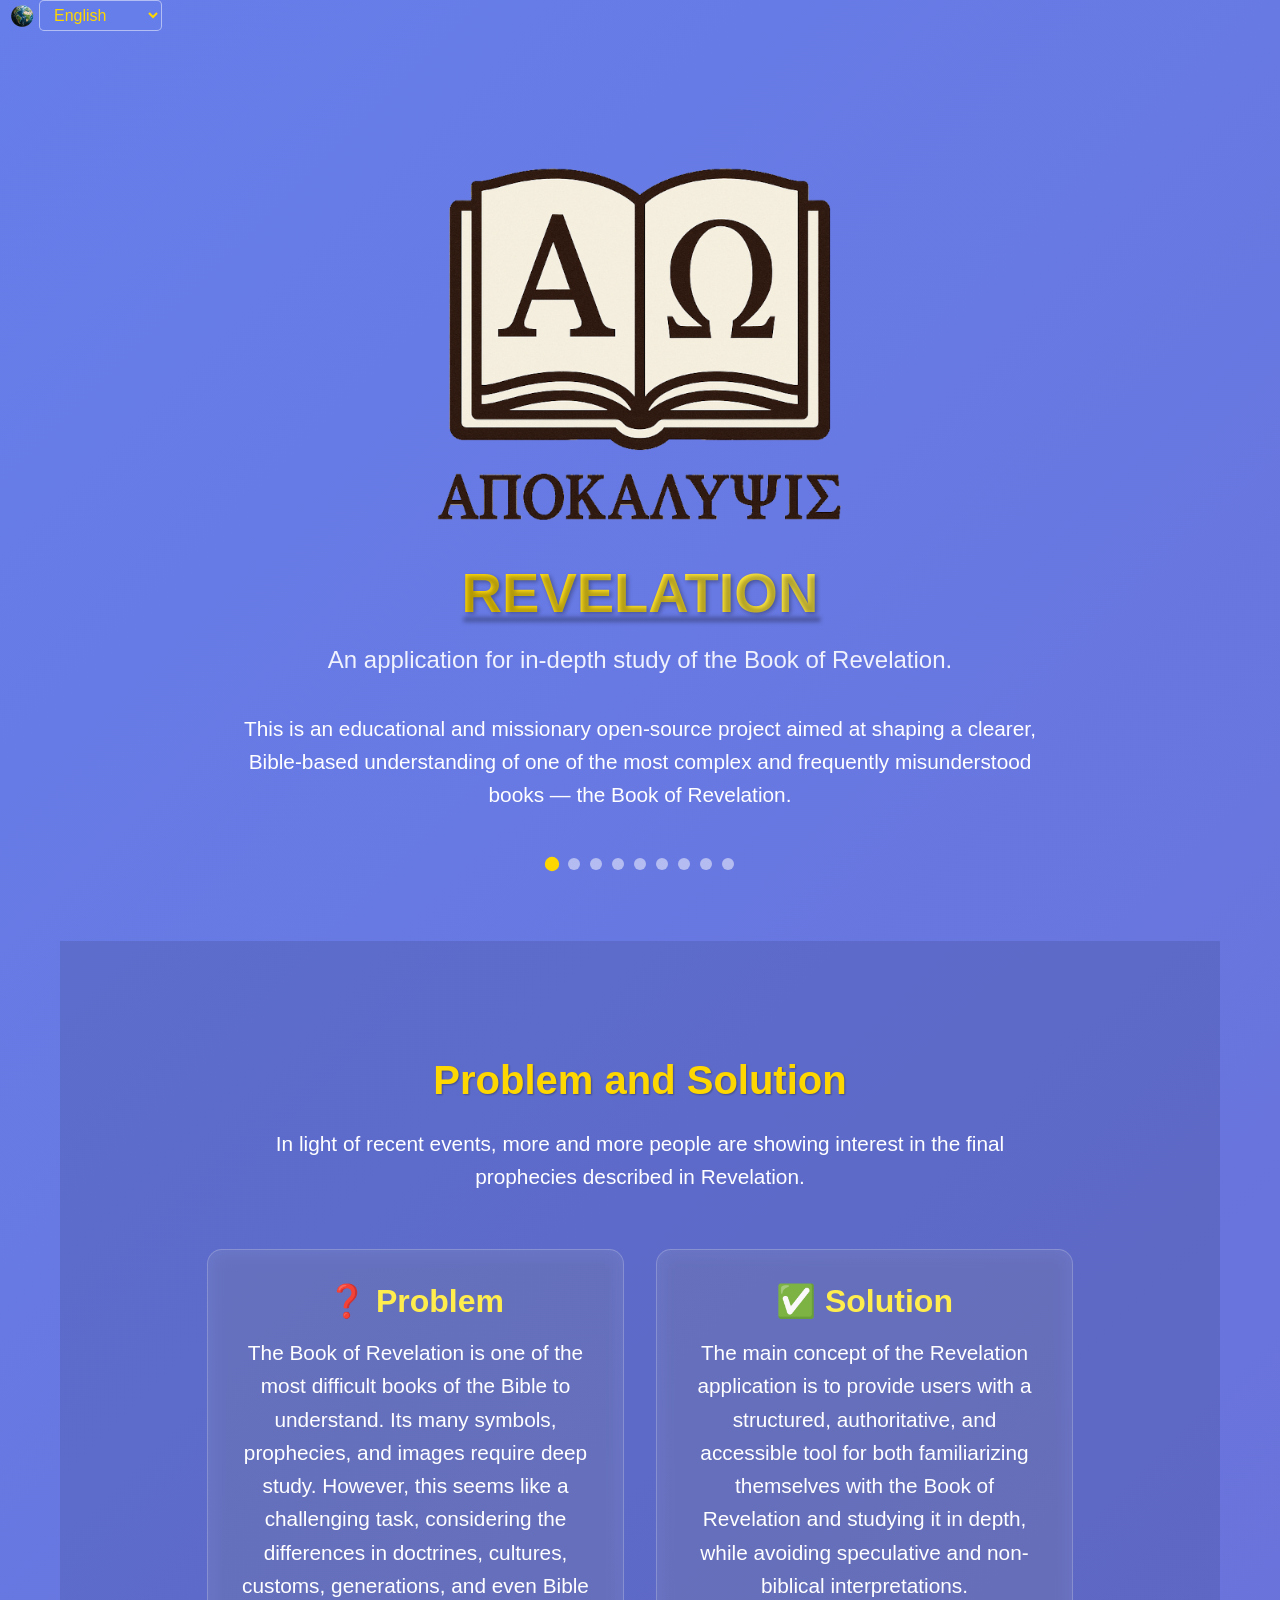
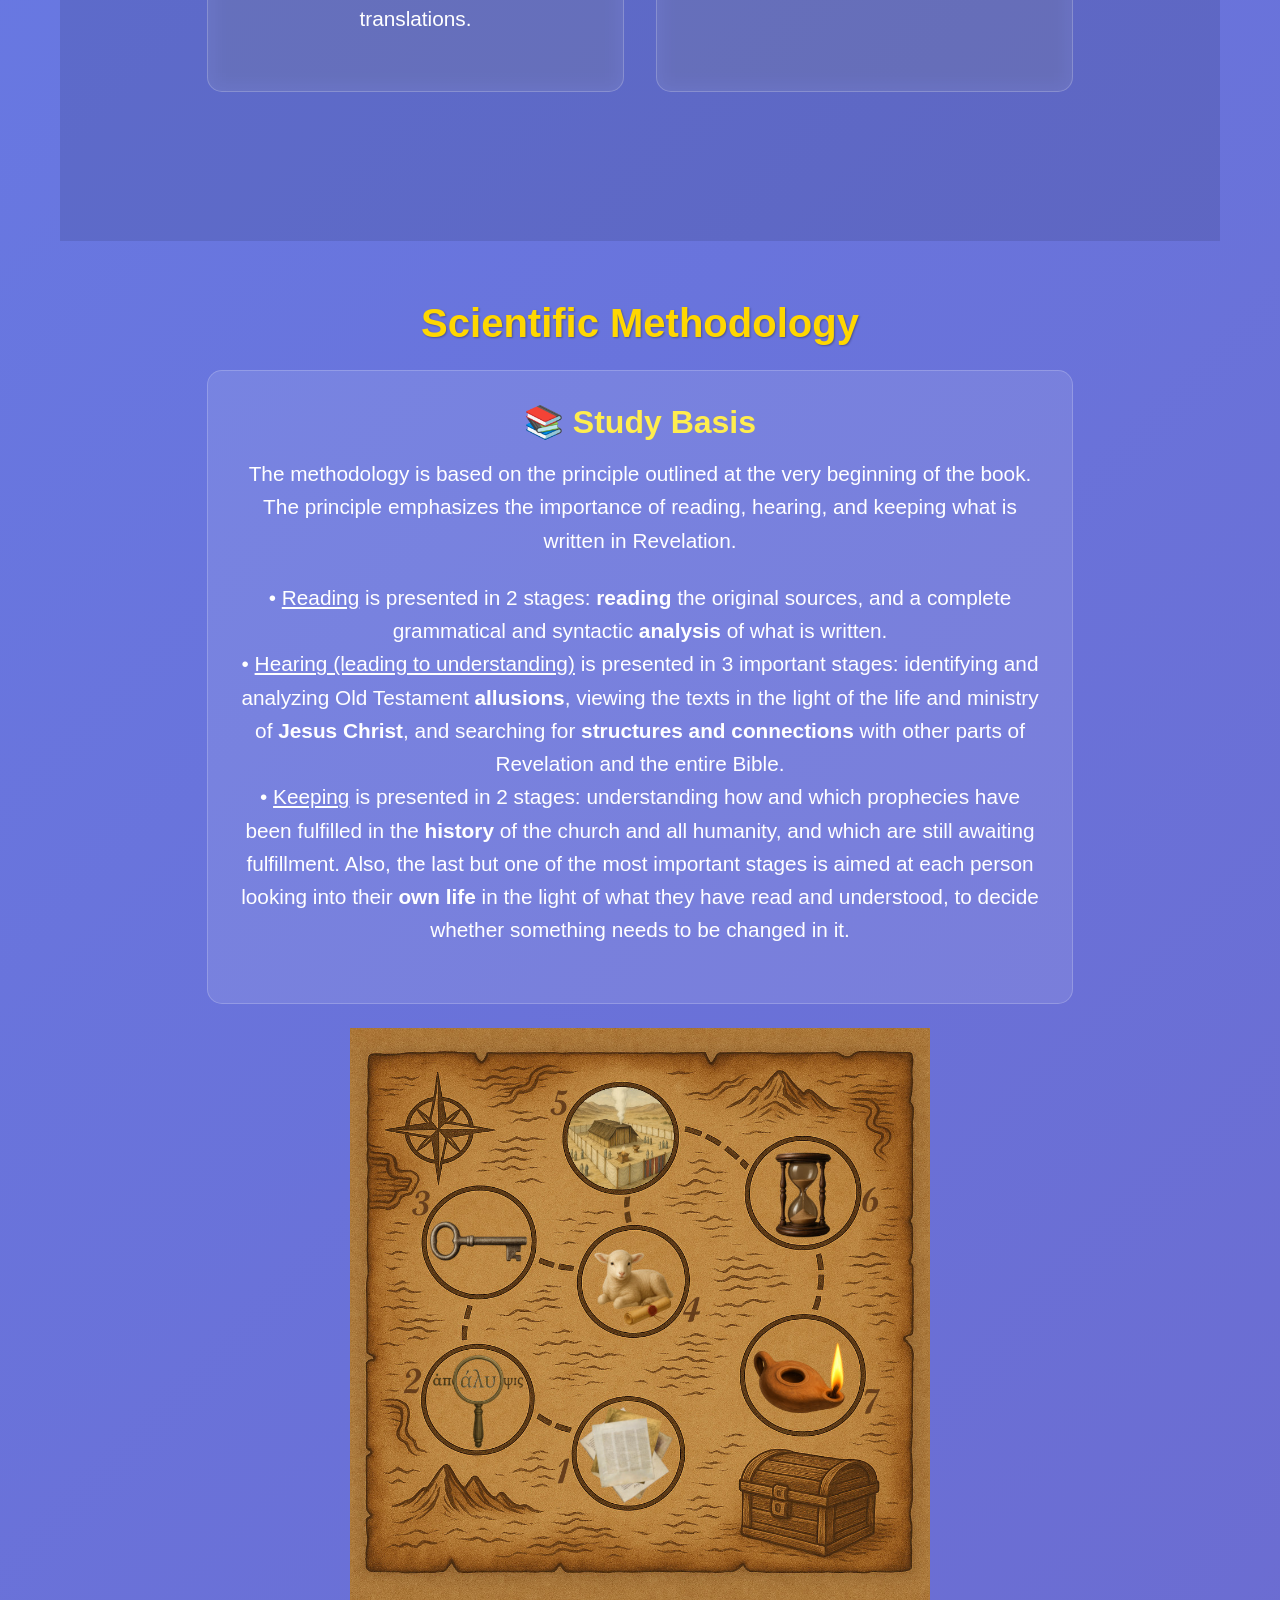
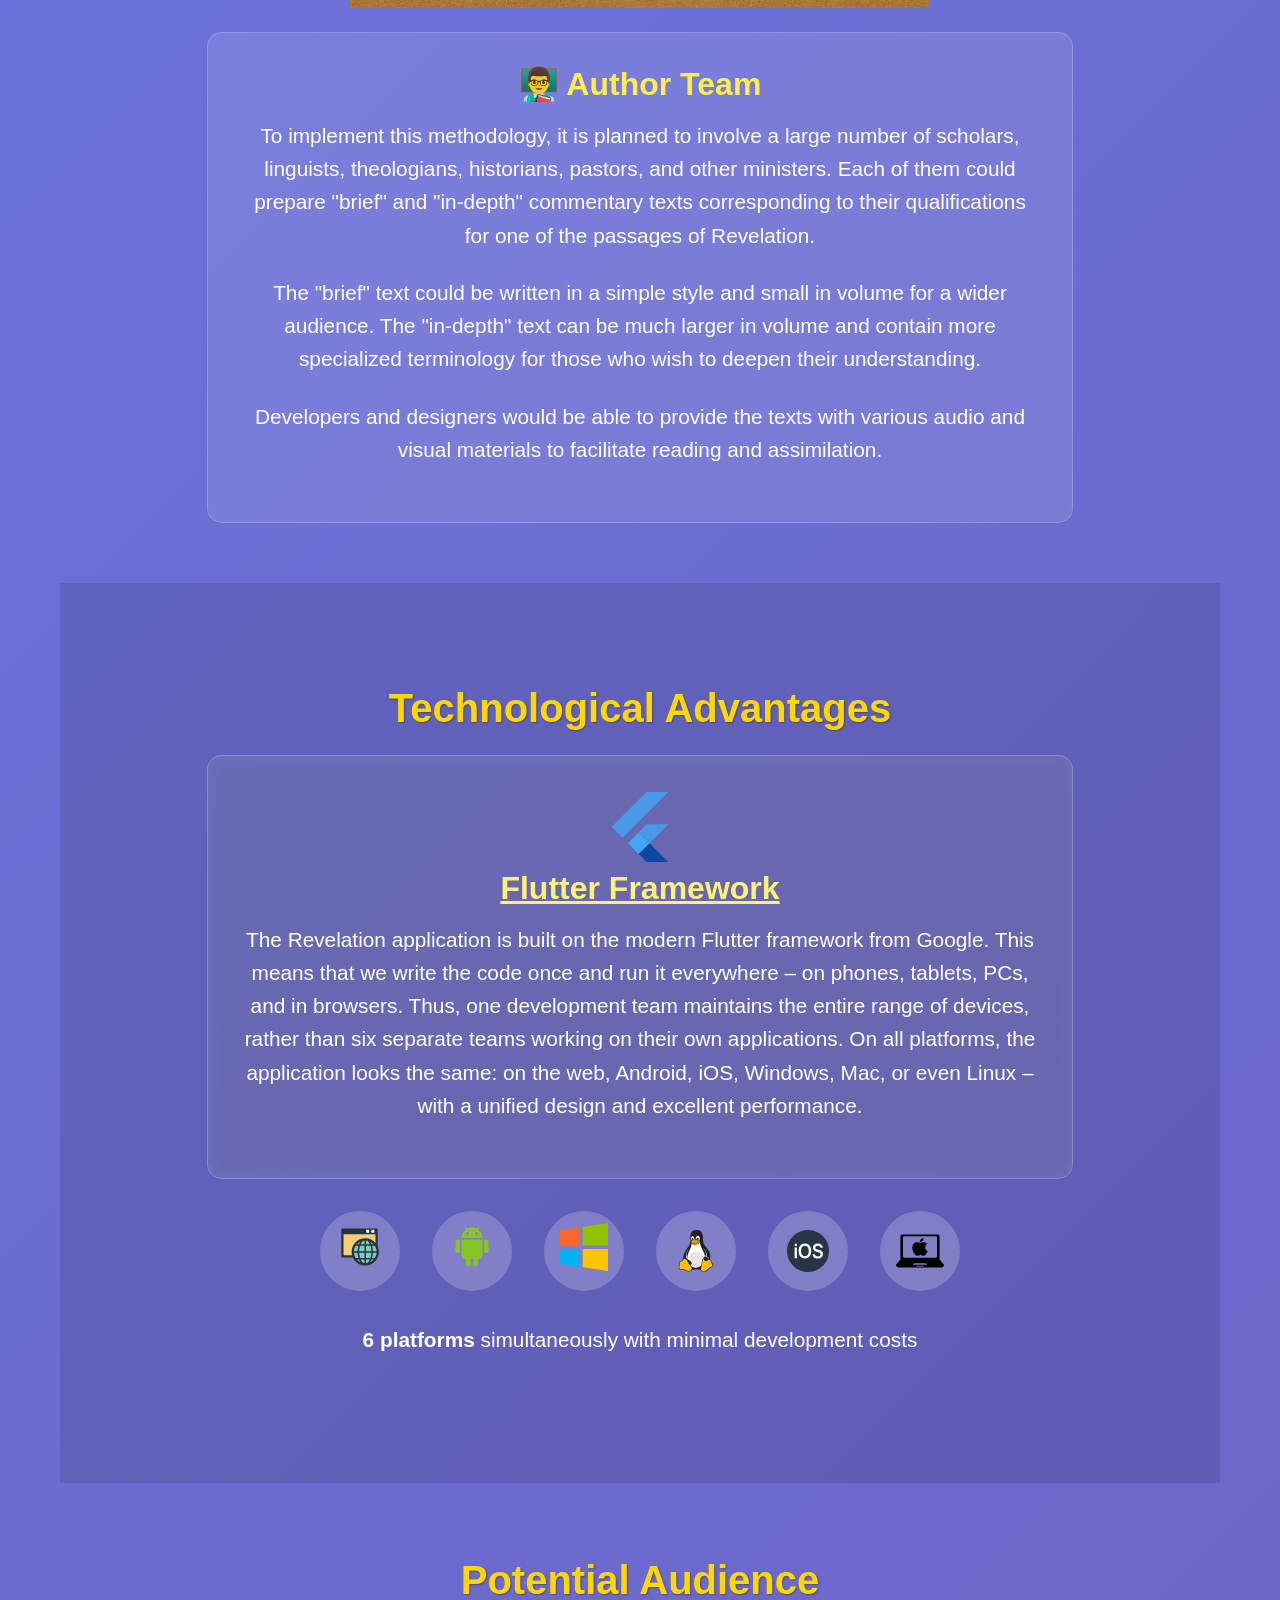
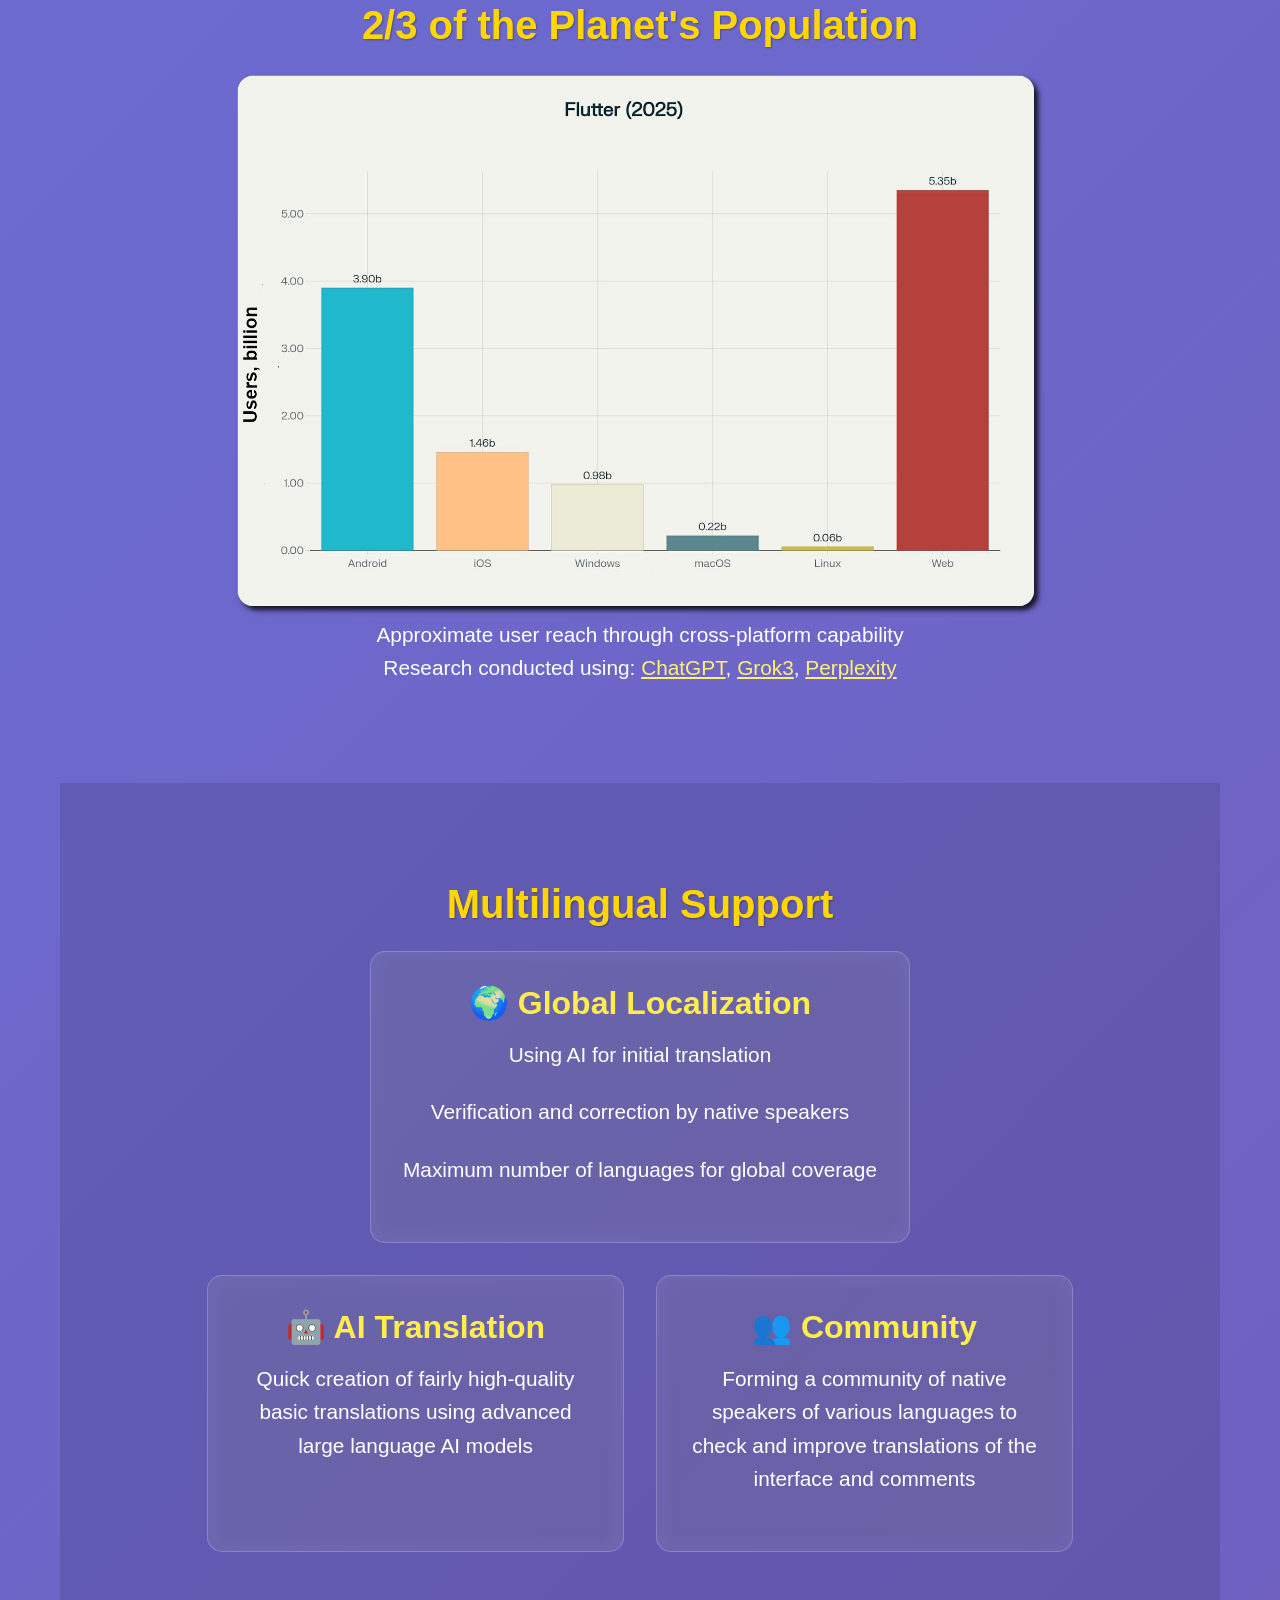
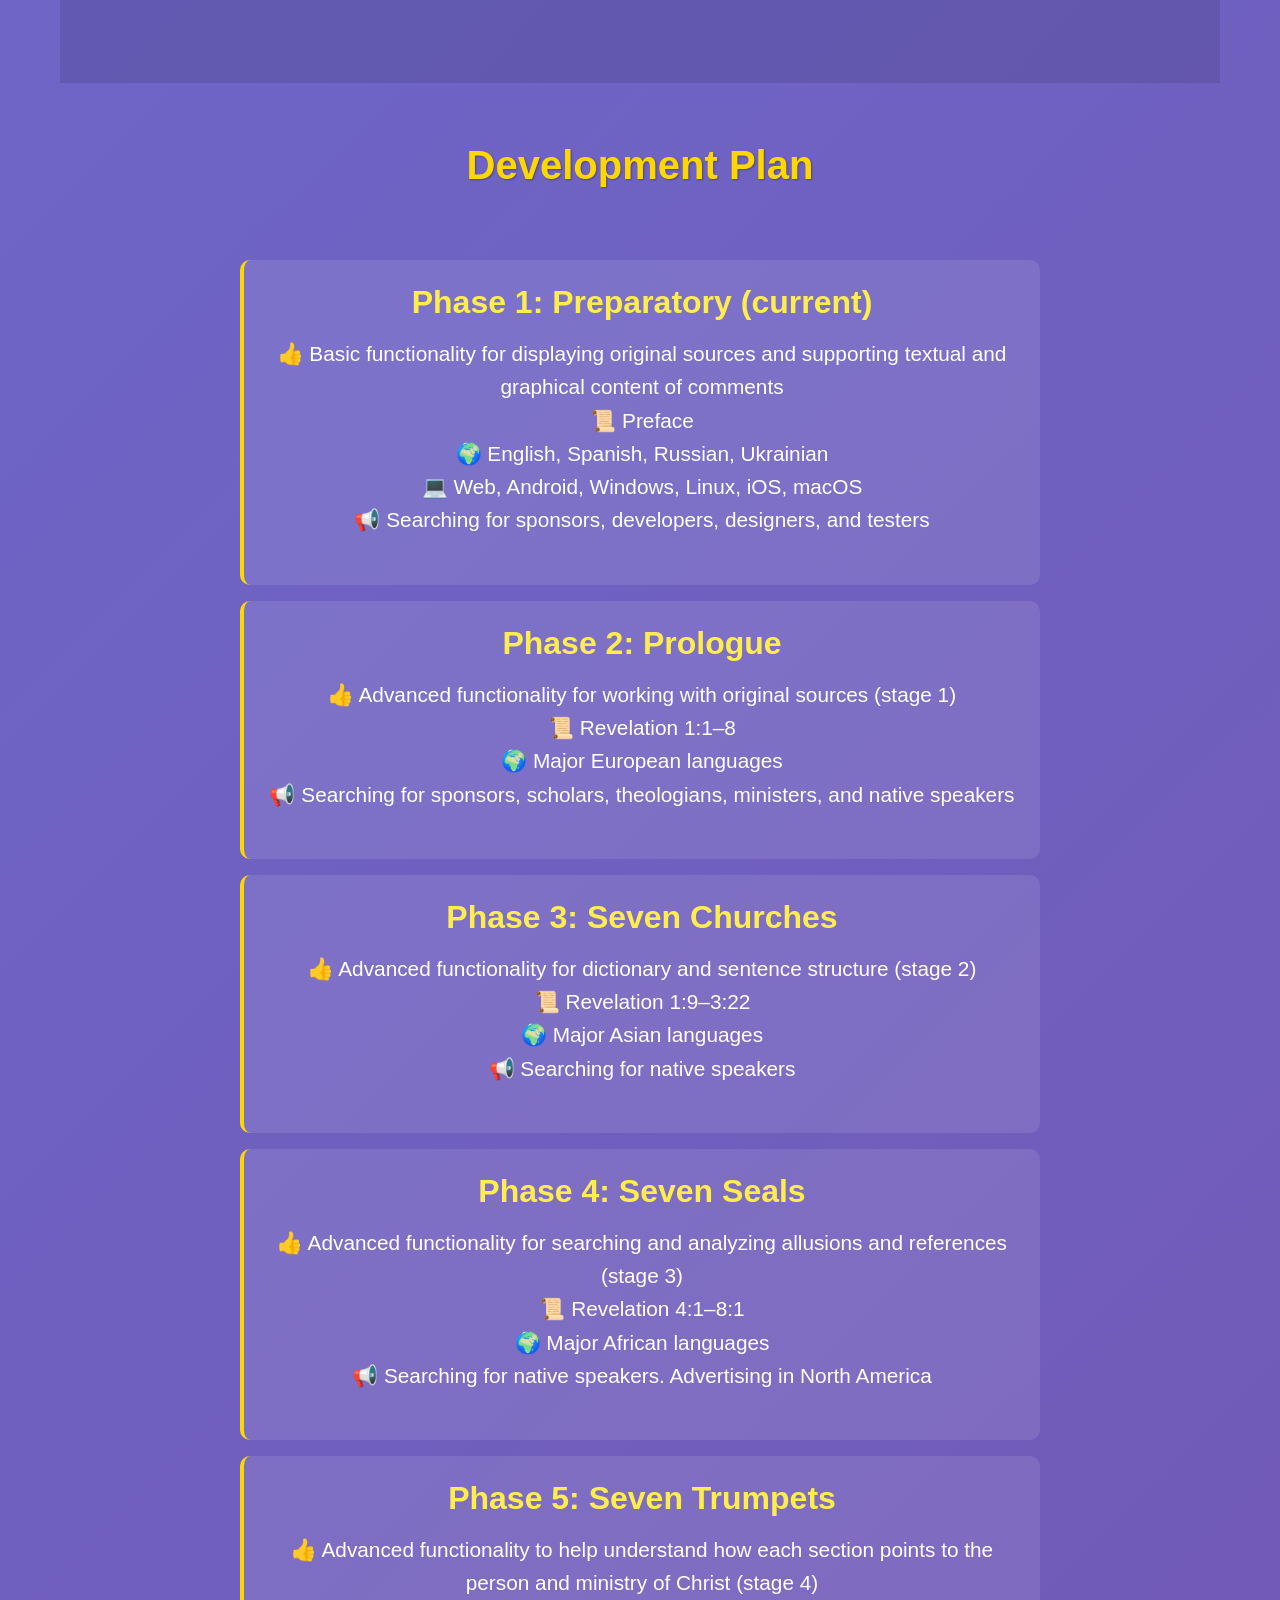
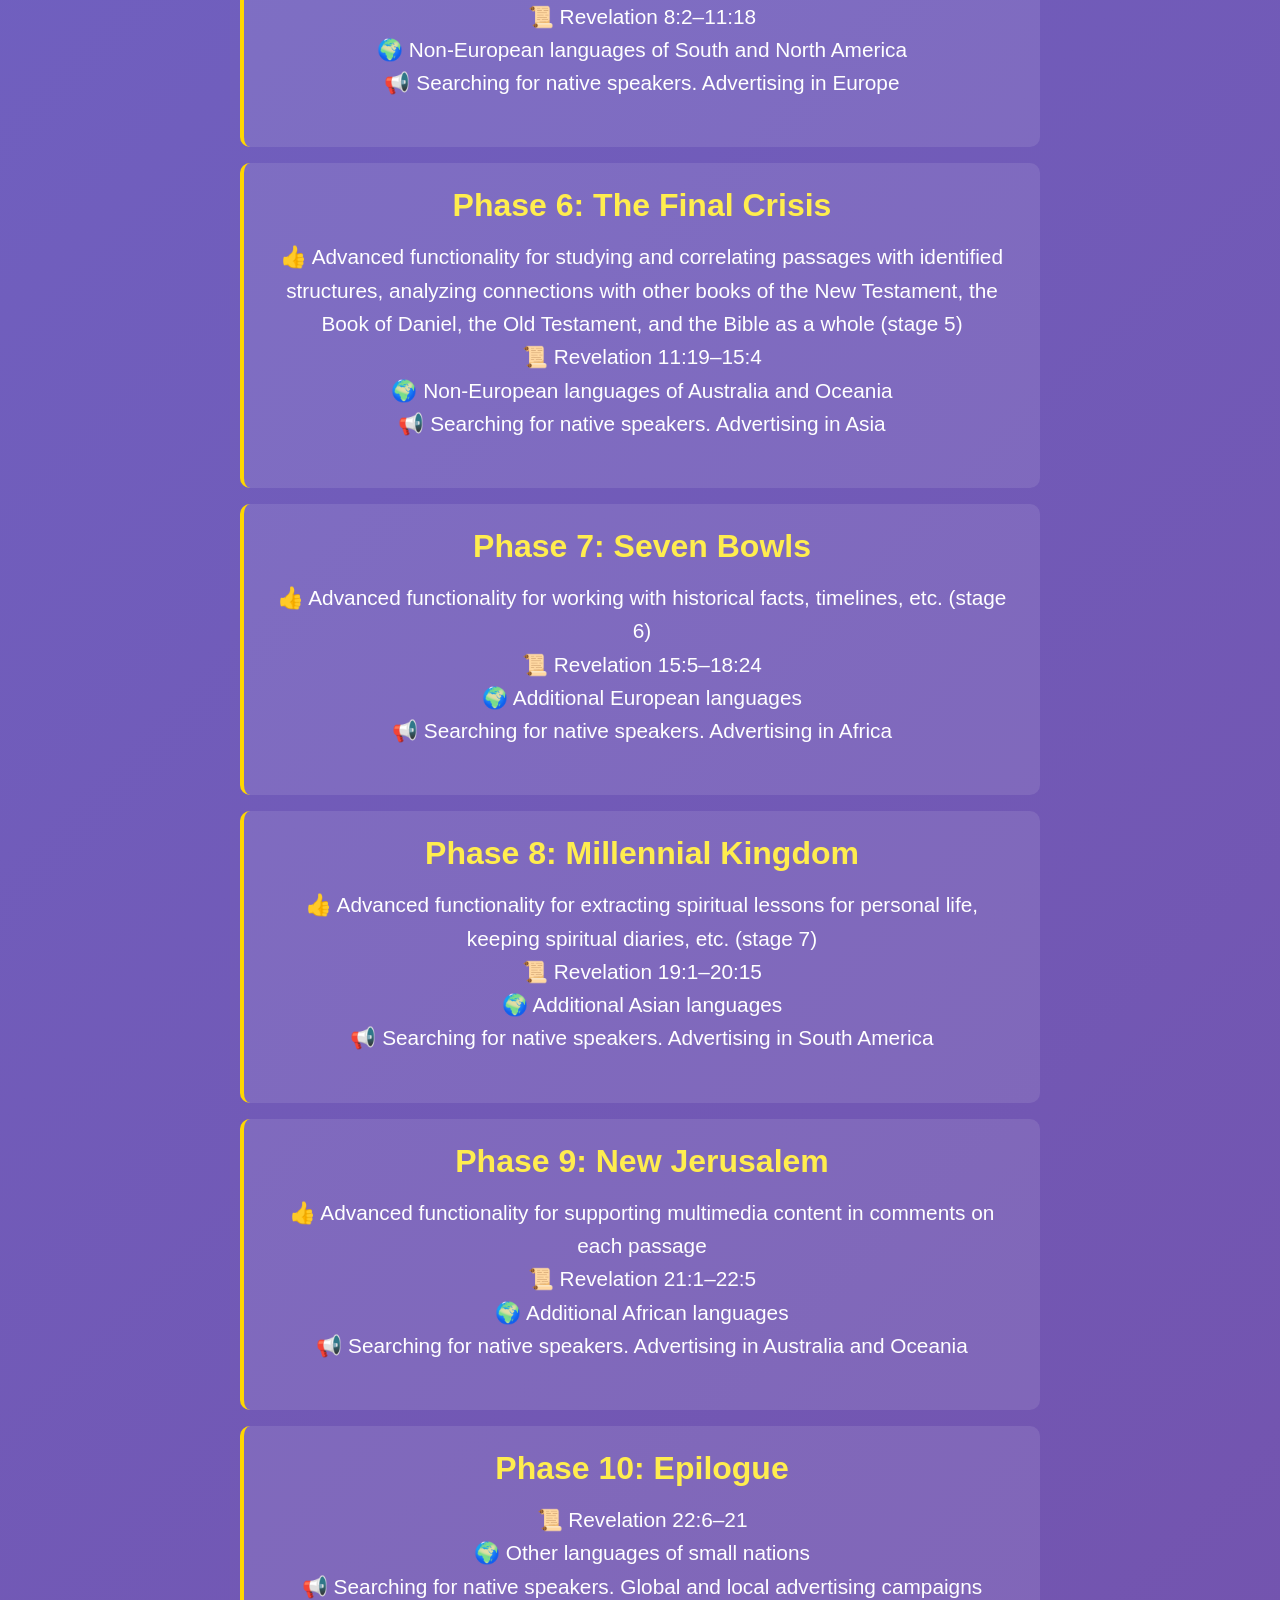
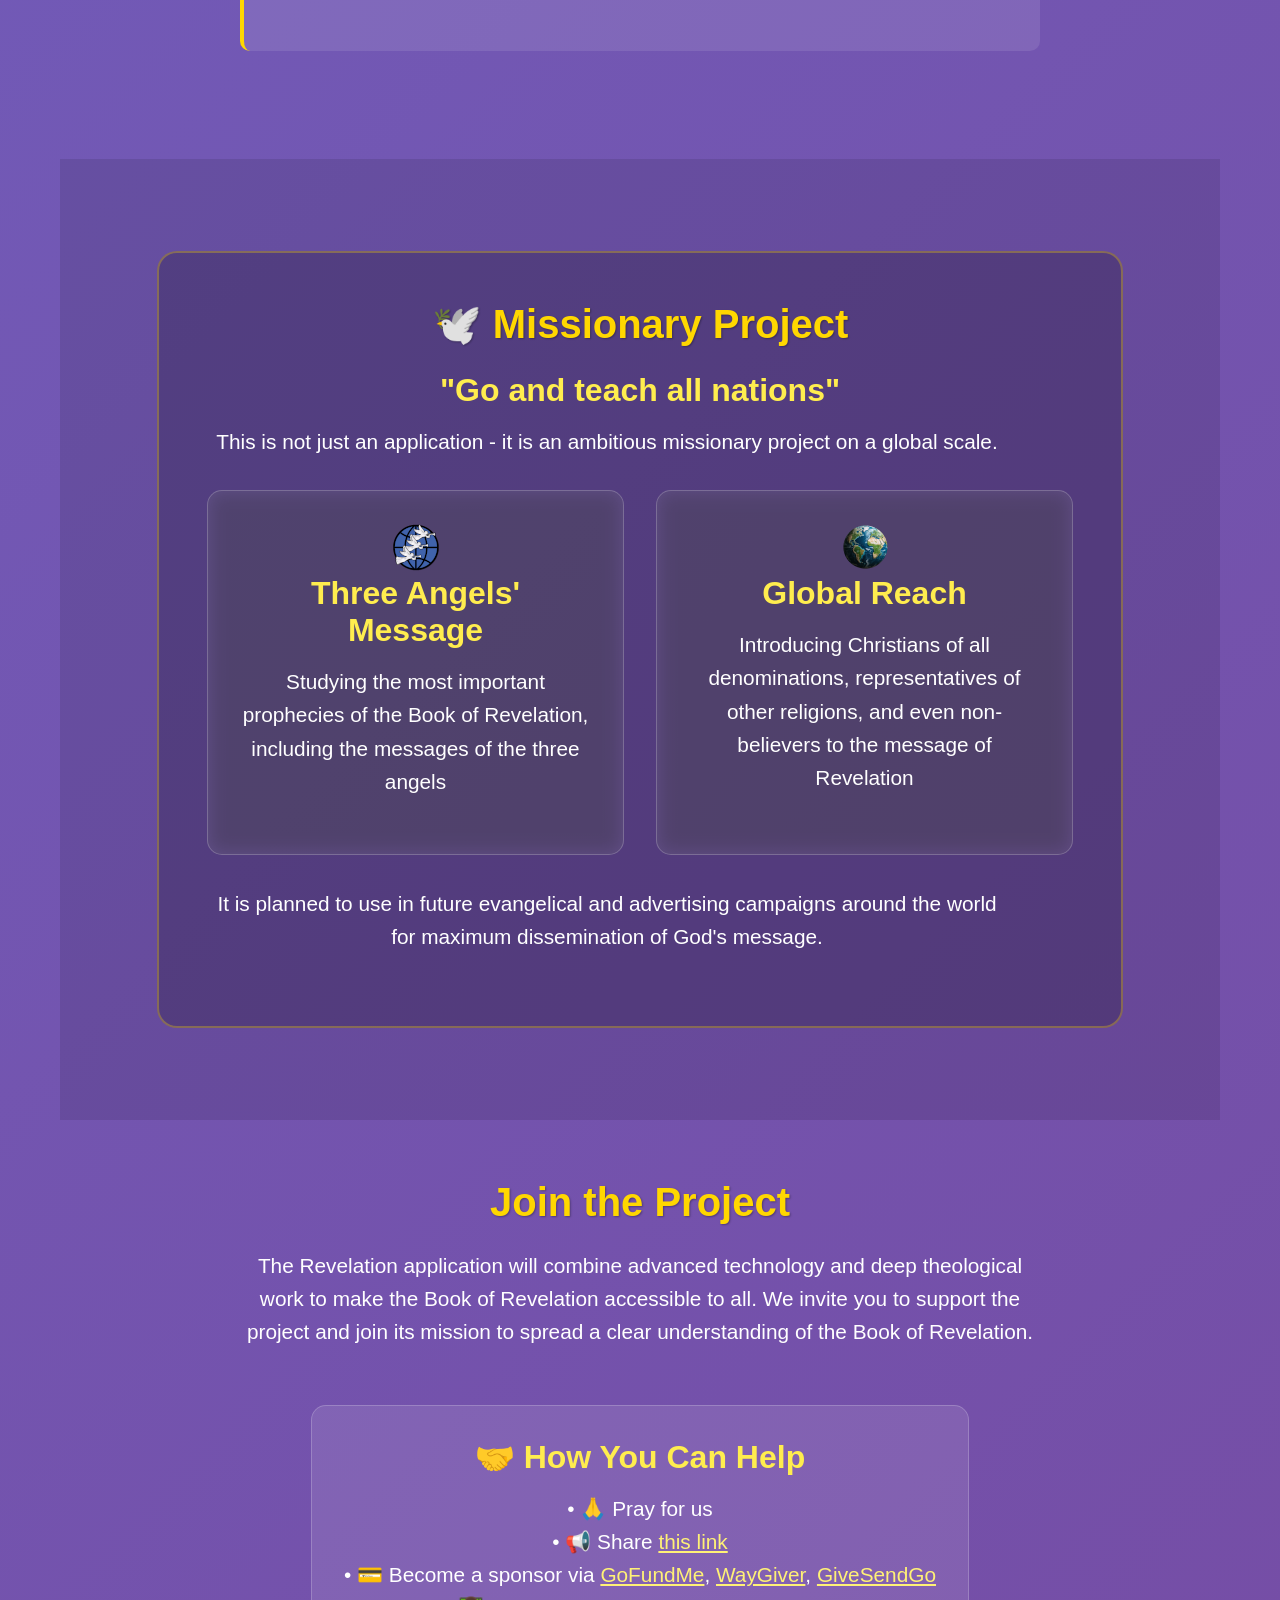
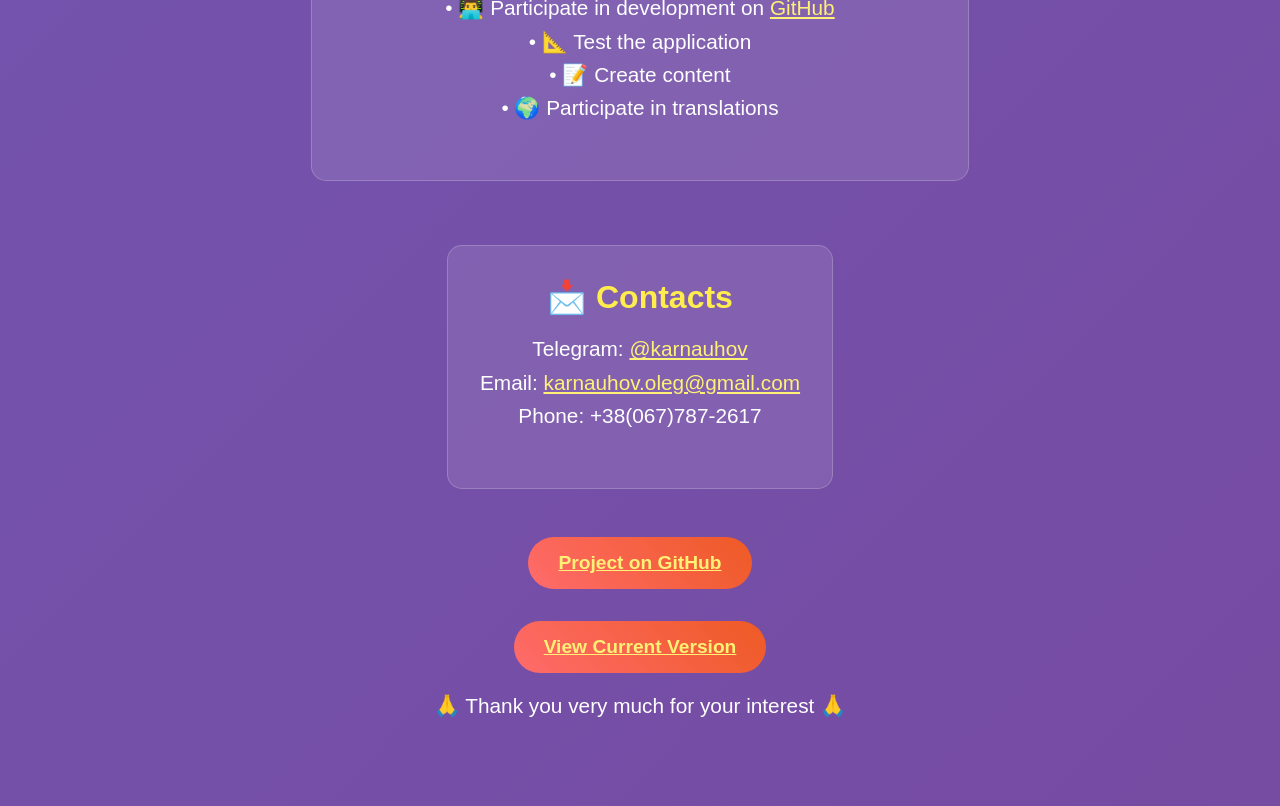
==== demo/en.html @ 7107efd0 "Merge branch 'main' of https://github.com/karnauhov/Revelation.website" ====
<!DOCTYPE html>
<html lang="en">
<head>
    <meta charset="UTF-8">
    <meta name="viewport" content="width=device-width, initial-scale=1.0">
    <title>Presentation of Revelation - an application for studying the Book of Revelation</title>
    <link rel="icon" type="image/png" href="../favicon.png"/>
    <style>
        * {
            margin: 0;
            padding: 0;
            box-sizing: border-box;
        }

        body {
            font-family: 'Segoe UI', Tahoma, Geneva, Verdana, sans-serif;
            background: linear-gradient(135deg, #667eea 0%, #764ba2 100%);
            color: white;
            overflow-x: hidden;
        }

        .container {
            max-width: 1200px;
            margin: 0 auto;
            padding: 0 20px;
        }

        .slide {
            min-height: 100vh;
            display: flex;
            flex-direction: column;
            justify-content: center;
            align-items: center;
            text-align: center;
            padding: 60px 0;
            opacity: 0;
            transform: translateY(50px);
            animation: fadeInUp 1s ease-out forwards;
        }

        @keyframes fadeInUp {
            to {
                opacity: 1;
                transform: translateY(0);
            }
        }

        h1 {
            font-size: 3.5rem;
            margin-bottom: 1rem;
            text-shadow: 2px 2px 4px rgba(0,0,0,0.3);
            background: linear-gradient(45deg, #ffd700, #ffed4e);
            -webkit-background-clip: text;
            -webkit-text-fill-color: transparent;
            background-clip: text;
        }

        h2 {
            font-size: 2.5rem;
            margin-bottom: 1.5rem;
            color: #ffd700;
            text-shadow: 1px 1px 2px rgba(0,0,0,0.3);
        }

        h3 {
            font-size: 2rem;
            margin-bottom: 1rem;
            color: #ffed4e;
        }

        p {
            font-size: 1.3rem;
            line-height: 1.6;
            margin-bottom: 1.5rem;
            max-width: 800px;
        }

        .subtitle {
            font-size: 1.5rem;
            opacity: 0.9;
            margin-bottom: 2rem;
        }

        .features-grid {
            display: grid;
            grid-template-columns: repeat(auto-fit, minmax(300px, 1fr));
            gap: 2rem;
            margin: 2rem 0;
        }

        .feature-card {
            background: rgba(255,255,255,0.1);
            padding: 2rem;
            border-radius: 15px;
            backdrop-filter: blur(10px);
            border: 1px solid rgba(255,255,255,0.2);
            transition: transform 0.3s ease, box-shadow 0.3s ease;
        }

        .feature-card:hover {
            transform: translateY(-10px);
            box-shadow: 0 20px 40px rgba(0,0,0,0.2);
        }

        .platform-icons {
            display: flex;
            justify-content: center;
            gap: 2rem;
            margin: 2rem 0;
            flex-wrap: wrap;
        }

        .platform-icon {
            width: 80px;
            height: 80px;
            background: rgba(255,255,255,0.2);
            border-radius: 50%;
            display: flex;
            align-items: center;
            justify-content: center;
            font-size: 2rem;
            transition: all 0.3s ease;
        }

        .platform-icon:hover {
            background: rgba(255,255,255,0.3);
            transform: scale(1.1);
        }

        .stats-container {
            display: flex;
            justify-content: space-around;
            margin: 2rem 0;
            flex-wrap: wrap;
            gap: 2rem;
        }

        .stat-item {
            text-align: center;
        }

        .stat-number {
            font-size: 3rem;
            font-weight: bold;
            color: #ffd700;
            display: block;
        }

        .stat-label {
            font-size: 1.1rem;
            opacity: 0.9;
        }

        .timeline {
            position: relative;
            max-width: 800px;
            margin: 2rem auto;
        }

        .timeline-item {
            background: rgba(255,255,255,0.1);
            margin: 1rem 0;
            padding: 1.5rem;
            border-radius: 10px;
            border-left: 4px solid #ffd700;
        }

        .cta-button {
            background: linear-gradient(45deg, #ff6b6b, #ee5a24);
            color: white;
            padding: 15px 30px;
            border: none;
            border-radius: 50px;
            font-size: 1.2rem;
            font-weight: bold;
            cursor: pointer;
            transition: all 0.3s ease;
            text-decoration: none;
            display: inline-block;
            margin: 1rem;
        }

        .cta-button:hover {
            transform: translateY(-3px);
            box-shadow: 0 10px 20px rgba(255,107,107,0.4);
        }

        .mission-section {
            background: rgba(0,0,0,0.2);
            padding: 3rem;
            border-radius: 20px;
            margin: 2rem 0;
            border: 2px solid rgba(255,215,0,0.3);
        }

        .navigation {
            position: fixed;
            bottom: 30px;
            left: 50%;
            transform: translateX(-50%);
            display: flex;
            gap: 10px;
            z-index: 1000;
        }

        .nav-dot {
            width: 12px;
            height: 12px;
            border-radius: 50%;
            background: rgba(255,255,255,0.5);
            cursor: pointer;
            transition: all 0.3s ease;
        }

        .nav-dot.active {
            background: #ffd700;
            transform: scale(1.2);
        }

        .slide:nth-child(even) {
            background: rgba(0,0,0,0.1);
        }

        #language-select {
            background: #667eea;
            color: #ffd700;
            border: 1px solid rgba(255,255,255,0.5);
            padding: 5px 10px;
            border-radius: 5px;
            font-size: 1rem;
            cursor: pointer;
        }

        @media (max-width: 768px) {
            h1 { font-size: 2.5rem; }
            h2 { font-size: 2rem; }
            p { font-size: 1.1rem; }
            .features-grid { grid-template-columns: 1fr; }
            .platform-icons { gap: 1rem; }
            .platform-icon { width: 60px; height: 60px; font-size: 1.5rem; }
        }

        a:link {
            color: #FFF176 !important;
            text-decoration: underline;
        }
        a:visited {
            color: #FDD835 !important;
        }
        a:hover,
        a:focus {
            color: #FFEA00 !important;
            text-decoration: none;
        }
    </style>
</head>
<body>
    <div style="display: flex; align-items: center; margin-bottom: 10px; margin-left: 10px;">
        <img src="world.png" alt="Language" style="width: 24px; height: 24px; margin-right: 5px;">
        <select id="language-select"></select>
    </div>

    <div class="container">
        <!-- Slide 1: Title -->
        <div class="slide" id="title">
            <a href="../index.html" target="_blank"><img src="\assets\assets\images\UI\app_icon.png" width="80%"></a>
            <h1><a href="../index.html" target="_blank">REVELATION</a></h1>
            <p class="subtitle">An application for in-depth study of the Book of Revelation.</p>
            <p>This is an educational and missionary open‑source project aimed at shaping a clearer, Bible‑based understanding of one of the most complex and frequently misunderstood books — the Book of Revelation.</p>
        </div>

        <!-- Slide 2: Problem and Solution -->
        <div class="slide" id="solution">
            <h2>Problem and Solution</h2>
            <p>In light of recent events, more and more people are showing interest in the final prophecies described in Revelation.</p>
            <div class="features-grid">
                <div class="feature-card">
                    <h3>❓ Problem</h3>
                    <p>The Book of Revelation is one of the most difficult books of the Bible to understand. Its many symbols, prophecies, and images require deep study. However, this seems like a challenging task, considering the differences in doctrines, cultures, customs, generations, and even Bible translations.</p>
                </div>
                <div class="feature-card">
                    <h3>✅ Solution</h3>
                    <p>The main concept of the Revelation application is to provide users with a structured, authoritative, and accessible tool for both familiarizing themselves with the Book of Revelation and studying it in depth, while avoiding speculative and non-biblical interpretations.</p>
                </div>
            </div>
        </div>

        <!-- Slide 3: Methodology -->
        <div class="slide" id="methodology">
            <h2>Scientific Methodology</h2>
            <div class="feature-card">
                <h3>📚 Study Basis</h3>
                <p>The methodology is based on the principle outlined at the very beginning of the book. The principle emphasizes the importance of reading, hearing, and keeping what is written in Revelation.</p>
                <p>• <u>Reading</u> is presented in 2 stages: <b>reading</b> the original sources, and a complete grammatical and syntactic <b>analysis</b> of what is written.<br>
                • <u>Hearing (leading to understanding)</u> is presented in 3 important stages: identifying and analyzing Old Testament <b>allusions</b>, viewing the texts in the light of the life and ministry of <b>Jesus Christ</b>, and searching for <b>structures and connections</b> with other parts of Revelation and the entire Bible.<br> 
                • <u>Keeping</u> is presented in 2 stages: understanding how and which prophecies have been fulfilled in the <b>history</b> of the church and all humanity, and which are still awaiting fulfillment. Also, the last but one of the most important stages is aimed at each person looking into their <b>own life</b> in the light of what they have read and understood, to decide whether something needs to be changed in it.</p>
            </div>
            <p></p>
            <img src="../assets/assets/images/Topics/preface3.jpg" width="50%">
            <p></p>
            <div class="feature-card">
                <h3>👨‍🏫 Author Team</h3>
                <p>To implement this methodology, it is planned to involve a large number of scholars, linguists, theologians, historians, pastors, and other ministers. Each of them could prepare "brief" and "in-depth" commentary texts corresponding to their qualifications for one of the passages of Revelation.</p>
                <p>The "brief" text could be written in a simple style and small in volume for a wider audience. The "in-depth" text can be much larger in volume and contain more specialized terminology for those who wish to deepen their understanding.</p>
                <p>Developers and designers would be able to provide the texts with various audio and visual materials to facilitate reading and assimilation.</p>
            </div>
        </div>

        <!-- Slide 4: Technological Advantages -->
        <div class="slide" id="tech">
            <h2>Technological Advantages</h2>
            <div class="feature-card">
                <a href="https://flutter.dev/" target="_blank"><img src="../assets/assets/images/UI/lib_flutter.svg" width="64"></a>
                <h3><a href="https://flutter.dev/" target="_blank">Flutter Framework</a></h3>
                <p>The Revelation application is built on the modern Flutter framework from Google. This means that we write the code once and run it everywhere – on phones, tablets, PCs, and in browsers. Thus, one development team maintains the entire range of devices, rather than six separate teams working on their own applications. On all platforms, the application looks the same: on the web, Android, iOS, Windows, Mac, or even Linux – with a unified design and excellent performance.</p>
            </div>
            <div class="platform-icons">
                <div class="platform-icon" title="Web"><a href="https://www.revelation.website" target="_blank"><img src="web.svg" width="48"></a></div>
                <div class="platform-icon" title="Android"><a href="https://play.google.com/store/apps/details?id=ai11.link.revelation" target="_blank"><img src="android.svg" width="48"></a></div>
                <div class="platform-icon" title="Windows"><a href="https://apps.microsoft.com/detail/9nxhrr2p4087" target="_blank"><img src="windows.svg" width="48"></a></div>
                <div class="platform-icon" title="Linux (coming soon)"><img src="linux.svg" width="48"></div>
                <div class="platform-icon" title="iOS (coming soon)"><img src="ios.svg" width="48"></div>
                <div class="platform-icon" title="macOS (coming soon)"><img src="macos.svg" width="48"></div>
            </div>
            <p><strong>6 platforms</strong> simultaneously with minimal development costs</p>
        </div>

        <!-- Slide 5: Audience Reach -->
        <div class="slide" id="potential">
            <h2>Potential Audience <br> 2/3 of the Planet's Population</h2>
            <img src="users_per_platform.png" width="70%">
            <p>Approximate user reach through cross-platform capability<br>
            Research conducted using: <a href="https://chatgpt.com/share/68527de2-58cc-8008-949b-e810119f42a1" target="_blank">ChatGPT</a>, <a href="https://grok.com/share/bGVnYWN5_c5546ed0-083a-4386-bfe2-9c33a5bf622a" target="_blank">Grok3</a>, <a href="https://www.perplexity.ai/search/nuzhno-provesti-issledovanie-o-wylcsw9wQzaXwrIJdNGIdg?0=d" target="_blank">Perplexity</a></p>
        </div>

        <!-- Slide 6: Localization -->
        <div class="slide" id="localization">
            <h2>Multilingual Support</h2>
            <div class="feature-card">
                <h3>🌍 Global Localization</h3>
                <p>Using AI for initial translation</p>
                <p>Verification and correction by native speakers</p>
                <p>Maximum number of languages for global coverage</p>
            </div>
            <div class="features-grid">
                <div class="feature-card">
                    <h3>🤖 AI Translation</h3>
                    <p>Quick creation of fairly high-quality basic translations using advanced large language AI models</p>
                </div>
                <div class="feature-card">
                    <h3>👥 Community</h3>
                    <p>Forming a community of native speakers of various languages to check and improve translations of the interface and comments</p>
                </div>
            </div>
        </div>

        <!-- Slide 7: Roadmap -->
        <div class="slide" id="roadmap">
            <h2>Development Plan</h2>
            <div class="timeline">
                <div class="timeline-item">
                    <h3>Phase 1: Preparatory (current)</h3>
                    <p>👍 Basic functionality for displaying original sources and supporting textual and graphical content of comments<br>
                    📜 Preface<br>
                    🌍 English, Spanish, Russian, Ukrainian<br>
                    💻 Web, Android, Windows, Linux, iOS, macOS<br>
                    📢 Searching for sponsors, developers, designers, and testers<br></p>
                </div>
                <div class="timeline-item">
                    <h3>Phase 2: Prologue</h3>
                    <p>👍 Advanced functionality for working with original sources (stage 1)<br>
                    📜 Revelation 1:1–8<br>
                    🌍 Major European languages<br>
                    📢 Searching for sponsors, scholars, theologians, ministers, and native speakers<br></p>
                </div>
                <div class="timeline-item">
                    <h3>Phase 3: Seven Churches</h3>
                    <p>👍 Advanced functionality for dictionary and sentence structure (stage 2)<br>
                    📜 Revelation 1:9–3:22<br>
                    🌍 Major Asian languages<br>
                    📢 Searching for native speakers<br></p>
                </div>
                <div class="timeline-item">
                    <h3>Phase 4: Seven Seals</h3>
                    <p>👍 Advanced functionality for searching and analyzing allusions and references (stage 3)<br>
                    📜 Revelation 4:1–8:1<br>
                    🌍 Major African languages<br>
                    📢 Searching for native speakers. Advertising in North America<br></p>
                </div>
                <div class="timeline-item">
                    <h3>Phase 5: Seven Trumpets</h3>
                    <p>👍 Advanced functionality to help understand how each section points to the person and ministry of Christ (stage 4)<br>
                    📜 Revelation 8:2–11:18<br>
                    🌍 Non-European languages of South and North America<br>
                    📢 Searching for native speakers. Advertising in Europe<br></p>
                </div>
                <div class="timeline-item">
                    <h3>Phase 6: The Final Crisis</h3>
                    <p>👍 Advanced functionality for studying and correlating passages with identified structures, analyzing connections with other books of the New Testament, the Book of Daniel, the Old Testament, and the Bible as a whole (stage 5)<br>
                    📜 Revelation 11:19–15:4<br>
                    🌍 Non-European languages of Australia and Oceania<br>
                    📢 Searching for native speakers. Advertising in Asia<br></p>
                </div>
                <div class="timeline-item">
                    <h3>Phase 7: Seven Bowls</h3>
                    <p>👍 Advanced functionality for working with historical facts, timelines, etc. (stage 6)<br>
                    📜 Revelation 15:5–18:24<br>
                    🌍 Additional European languages<br>
                    📢 Searching for native speakers. Advertising in Africa<br></p>
                </div>
                <div class="timeline-item">
                    <h3>Phase 8: Millennial Kingdom</h3>
                    <p>👍 Advanced functionality for extracting spiritual lessons for personal life, keeping spiritual diaries, etc. (stage 7)<br>
                    📜 Revelation 19:1–20:15<br>
                    🌍 Additional Asian languages<br>
                    📢 Searching for native speakers. Advertising in South America<br></p>
                </div>
                <div class="timeline-item">
                    <h3>Phase 9: New Jerusalem</h3>
                    <p>👍 Advanced functionality for supporting multimedia content in comments on each passage<br>
                    📜 Revelation 21:1–22:5<br>
                    🌍 Additional African languages<br>
                    📢 Searching for native speakers. Advertising in Australia and Oceania<br></p>
                </div>
                <div class="timeline-item">
                    <h3>Phase 10: Epilogue</h3>
                    <p>📜 Revelation 22:6–21<br>
                    🌍 Other languages of small nations<br>
                    📢 Searching for native speakers. Global and local advertising campaigns<br></p>
                </div>
            </div>
        </div>

        <!-- Slide 8: Missionary Aspect -->
        <div class="slide" id="mission">
            <div class="mission-section">
                <h2>🕊️ Missionary Project</h2>
                <h3>"Go and teach all nations"</h3>
                <p>This is not just an application - it is an ambitious missionary project on a global scale.</p>
                
                <div class="features-grid">
                    <div class="feature-card">
                        <img src="3angels.png" width="48" height="48">
                        <h3>Three Angels' Message</h3>
                        <p>Studying the most important prophecies of the Book of Revelation, including the messages of the three angels</p>
                    </div>
                    <div class="feature-card">
                        <img src="world.png" width="48" height="48">
                        <h3>Global Reach</h3>
                        <p>Introducing Christians of all denominations, representatives of other religions, and even non-believers to the message of Revelation</p>
                    </div>
                </div>
                
                <p>It is planned to use in future evangelical and advertising campaigns around the world for maximum dissemination of God's message.</p>
            </div>
        </div>

        <!-- Slide 9: Call to Action -->
        <div class="slide" id="join">
            <h2>Join the Project</h2>
            <p>The Revelation application will combine advanced technology and deep theological work to make the Book of Revelation accessible to all. We invite you to support the project and join its mission to spread a clear understanding of the Book of Revelation.</p>
            
            <div class="features-grid">
                <div class="feature-card">
                    <h3>🤝 How You Can Help</h3>
                    <p>• 🙏 Pray for us<br>
                    • 📢 Share <a href="https://www.revelation.website/demo/en.html" target="_blank">this link</a><br>
                    • 💳 Become a sponsor via <a href="https://gofund.me/bfe9f863" target="_blank">GoFundMe</a>, <a href="https://waygiver.com/campaigns/3333" target="_blank">WayGiver</a>, <a href="https://www.givesendgo.com/revelation-website" target="_blank">GiveSendGo</a><br>
                    • 👨‍💻 Participate in development on <a href="https://github.com/karnauhov/Revelation" target="_blank">GitHub</a><br>
                    • 📐 Test the application<br>
                    • 📝 Create content<br>
                    • 🌍 Participate in translations<br></p>
                </div>
            </div>
            
            <div class="features-grid">
                <div class="feature-card">
                    <h3>📩 Contacts</h3>
                    <p>Telegram: <a href="https://t.me/karnauhov" target="_blank">@karnauhov</a><br>
                    Email: <a href="mailto:karnauhov.oleg@gmail.com" target="_blank">karnauhov.oleg@gmail.com</a><br>
                    Phone: +38(067)787-2617</p>
                </div>
            </div>

            <a href="https://github.com/karnauhov/Revelation" target="_blank" class="cta-button">Project on GitHub</a>
            <a href="../index.html" target="_blank" class="cta-button">View Current Version</a>
            <p>🙏 Thank you very much for your interest 🙏</p>
        </div>
    </div>

    <div class="navigation">
        <div class="nav-dot active" onclick="scrollToSlide(0)"></div>
        <div class="nav-dot" onclick="scrollToSlide(1)"></div>
        <div class="nav-dot" onclick="scrollToSlide(2)"></div>
        <div class="nav-dot" onclick="scrollToSlide(3)"></div>
        <div class="nav-dot" onclick="scrollToSlide(4)"></div>
        <div class="nav-dot" onclick="scrollToSlide(5)"></div>
        <div class="nav-dot" onclick="scrollToSlide(6)"></div>
        <div class="nav-dot" onclick="scrollToSlide(7)"></div>
        <div class="nav-dot" onclick="scrollToSlide(8)"></div>
    </div>

    <script>
        async function loadLanguages() {
            try {
                const response = await fetch('languages.json');
                const languages = await response.json();
                const select = document.getElementById('language-select');
                languages.forEach(lang => {
                    const option = document.createElement('option');
                    option.value = lang.code;
                    option.textContent = lang.name;
                    select.appendChild(option);
                });
                const currentLang = document.documentElement.lang;
                select.value = currentLang;
            } catch (error) {
                console.error('Error loading languages:', error);
            }
        }
        loadLanguages();

        const slides = document.querySelectorAll('.slide');
        const navDots = document.querySelectorAll('.nav-dot');
        let currentSlide = 0;

        function scrollToSlide(index) {
            slides[index].scrollIntoView({
                behavior: 'smooth',
                block: 'start'
            });
            
            navDots.forEach((dot, i) => {
                dot.classList.toggle('active', i === index);
            });
            
            currentSlide = index;
        }

        // Keyboard navigation
        document.addEventListener('keydown', (e) => {
            if (e.key === 'ArrowDown' || e.key === 'ArrowRight') {
                if (currentSlide < slides.length - 1) {
                    scrollToSlide(currentSlide + 1);
                }
            } else if (e.key === 'ArrowUp' || e.key === 'ArrowLeft') {
                if (currentSlide > 0) {
                    scrollToSlide(currentSlide - 1);
                }
            }
        });

        // Update navigation on scroll
        window.addEventListener('scroll', () => {
            const scrollPosition = window.scrollY;
            const windowHeight = window.innerHeight;
            
            slides.forEach((slide, index) => {
                const slideTop = slide.offsetTop;
                const slideBottom = slideTop + slide.offsetHeight;
                
                if (scrollPosition >= slideTop - windowHeight/2 && 
                    scrollPosition < slideBottom - windowHeight/2) {
                    navDots.forEach((dot, i) => {
                        dot.classList.toggle('active', i === index);
                    });
                    currentSlide = index;
                }
            });
        });

        // Smooth animations on scroll
        const observerOptions = {
            threshold: 0.1,
            rootMargin: '0px 0px -100px 0px'
        };

        const observer = new IntersectionObserver((entries) => {
            entries.forEach(entry => {
                if (entry.isIntersecting) {
                    entry.target.style.animationPlayState = 'running';
                }
            });
        }, observerOptions);

        slides.forEach(slide => {
            observer.observe(slide);
        });

        // Language selection function
        document.getElementById('language-select').addEventListener('change', function() {
            var lang = this.value;
            window.location.href = lang + '.html';
        });
    </script>
</body>
</html>
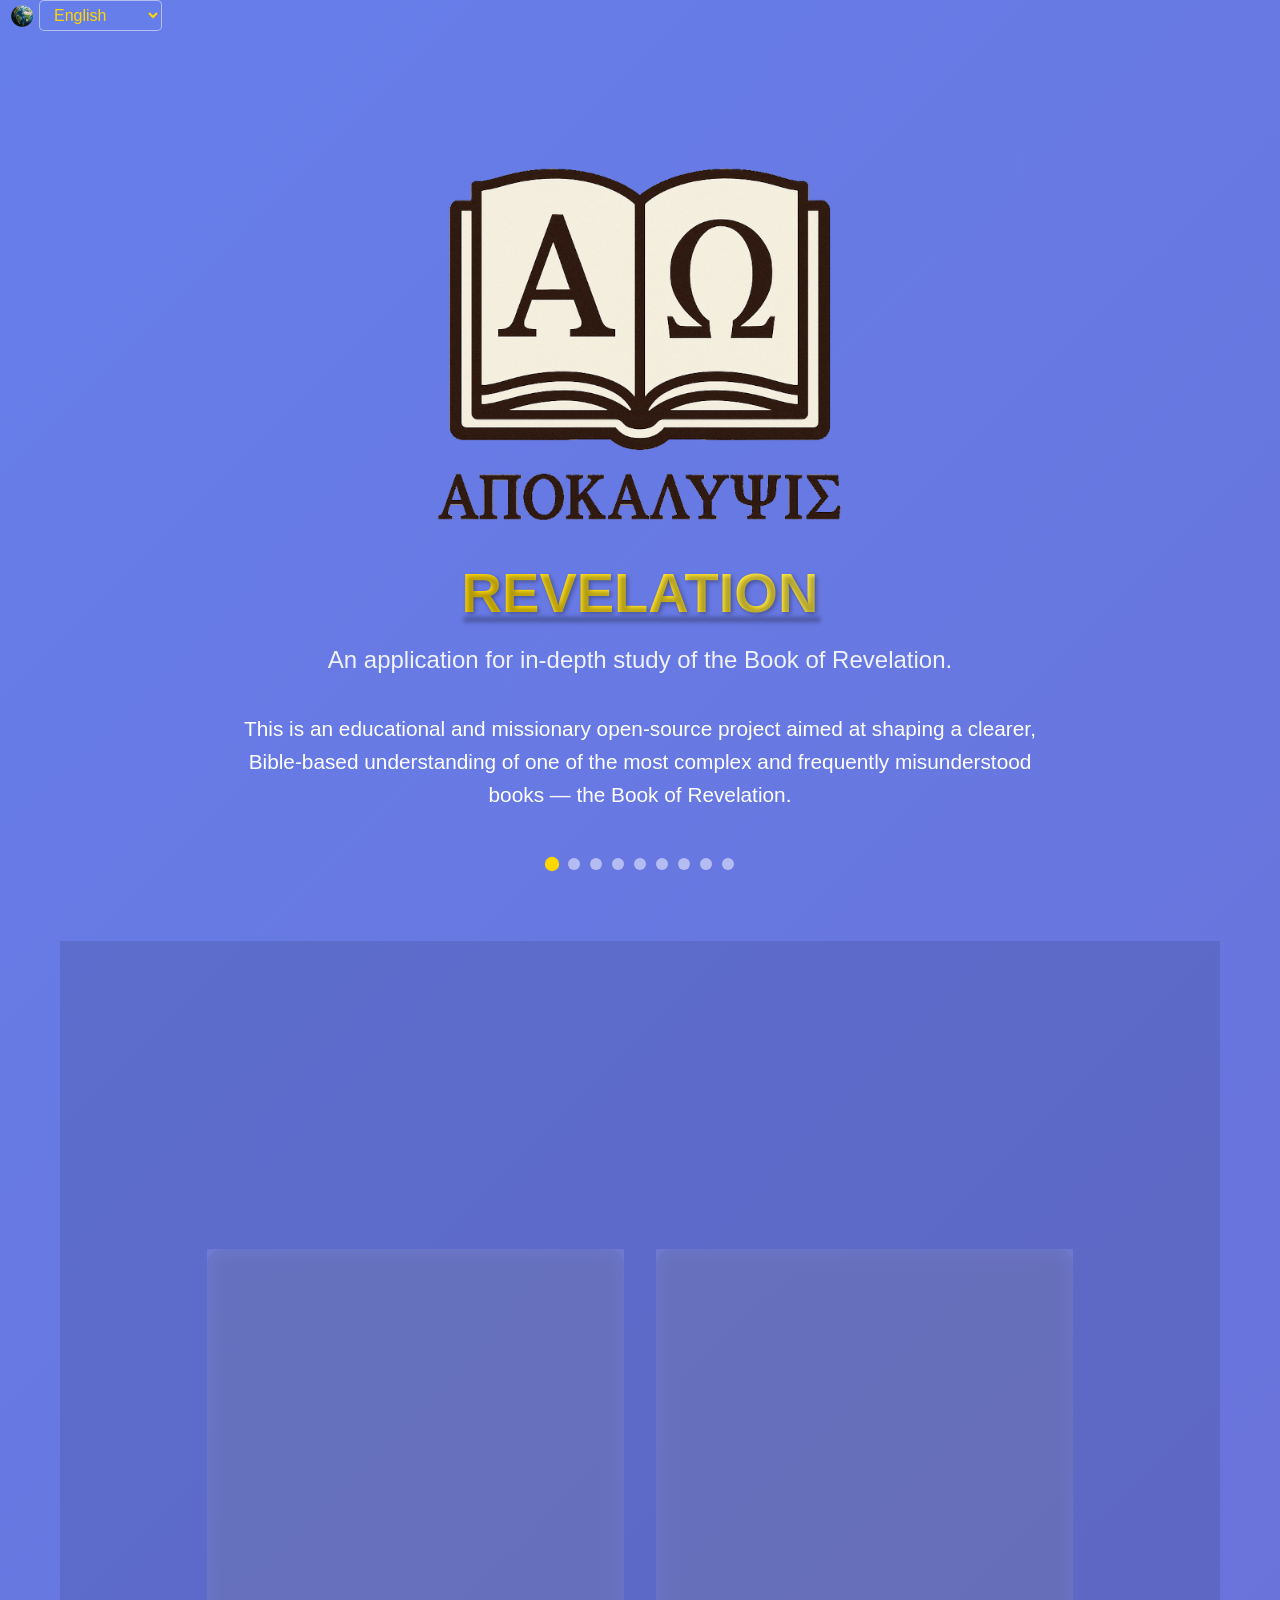
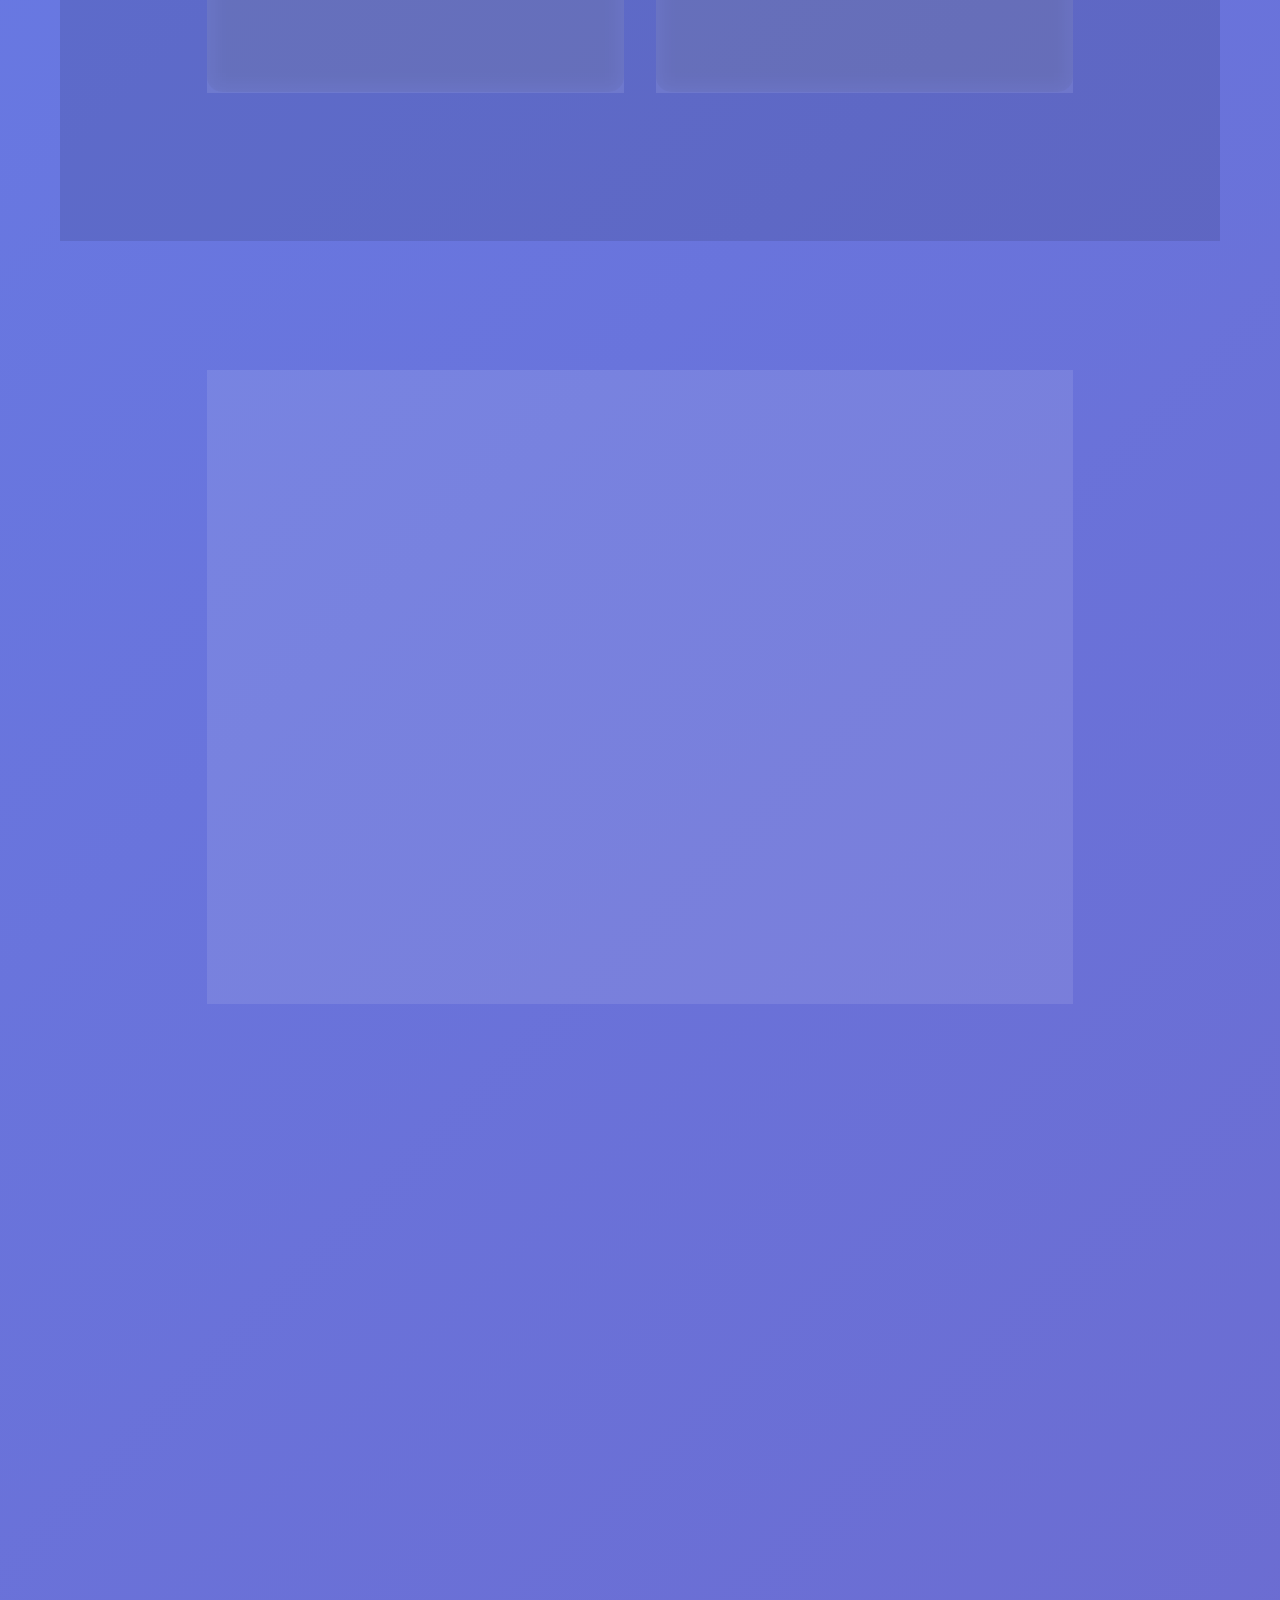
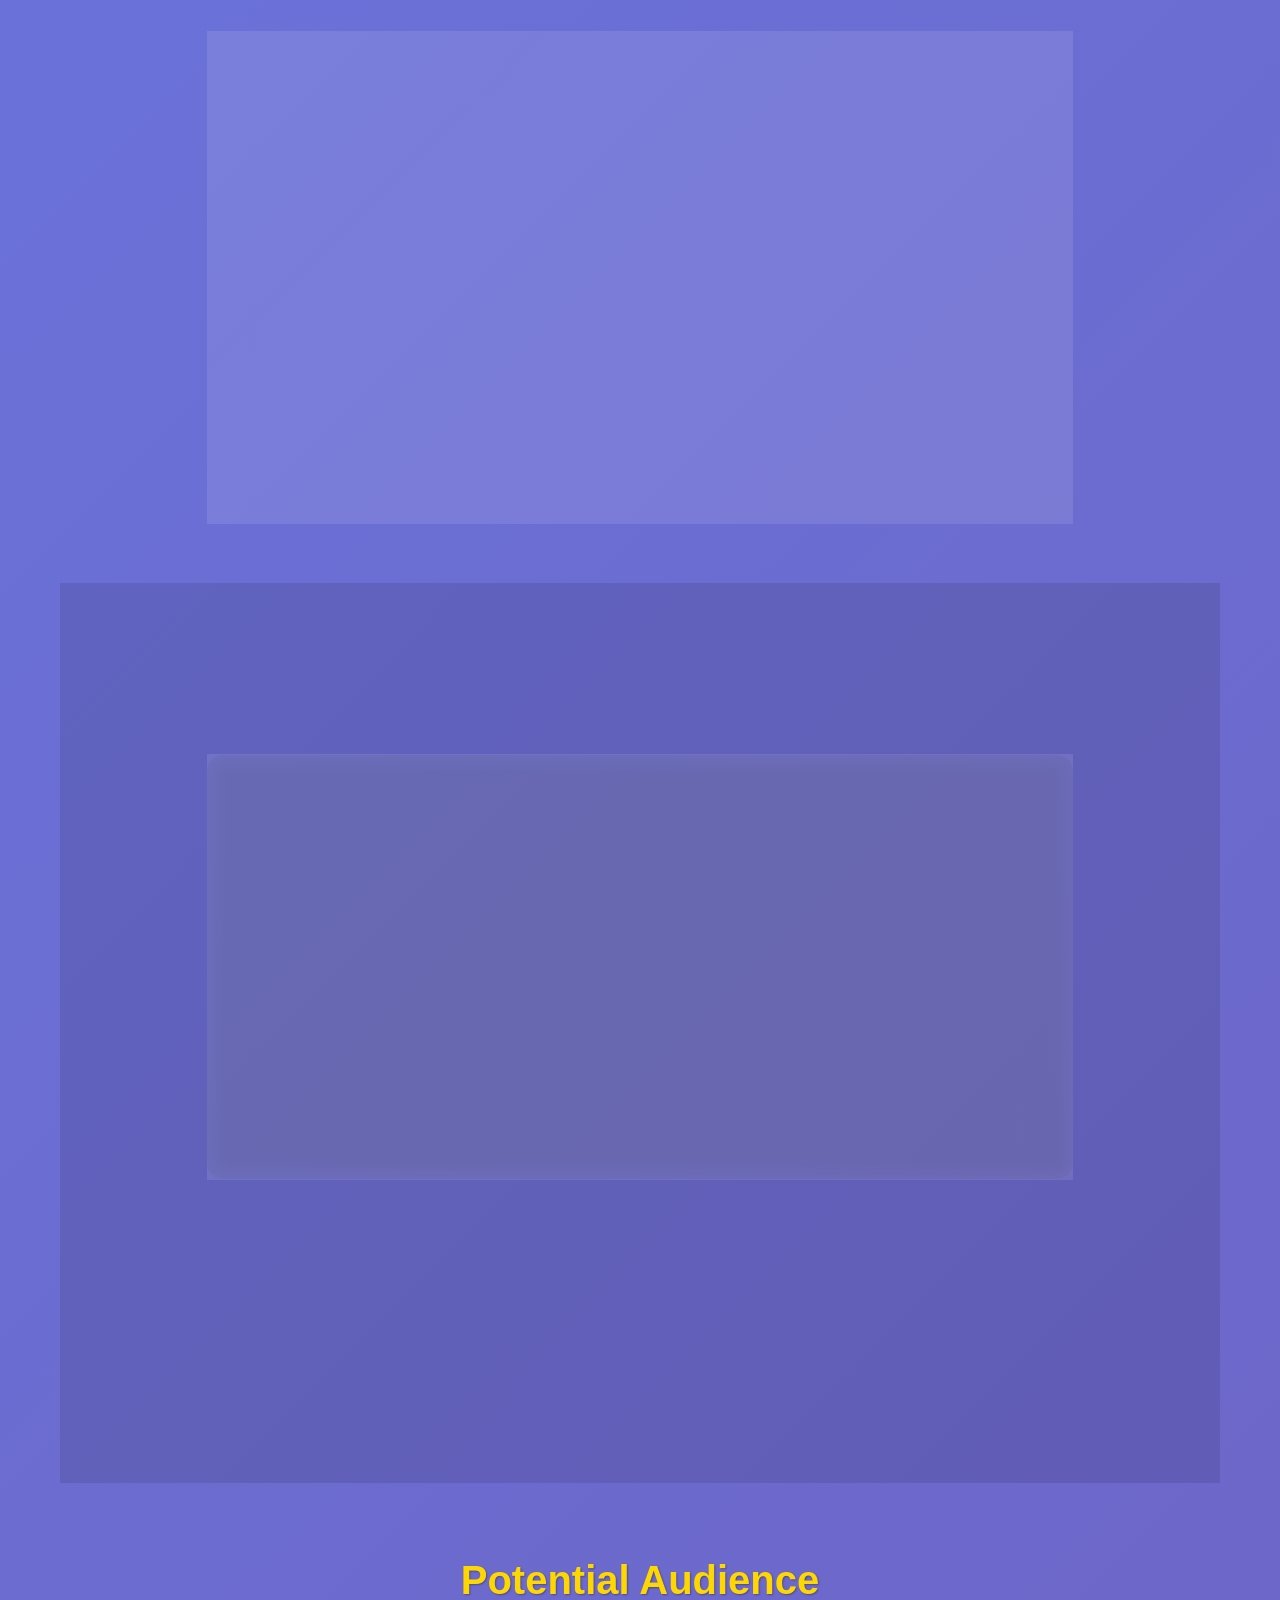
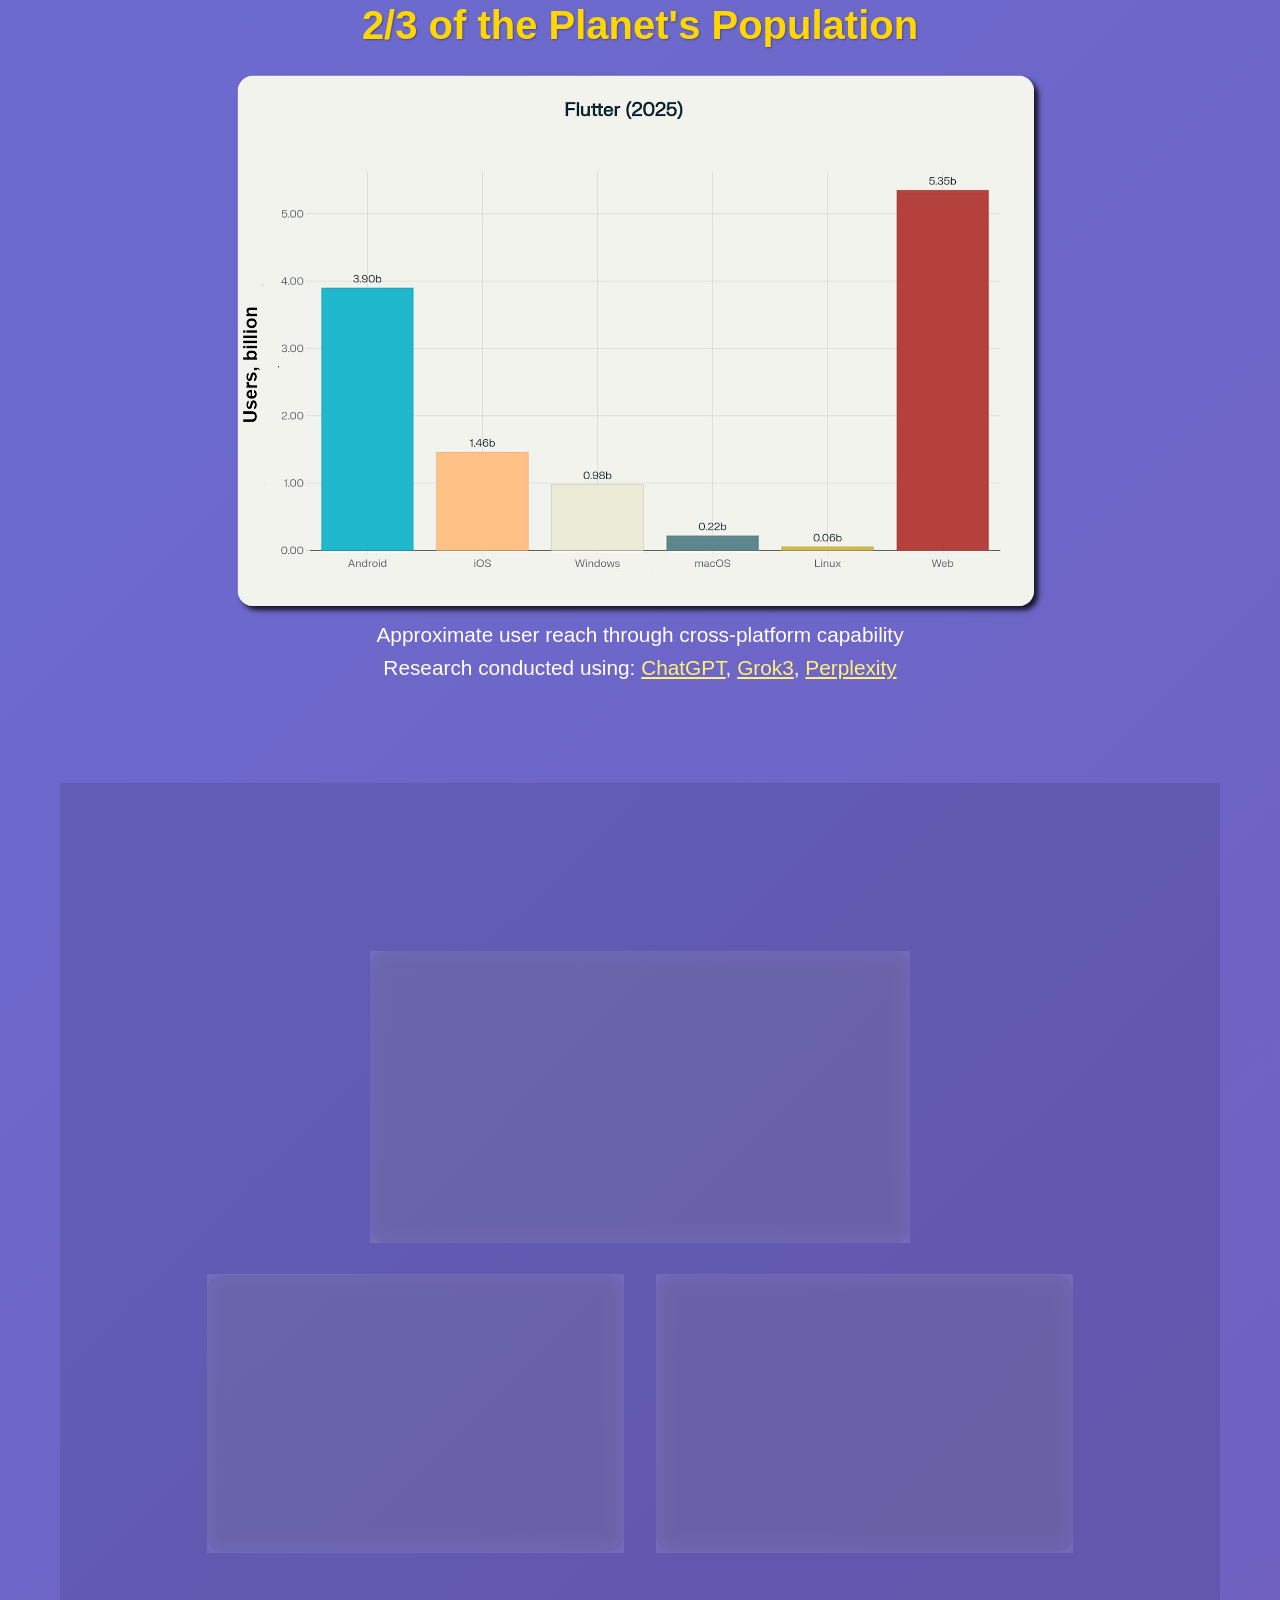
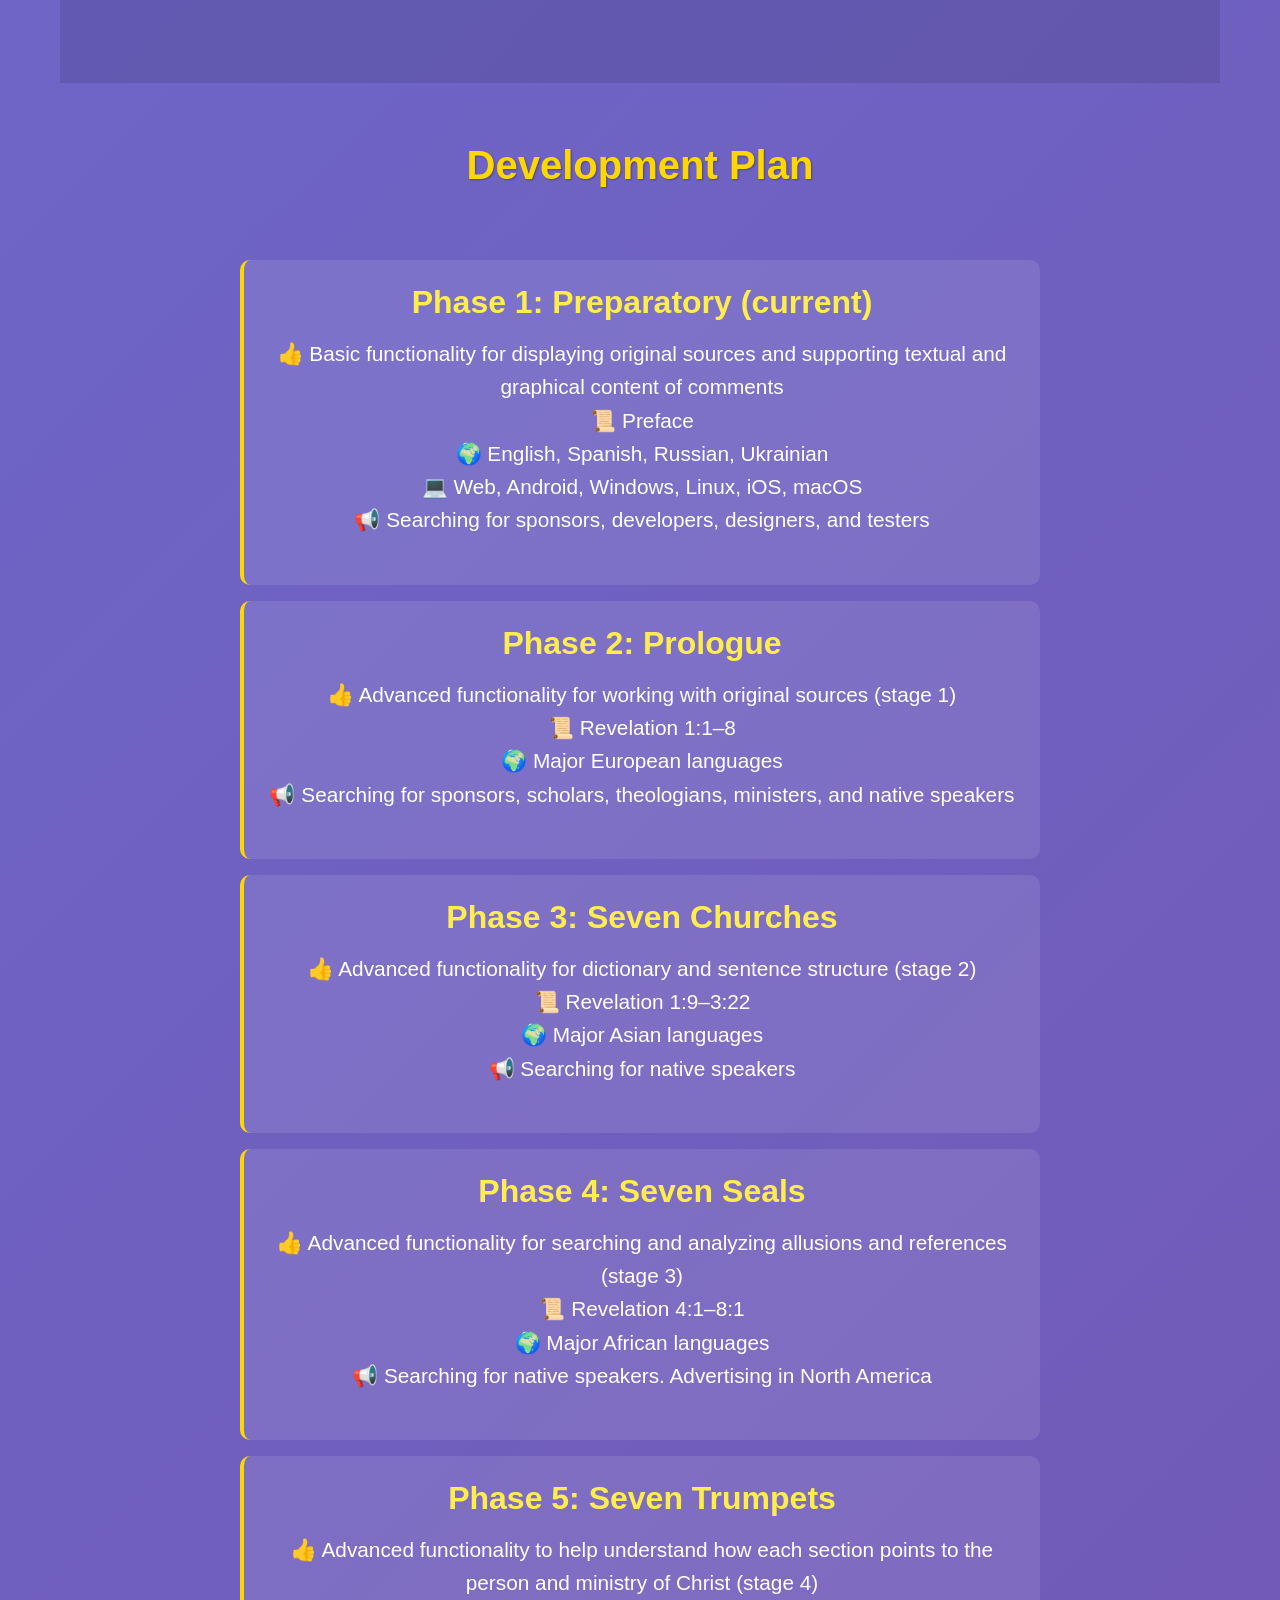
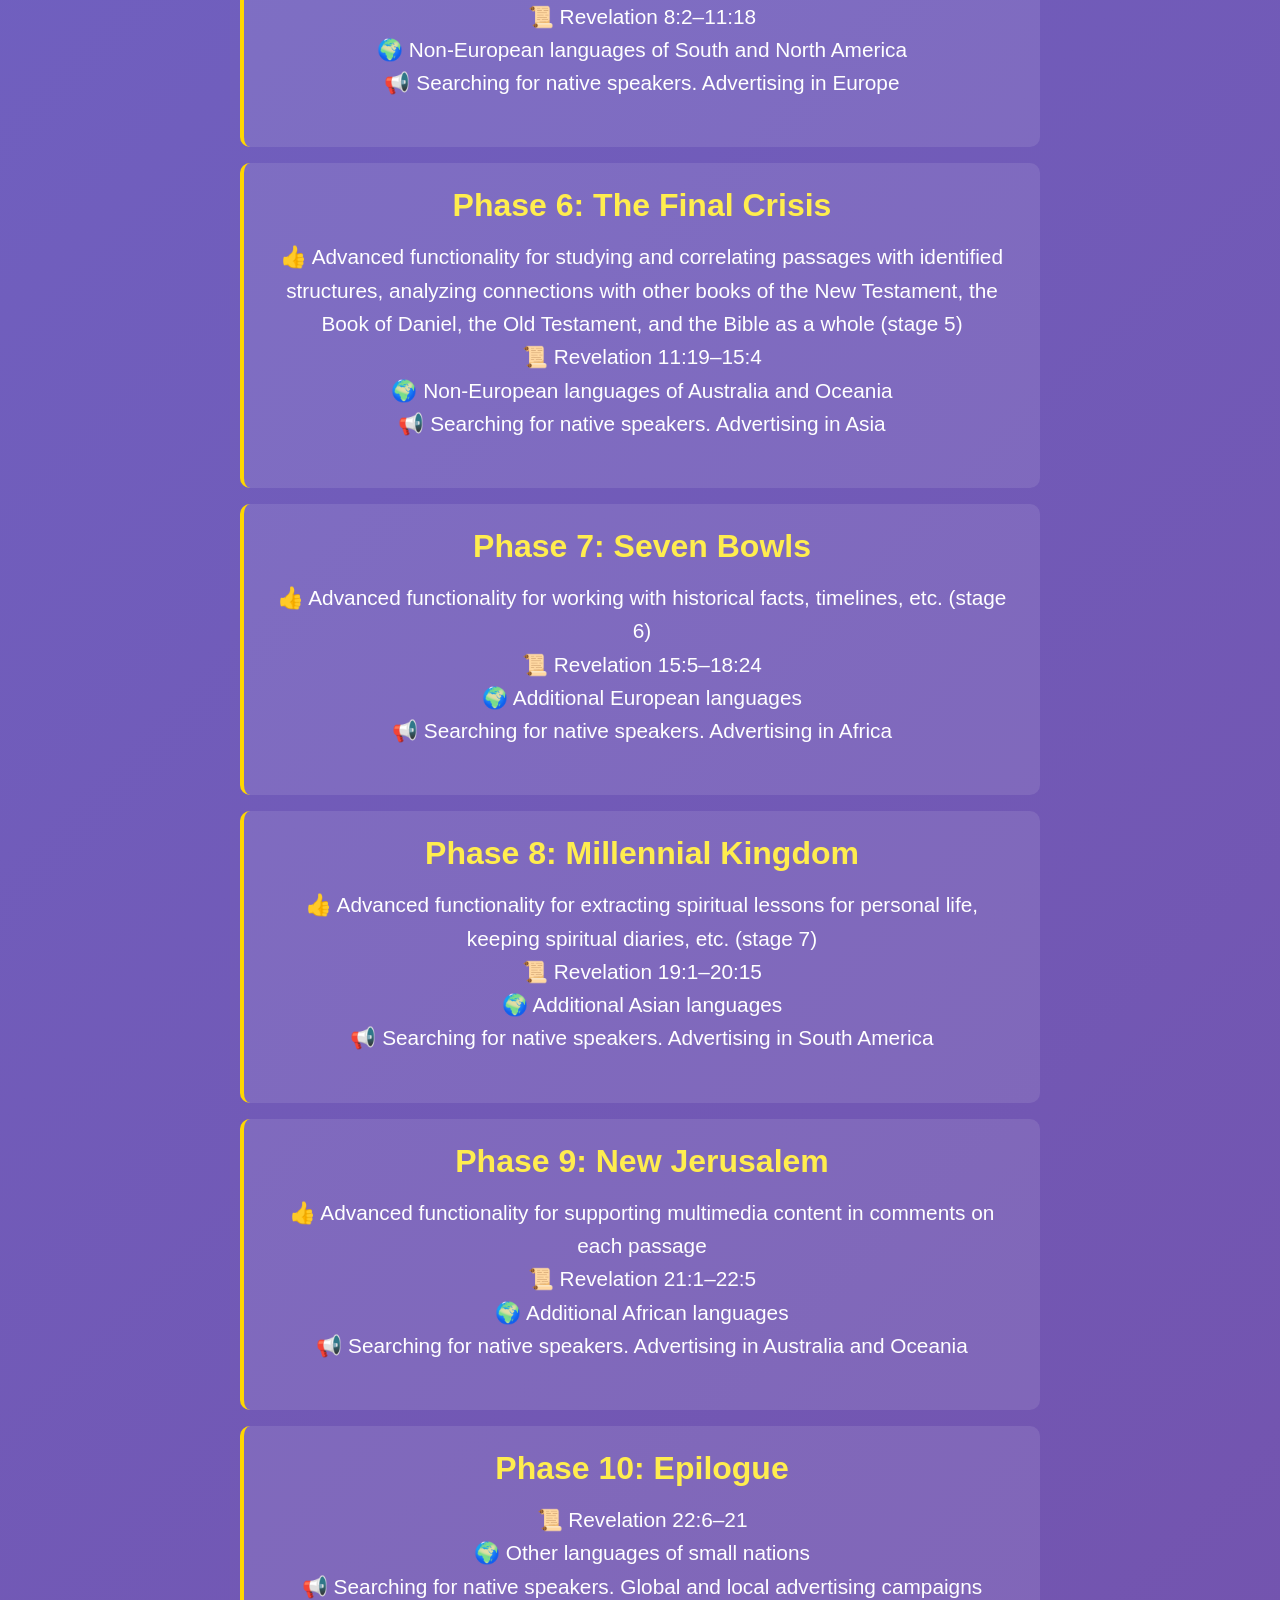
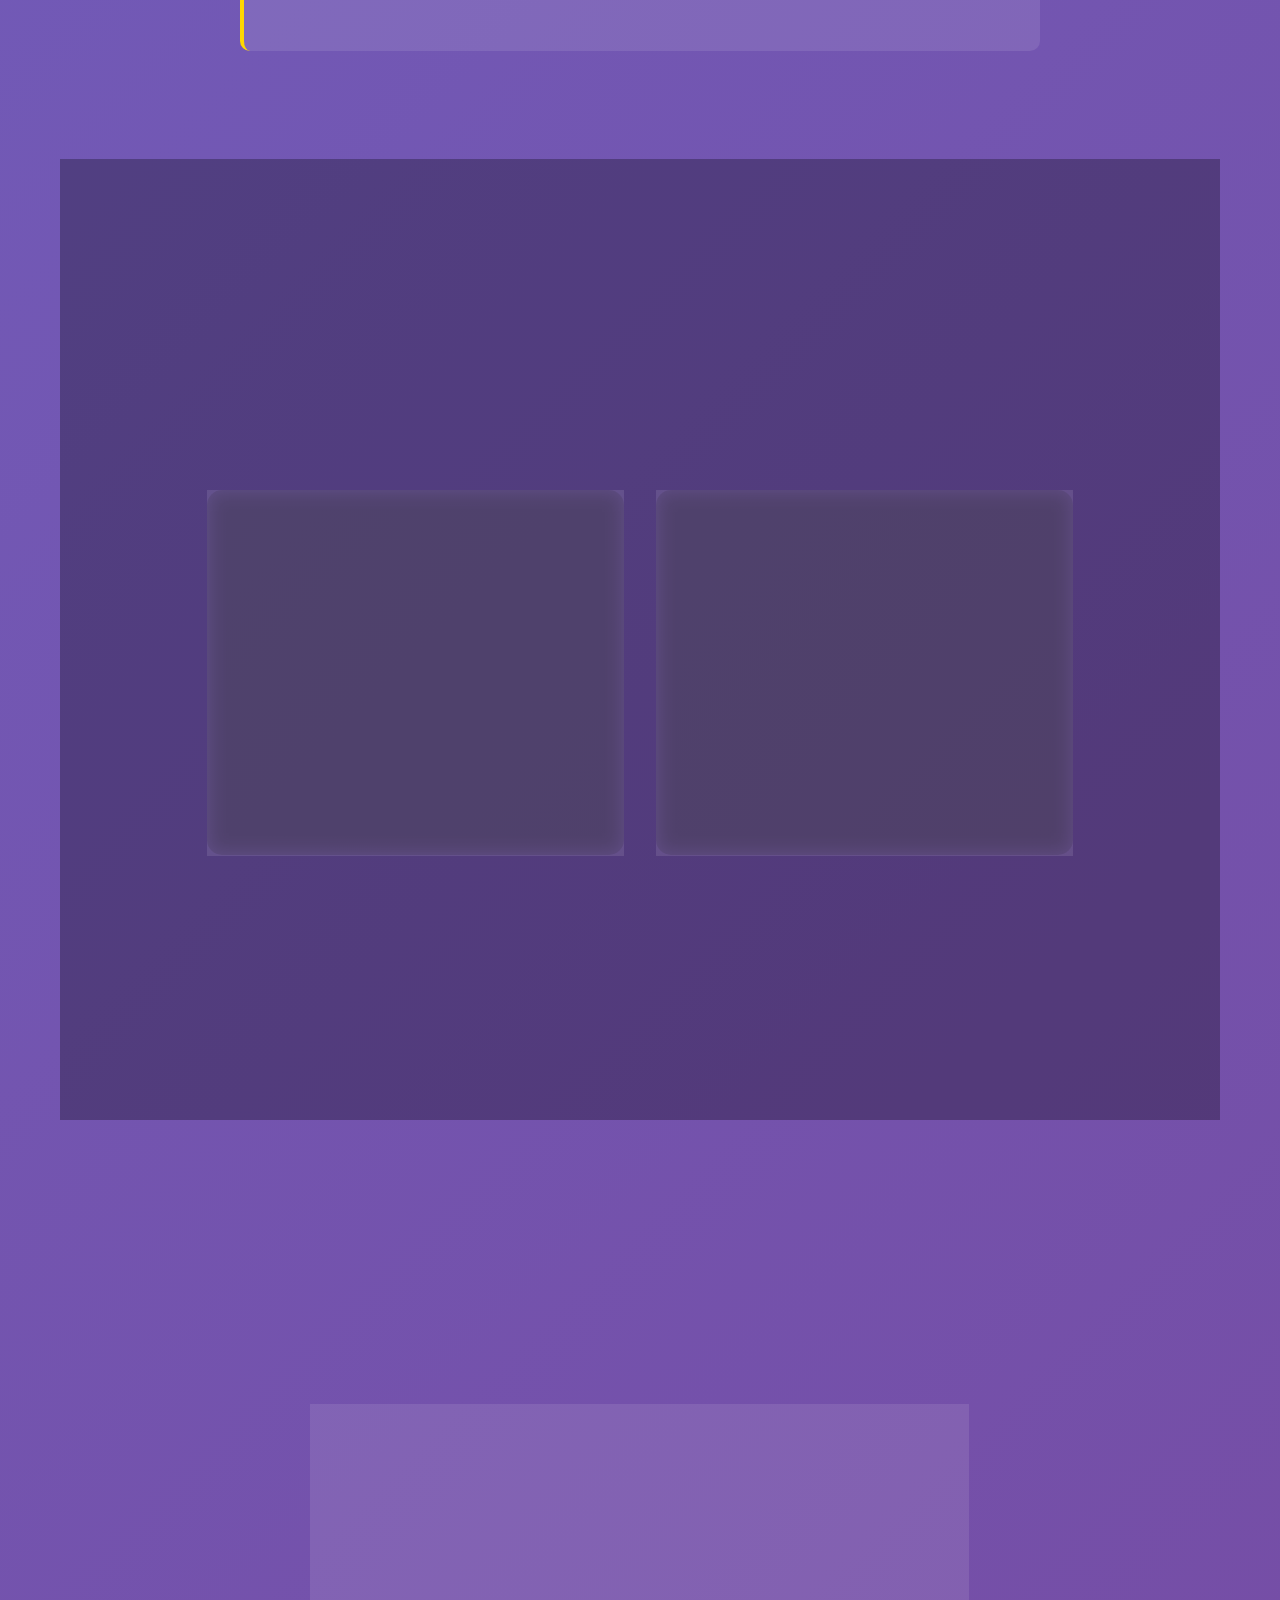
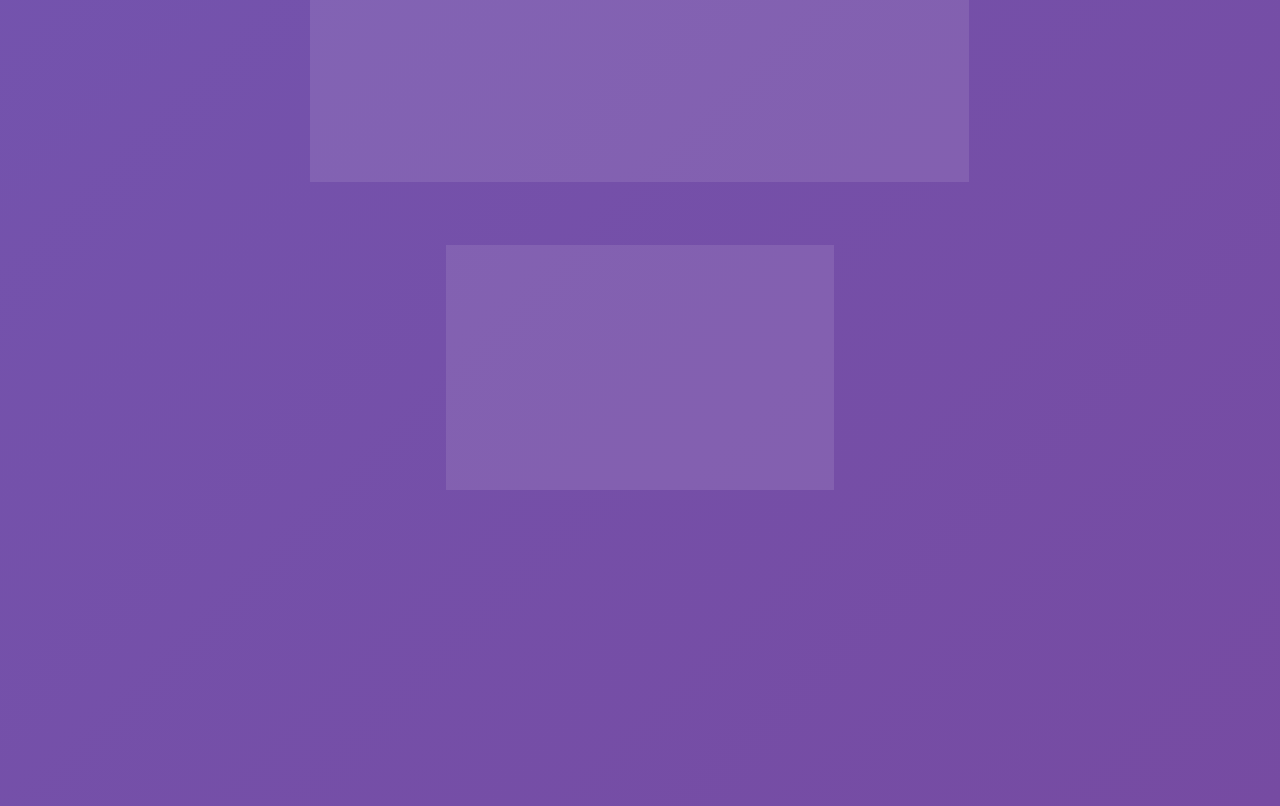
==== commit 9277380d: "Fixed demo" ====
--- a/demo/en.html
+++ b/demo/en.html
@@ -318,7 +318,7 @@
                 <div class="platform-icon" title="Web"><a href="https://www.revelation.website" target="_blank"><img src="web.svg" width="48"></a></div>
                 <div class="platform-icon" title="Android"><a href="https://play.google.com/store/apps/details?id=ai11.link.revelation" target="_blank"><img src="android.svg" width="48"></a></div>
                 <div class="platform-icon" title="Windows"><a href="https://apps.microsoft.com/detail/9nxhrr2p4087" target="_blank"><img src="windows.svg" width="48"></a></div>
-                <div class="platform-icon" title="Linux (coming soon)"><img src="linux.svg" width="48"></div>
+                <div class="platform-icon" title="Linux"><a href="https://snapcraft.io/revelation-x" target="_blank"><img src="linux.svg" width="48"></a></div>
                 <div class="platform-icon" title="iOS (coming soon)"><img src="ios.svg" width="48"></div>
                 <div class="platform-icon" title="macOS (coming soon)"><img src="macos.svg" width="48"></div>
             </div>
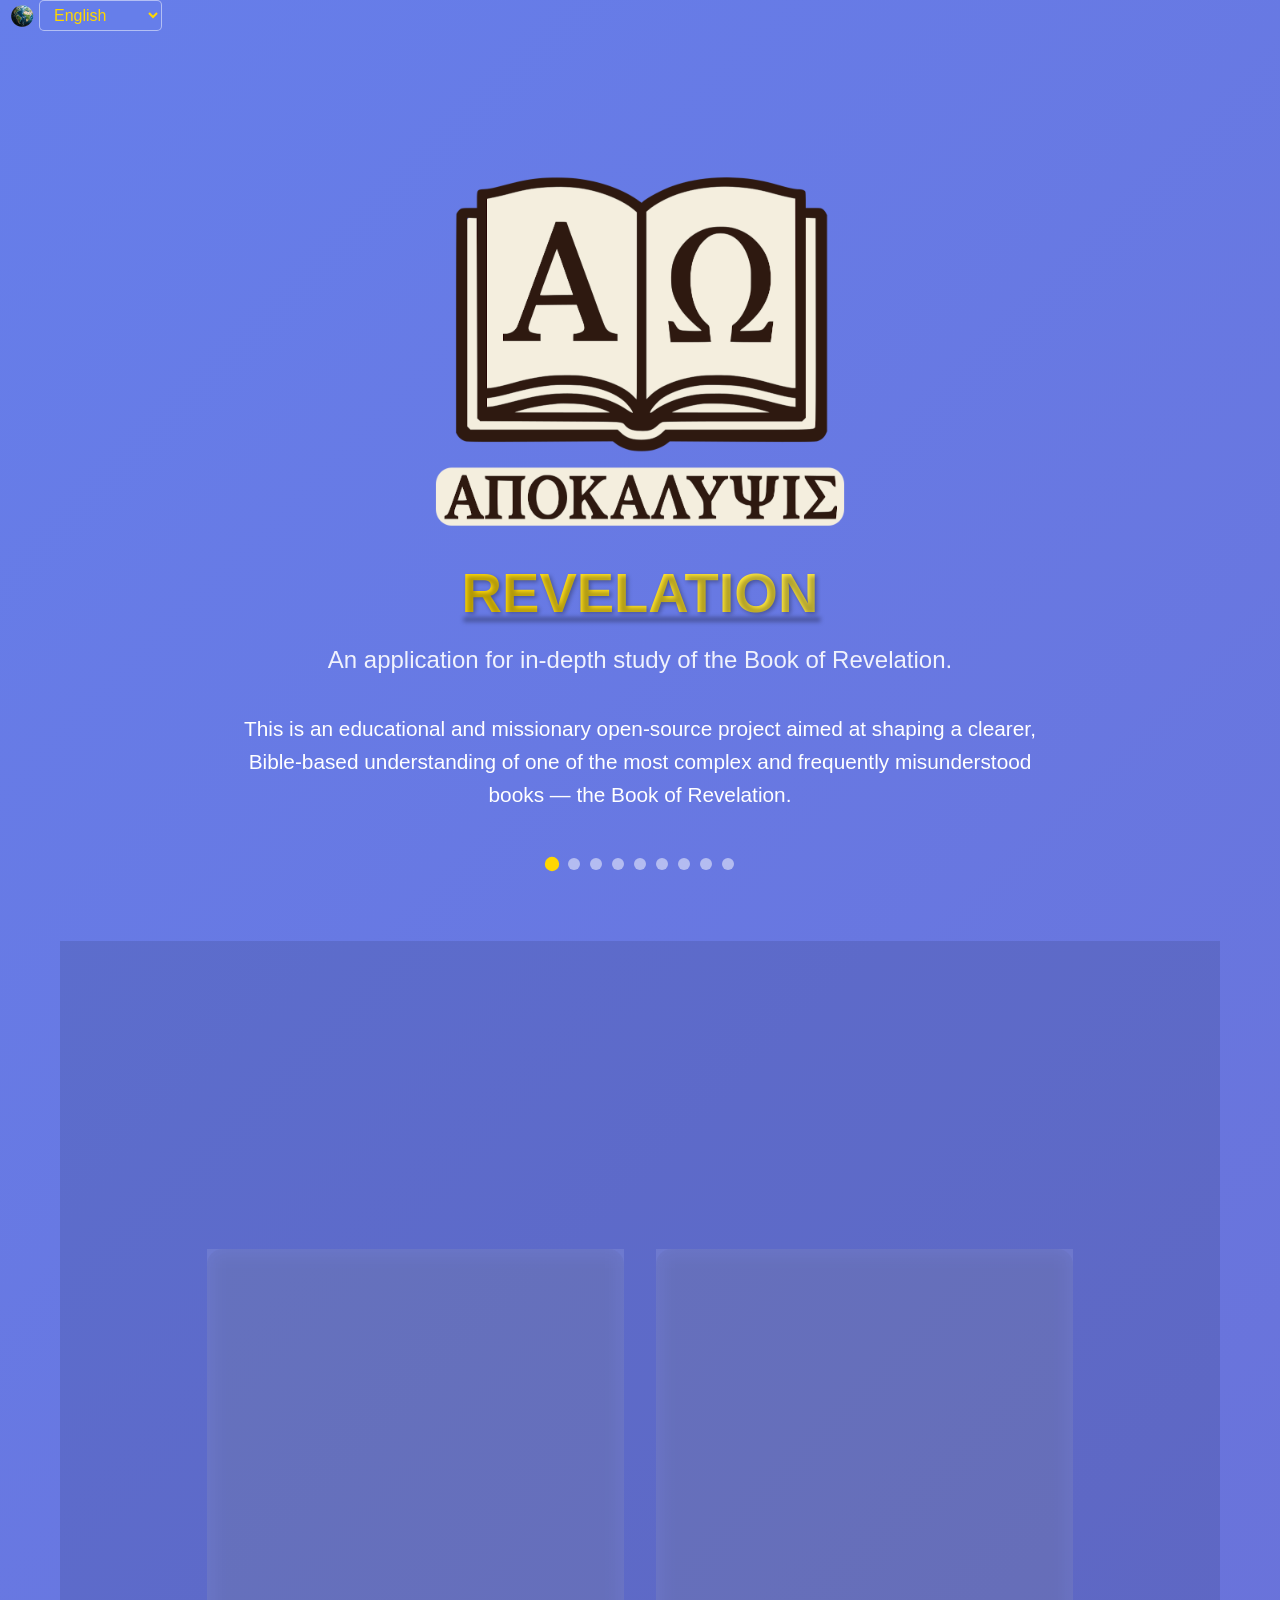
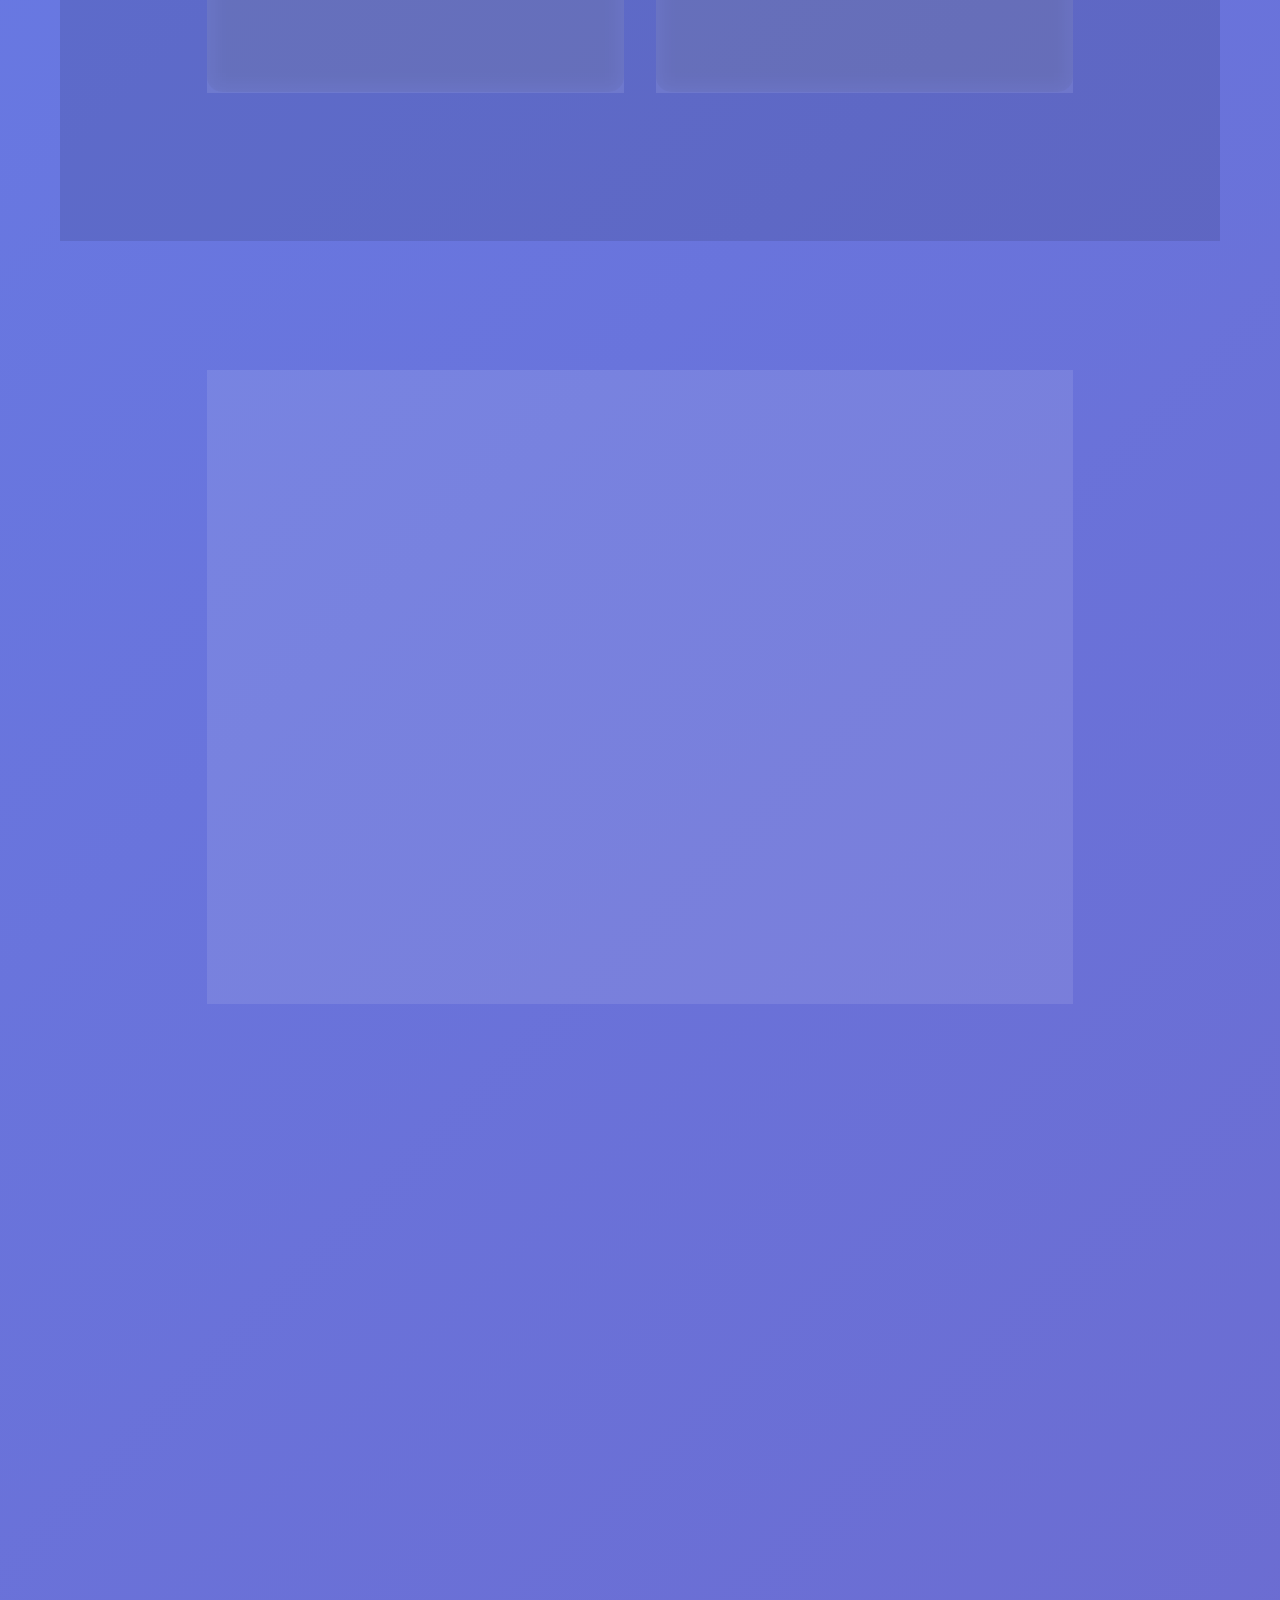
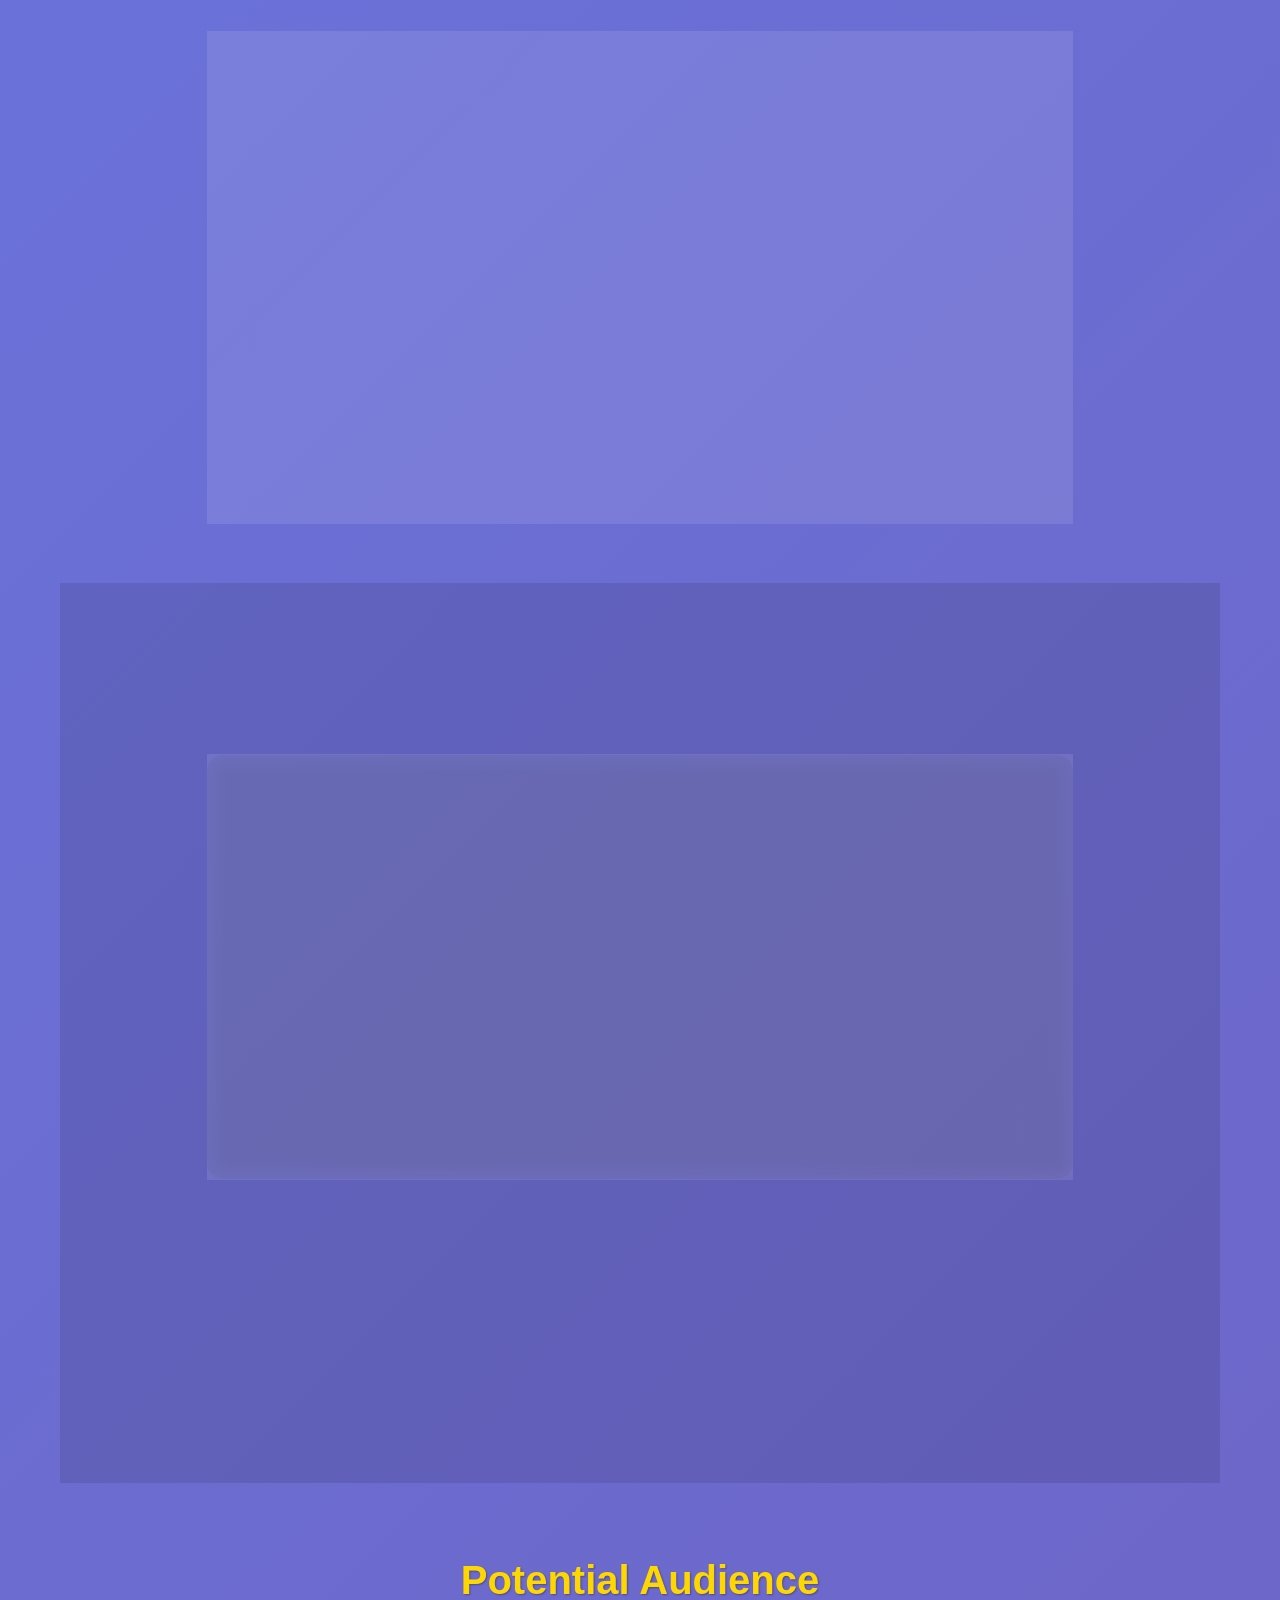
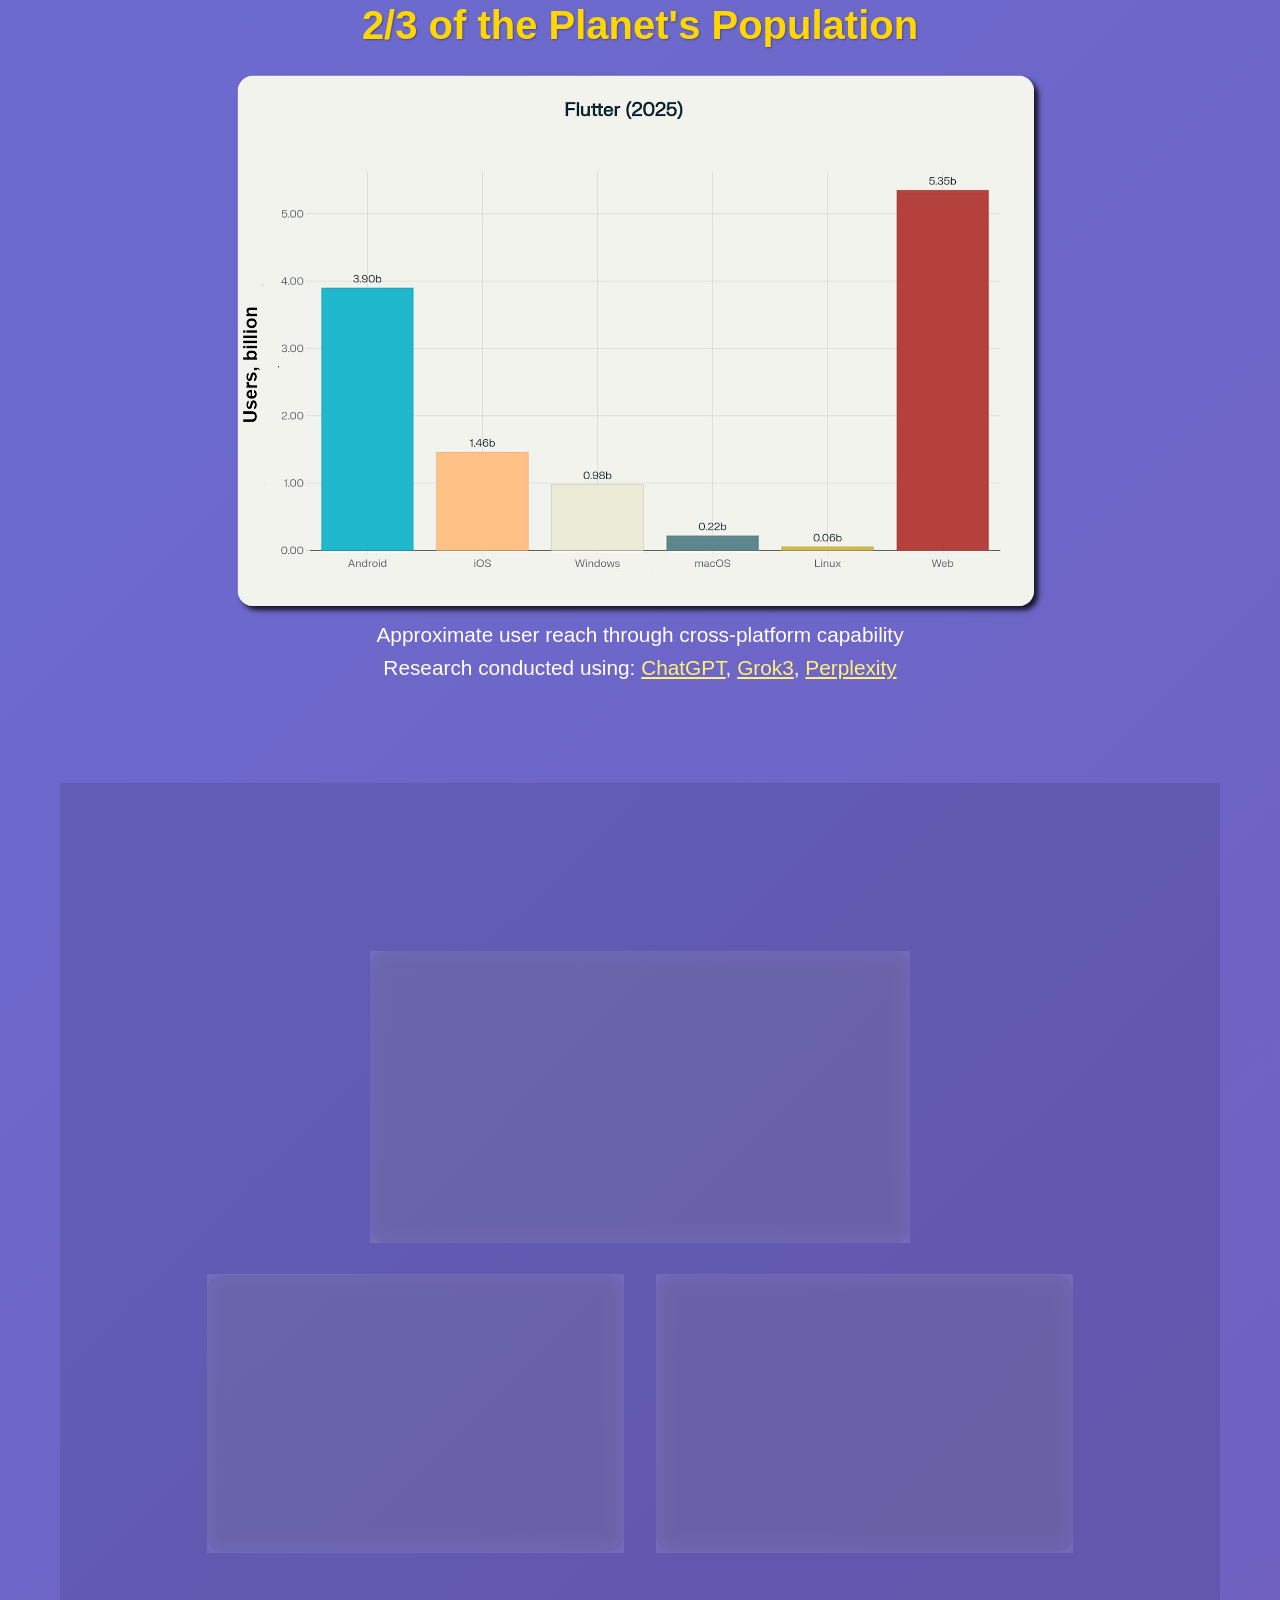
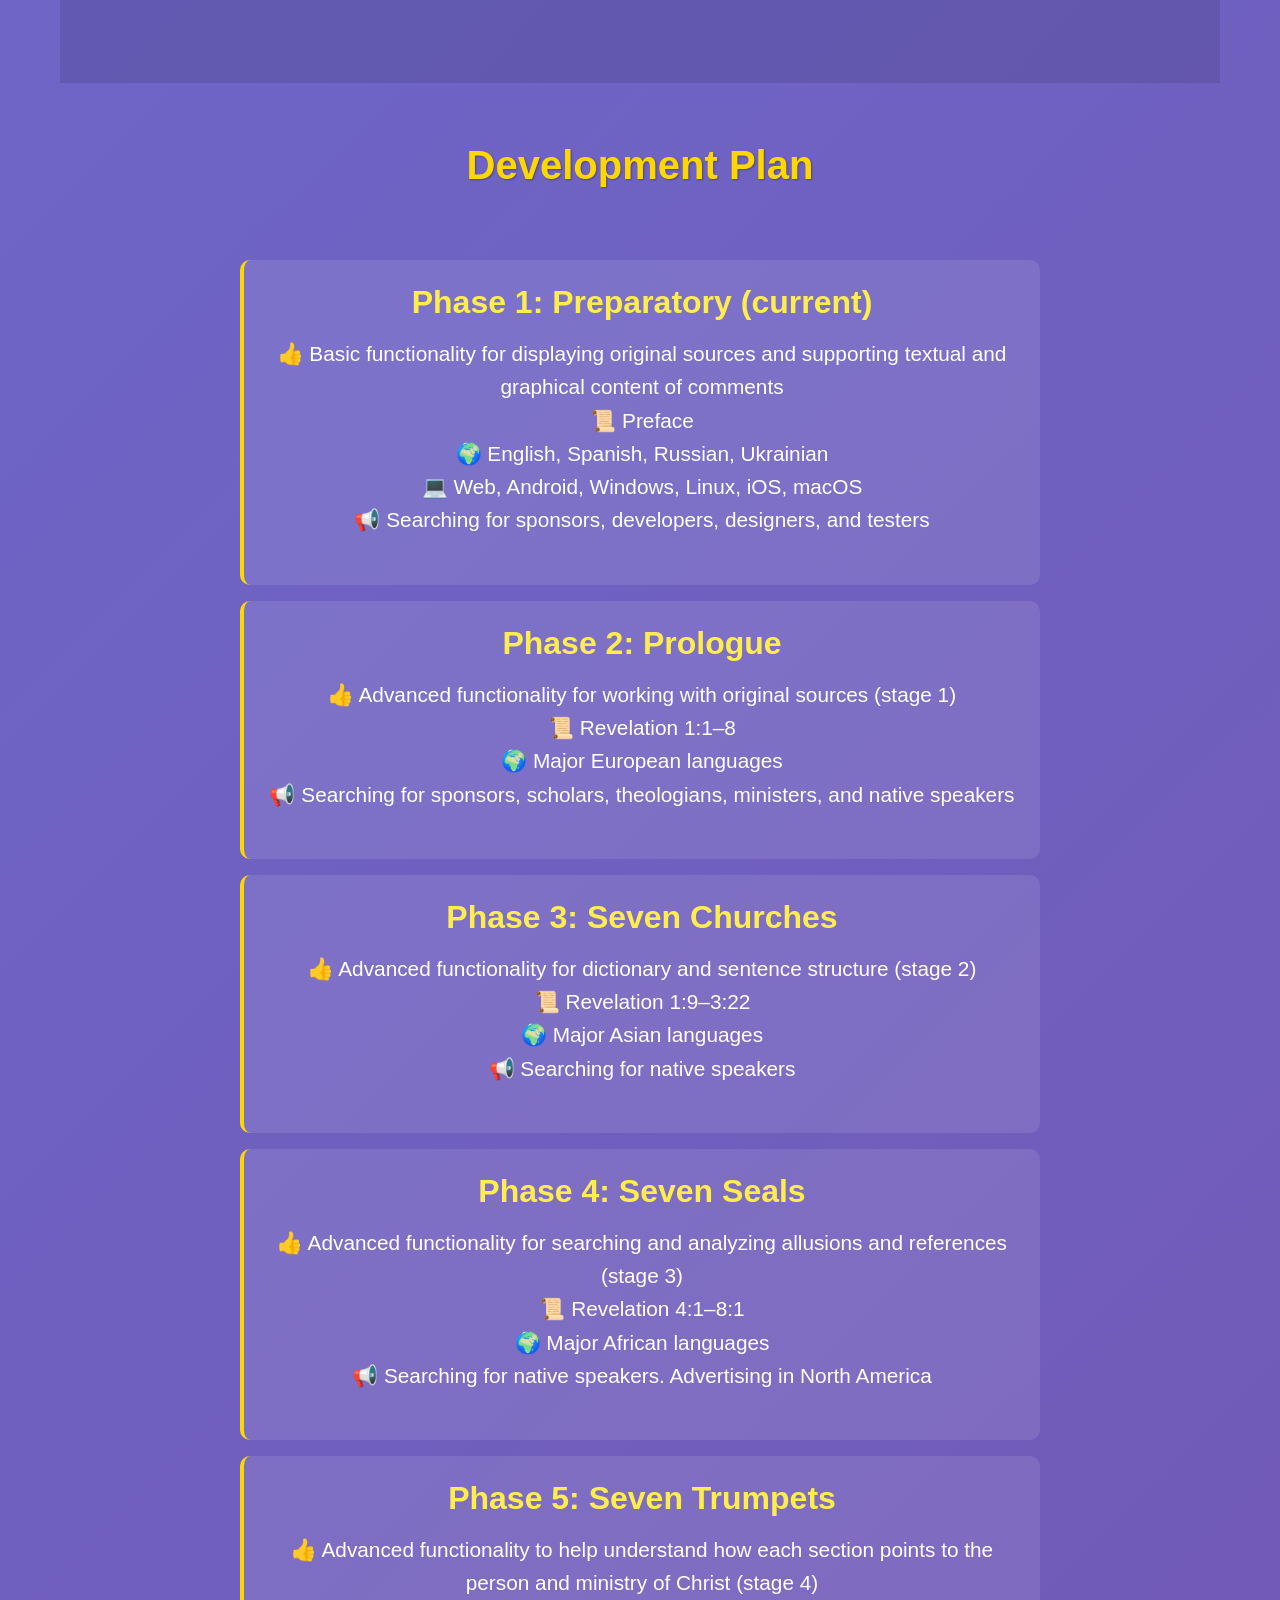
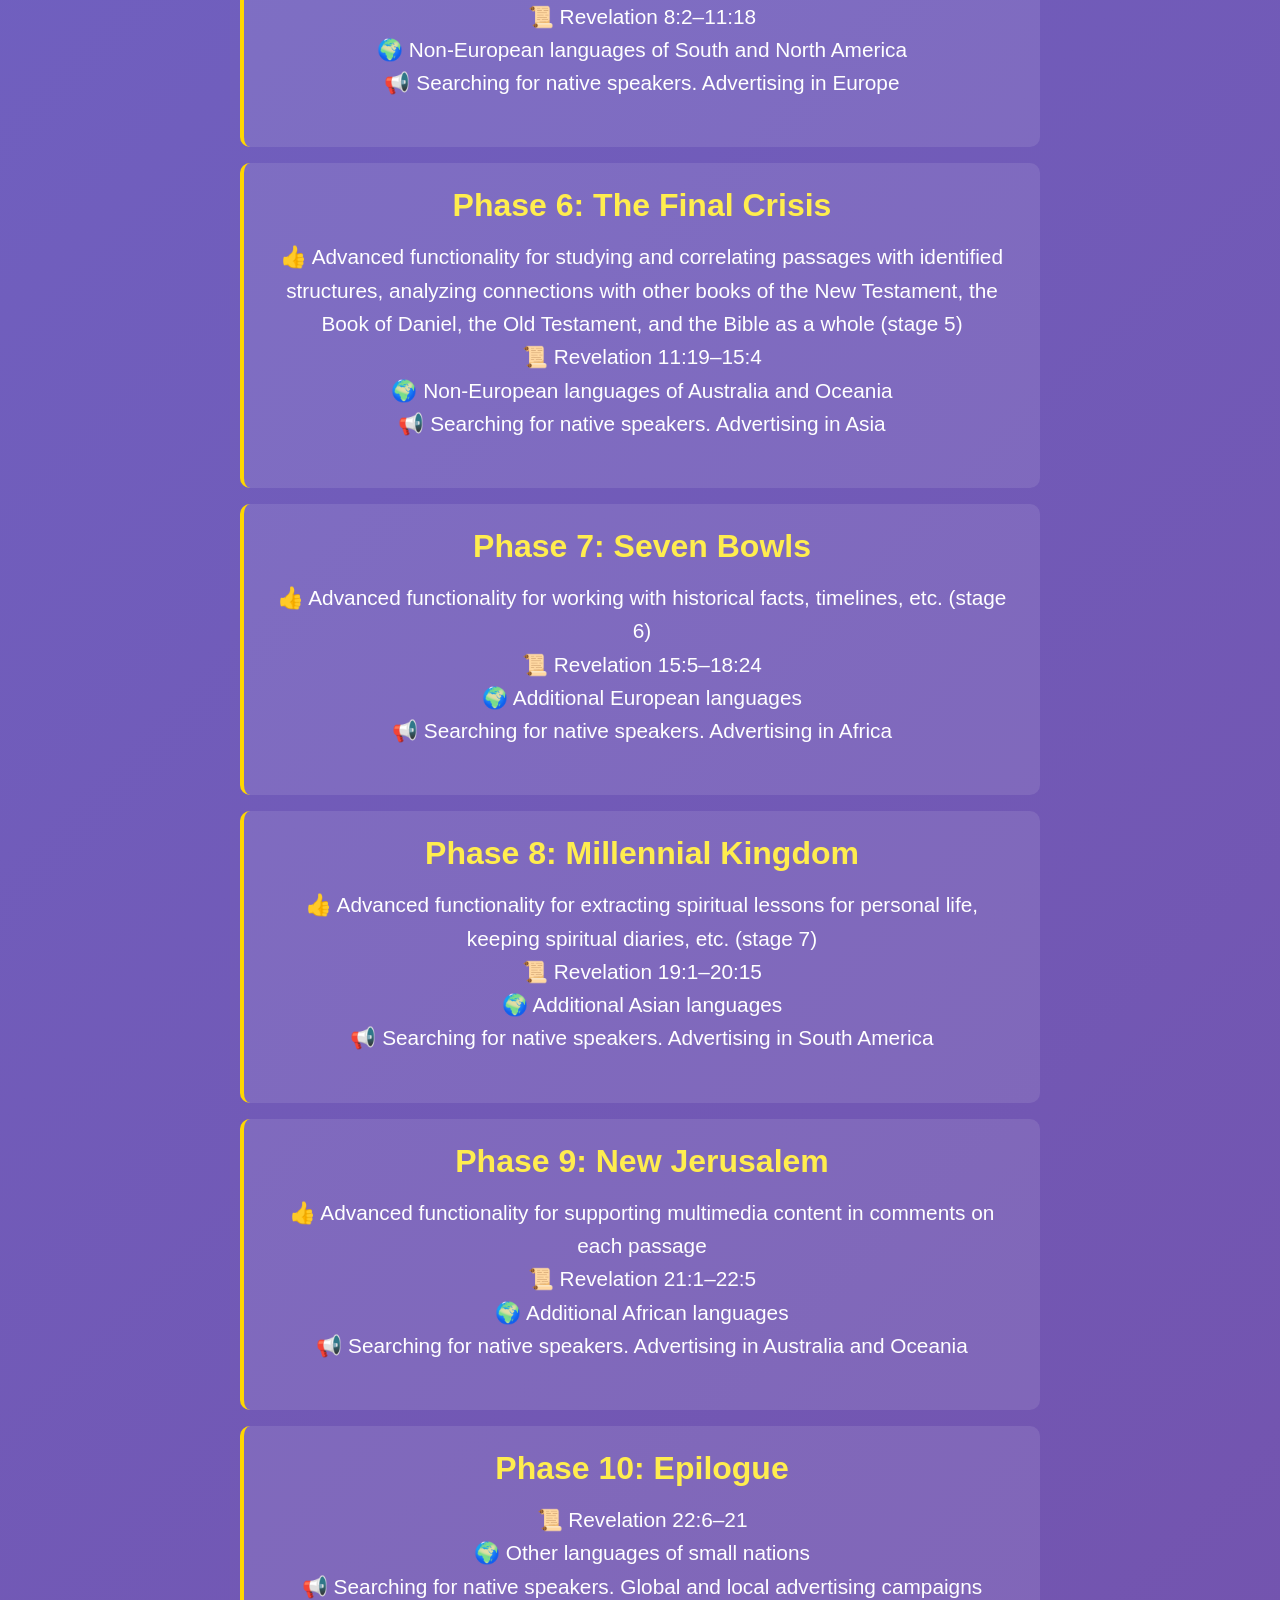
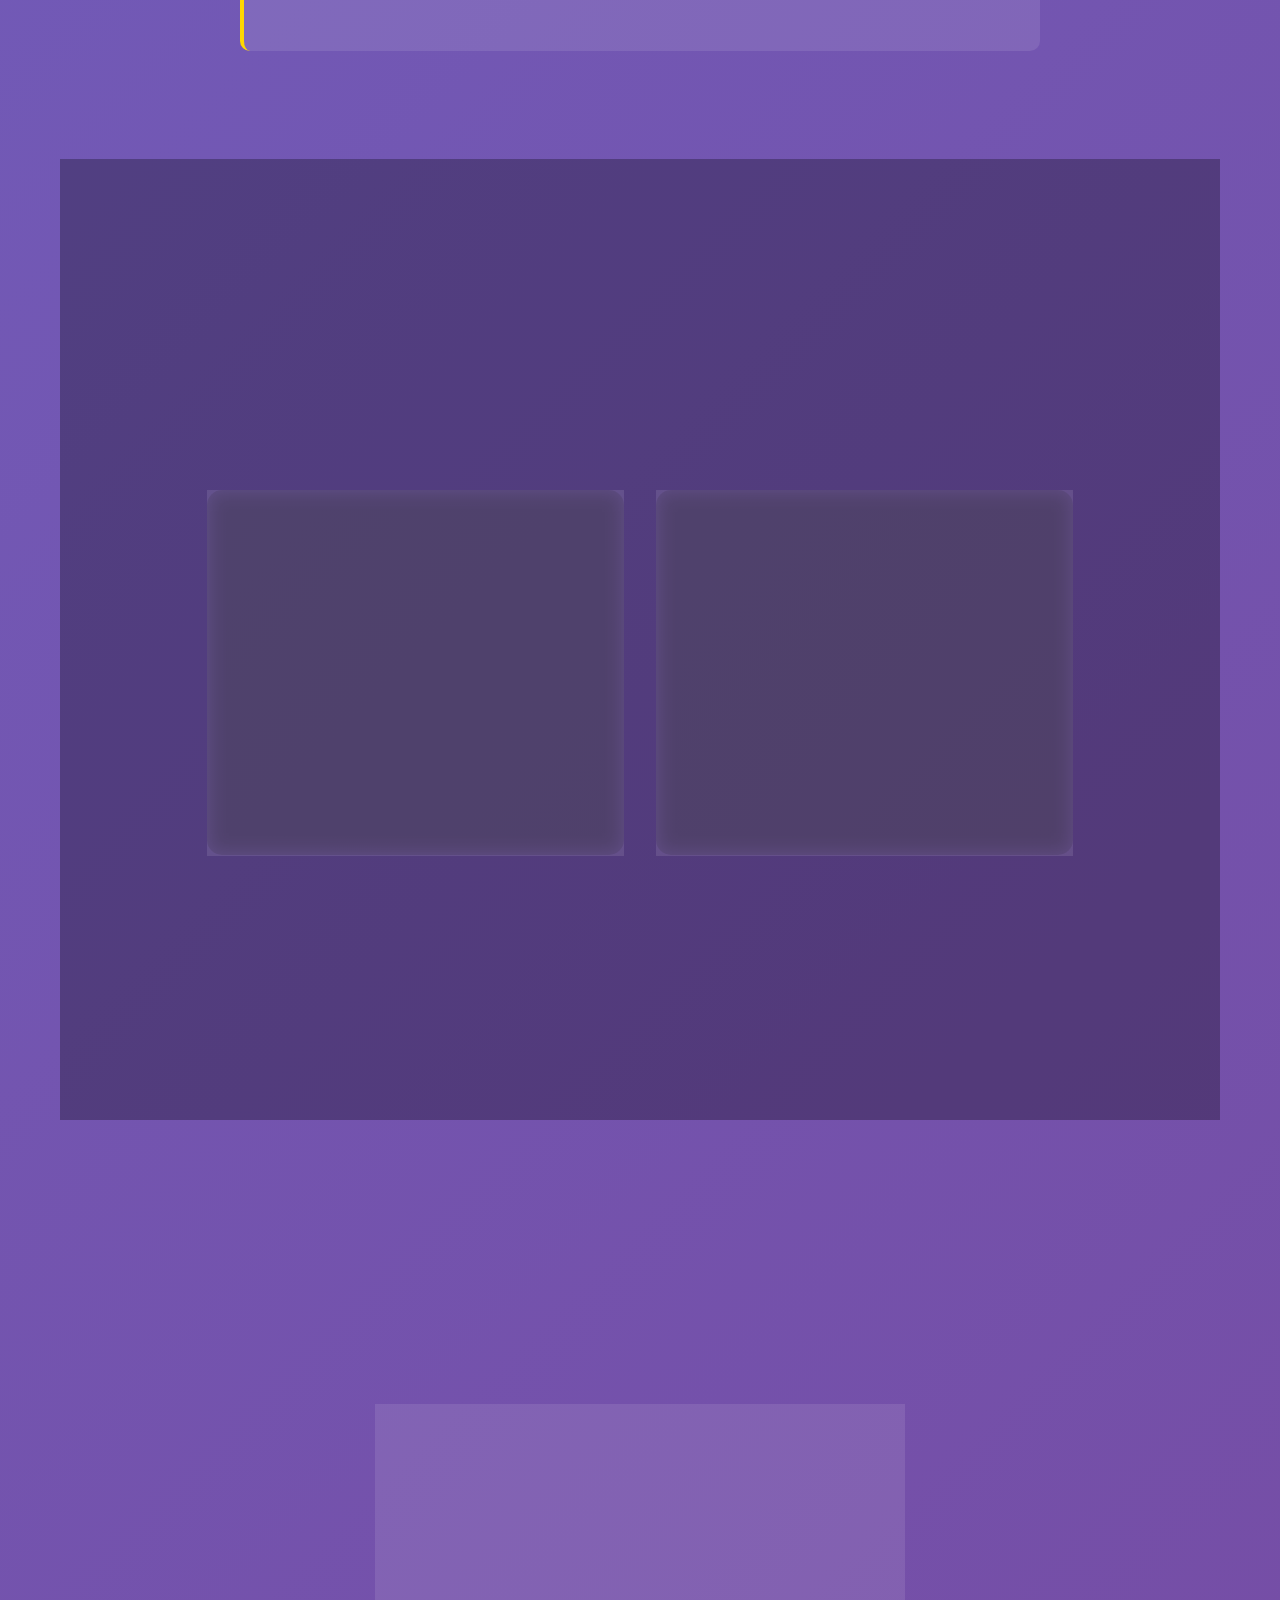
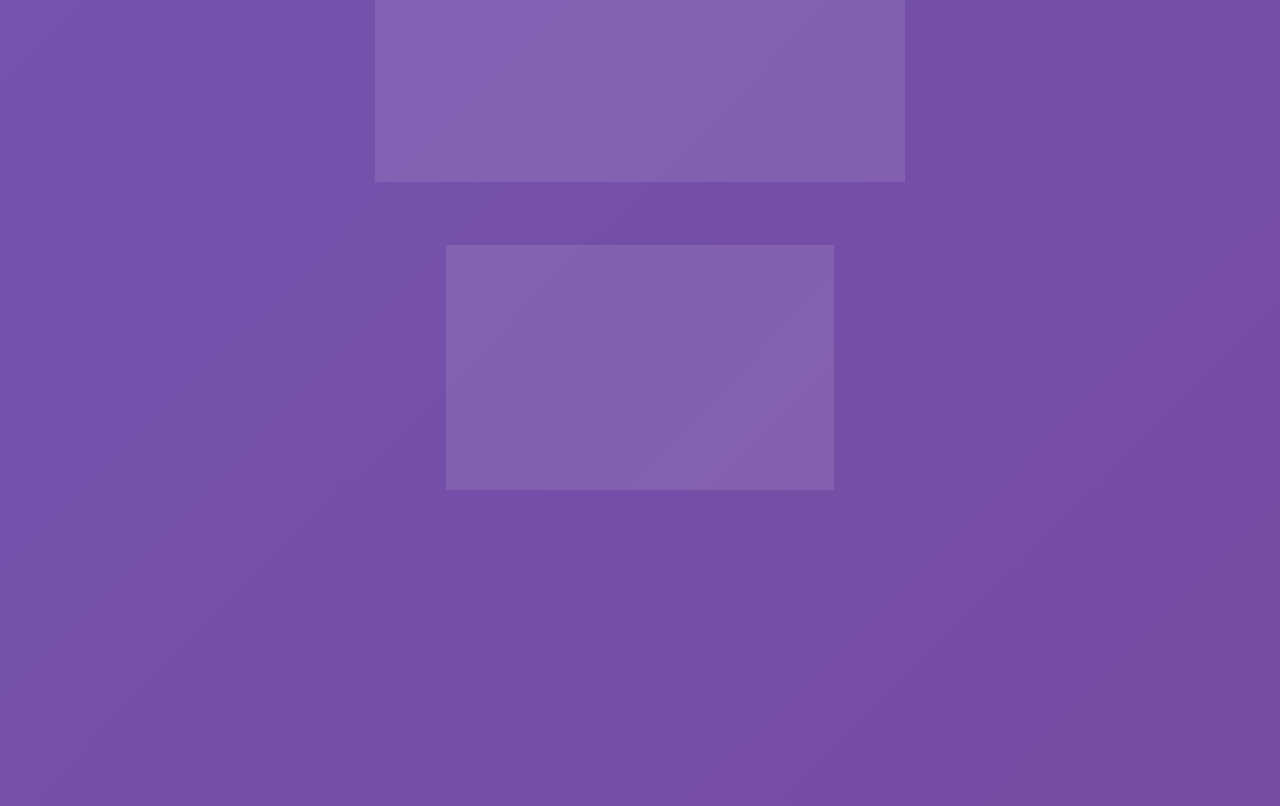
==== commit fbdfa509: "Removed GiveSendGo" ====
--- a/demo/en.html
+++ b/demo/en.html
@@ -465,7 +465,7 @@
                     <h3>🤝 How You Can Help</h3>
                     <p>• 🙏 Pray for us<br>
                     • 📢 Share <a href="https://www.revelation.website/demo/en.html" target="_blank">this link</a><br>
-                    • 💳 Become a sponsor via <a href="https://gofund.me/bfe9f863" target="_blank">GoFundMe</a>, <a href="https://waygiver.com/campaigns/3333" target="_blank">WayGiver</a>, <a href="https://www.givesendgo.com/revelation-website" target="_blank">GiveSendGo</a><br>
+                    • 💳 Become a sponsor via <a href="https://gofund.me/bfe9f863" target="_blank">GoFundMe</a>, <a href="https://waygiver.com/campaigns/3333" target="_blank">WayGiver</a><br>
                     • 👨‍💻 Participate in development on <a href="https://github.com/karnauhov/Revelation" target="_blank">GitHub</a><br>
                     • 📐 Test the application<br>
                     • 📝 Create content<br>
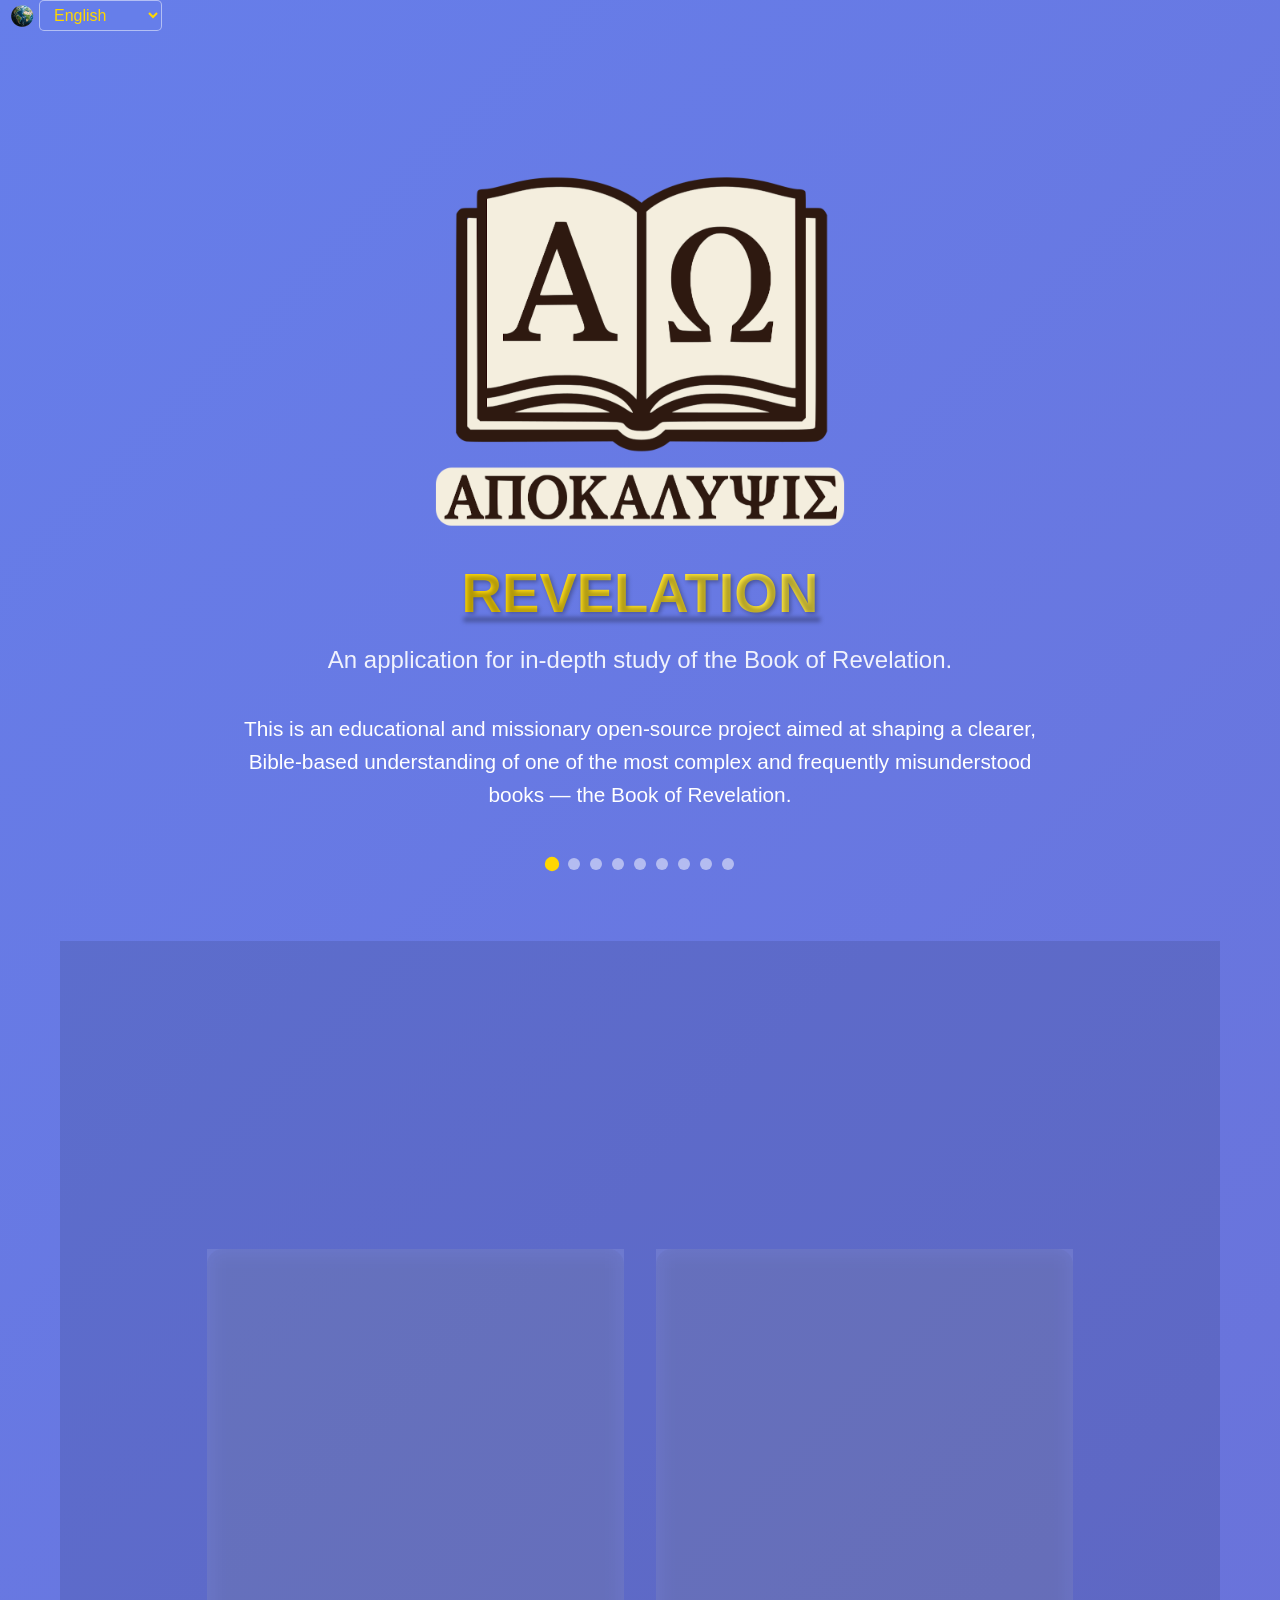
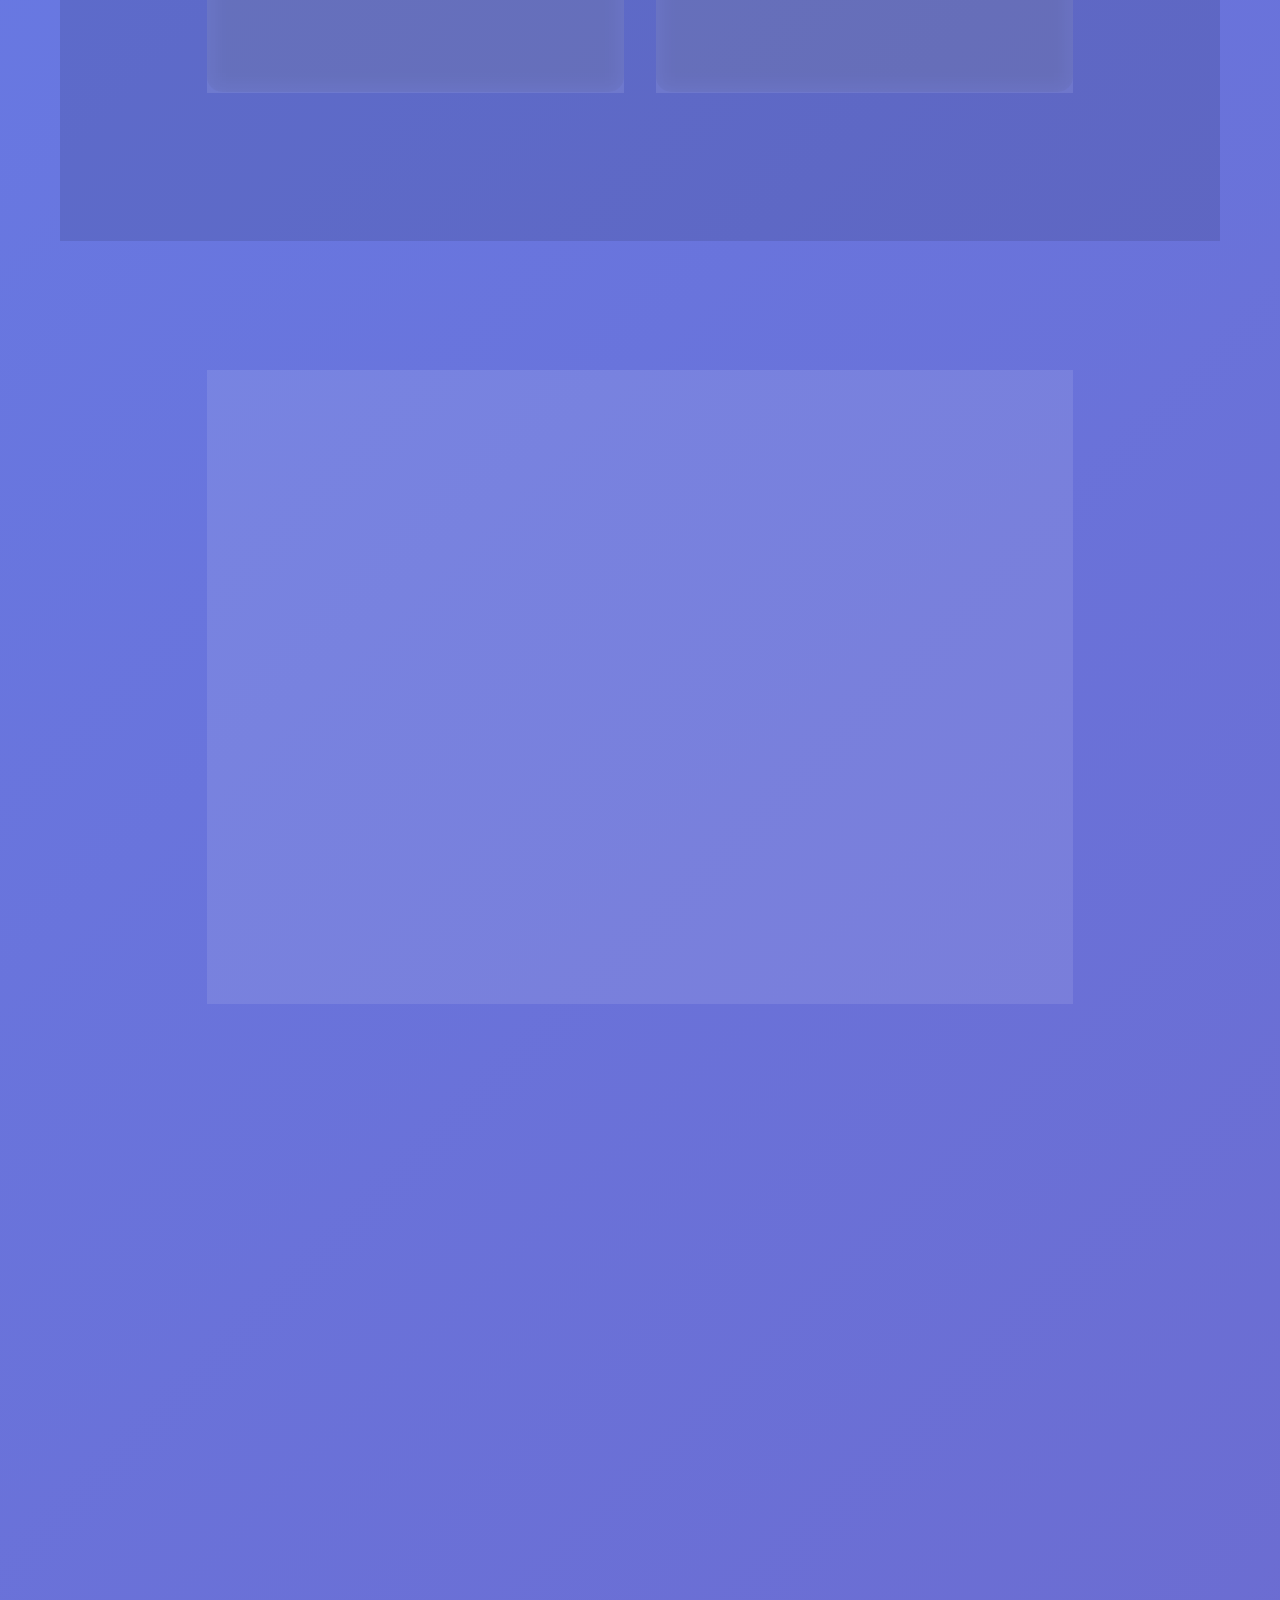
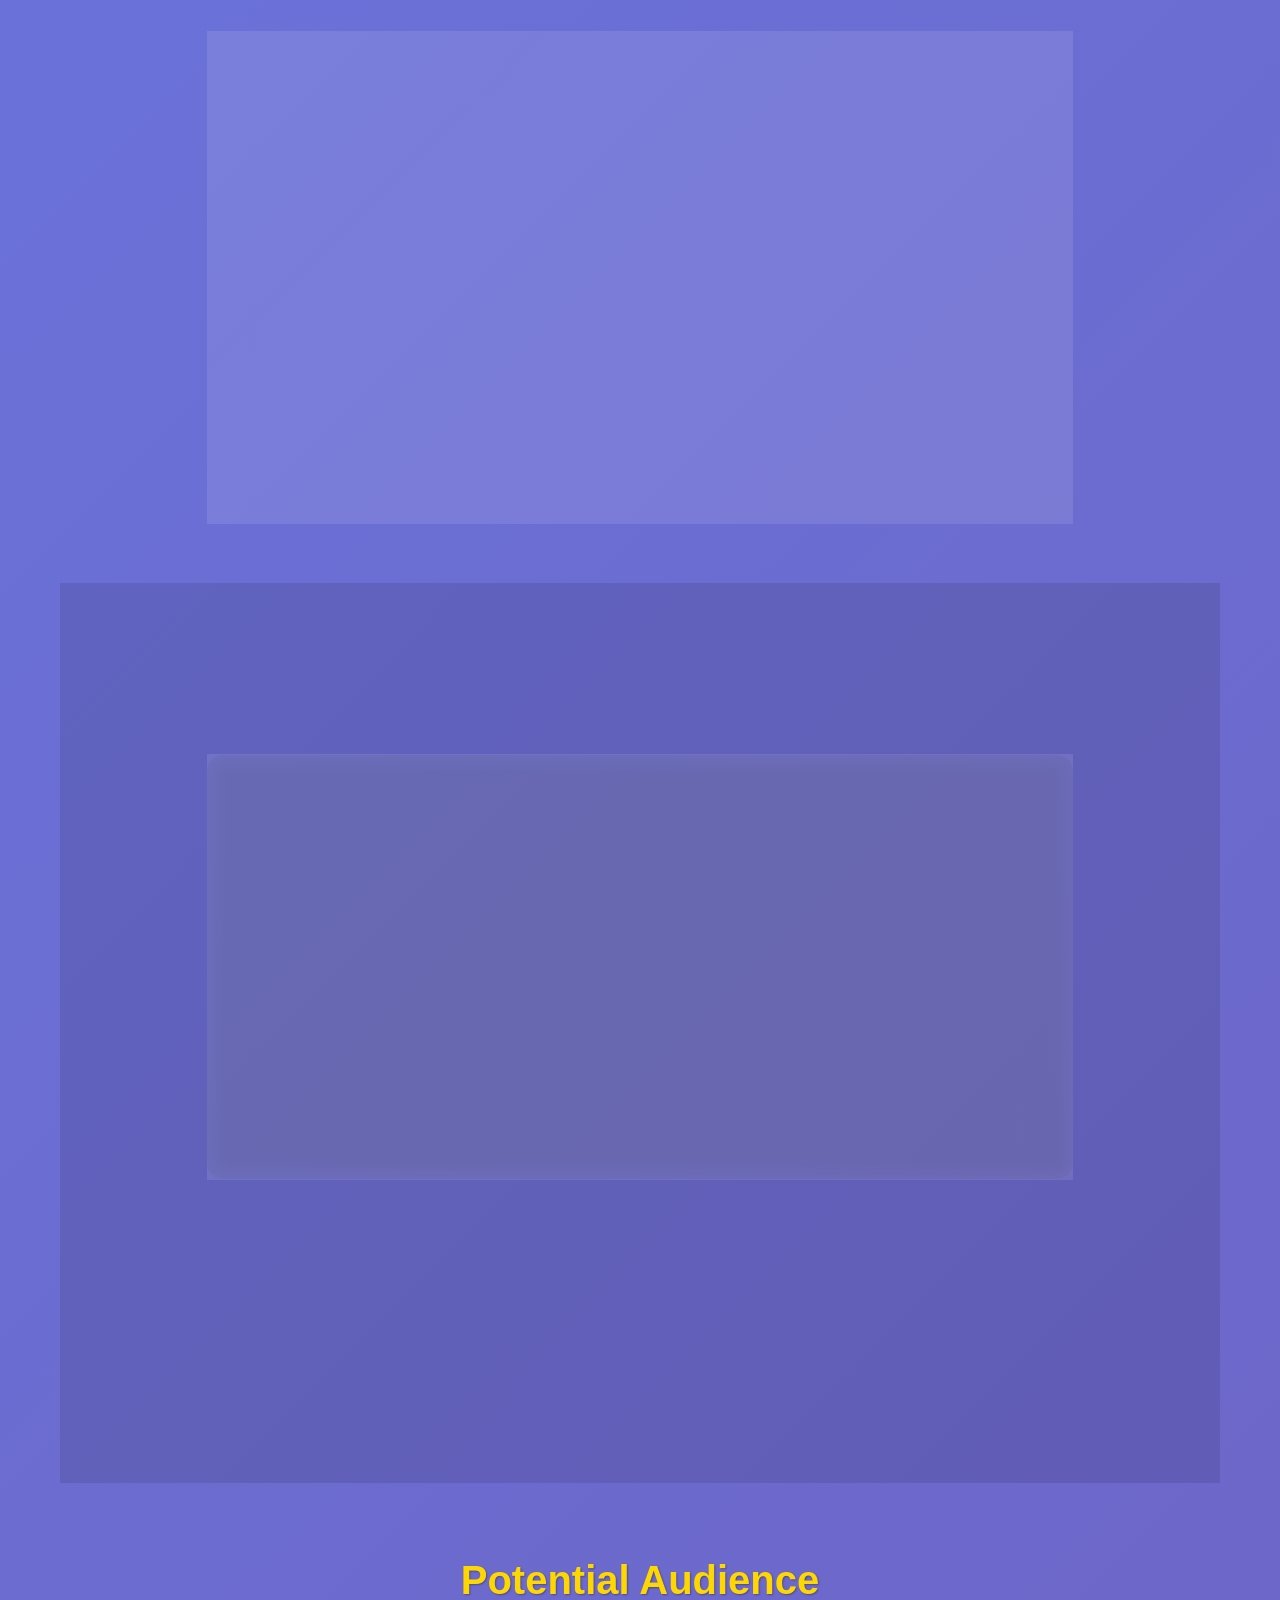
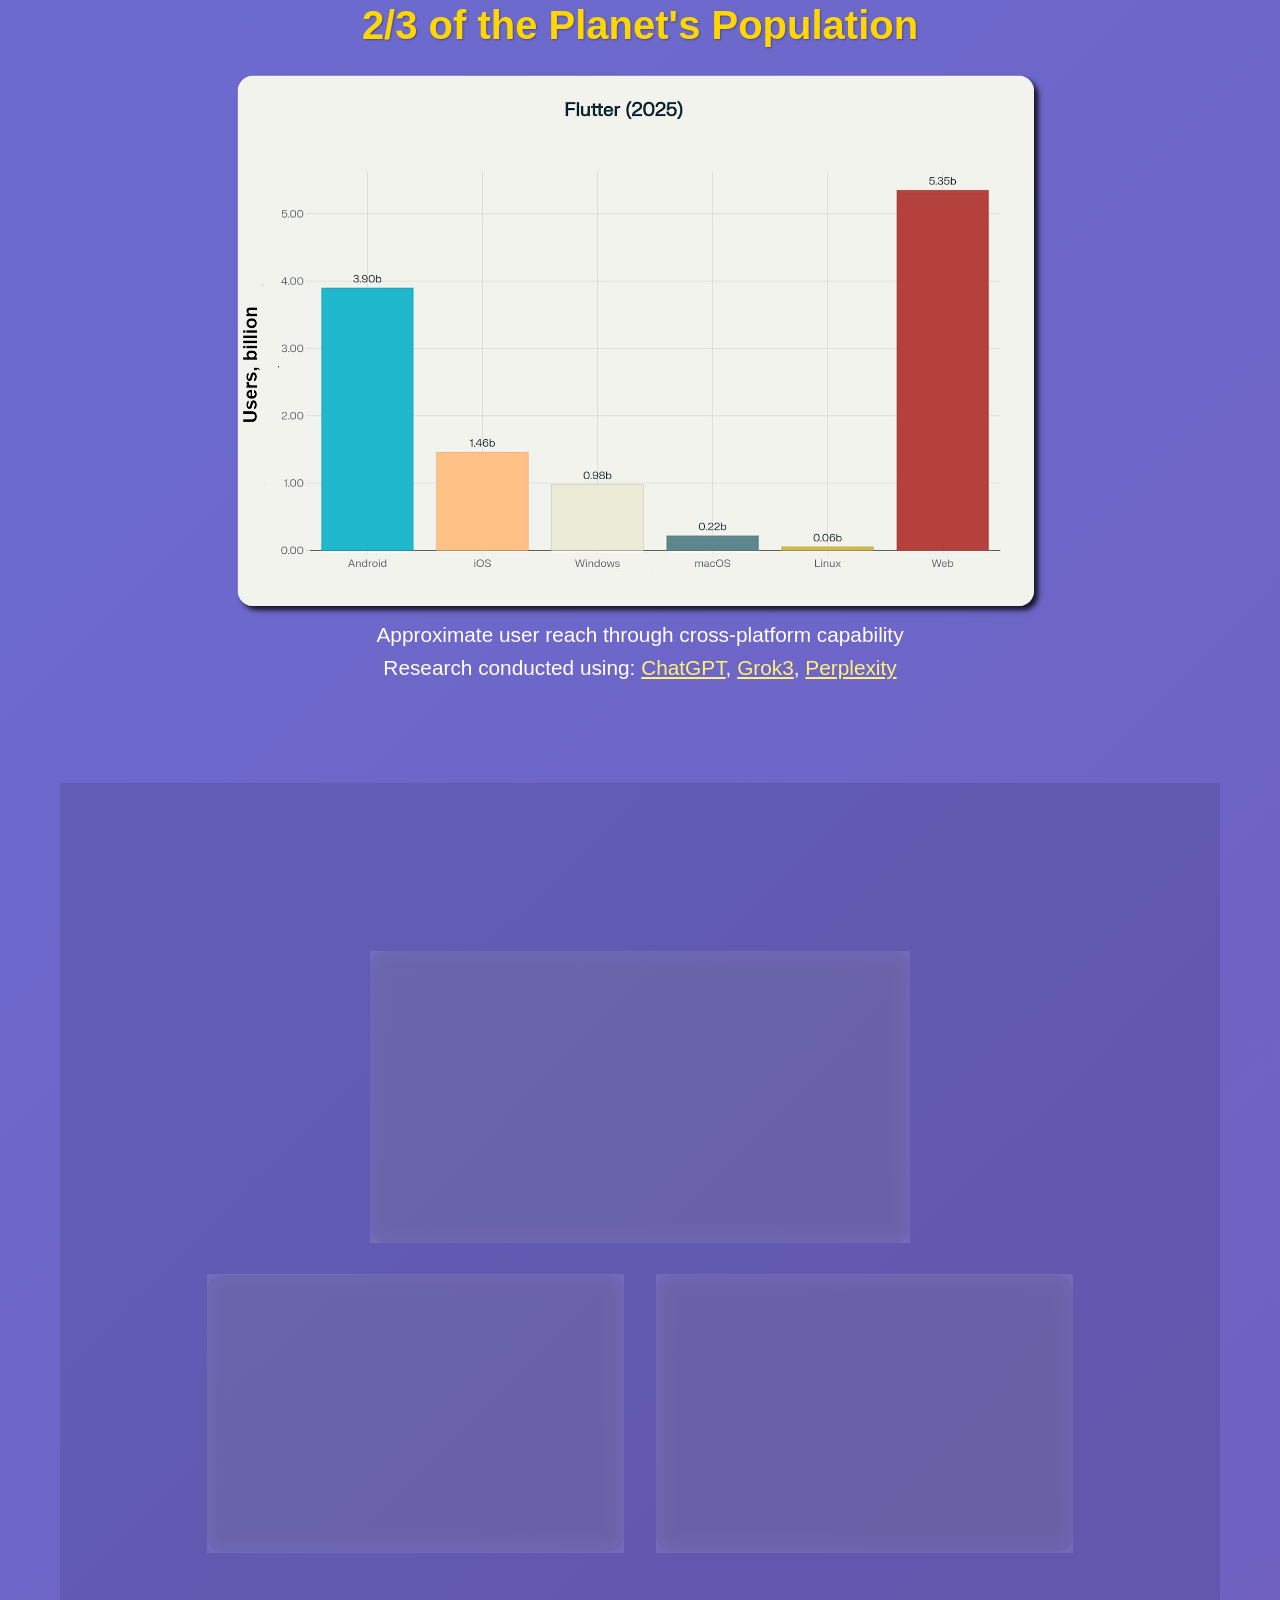
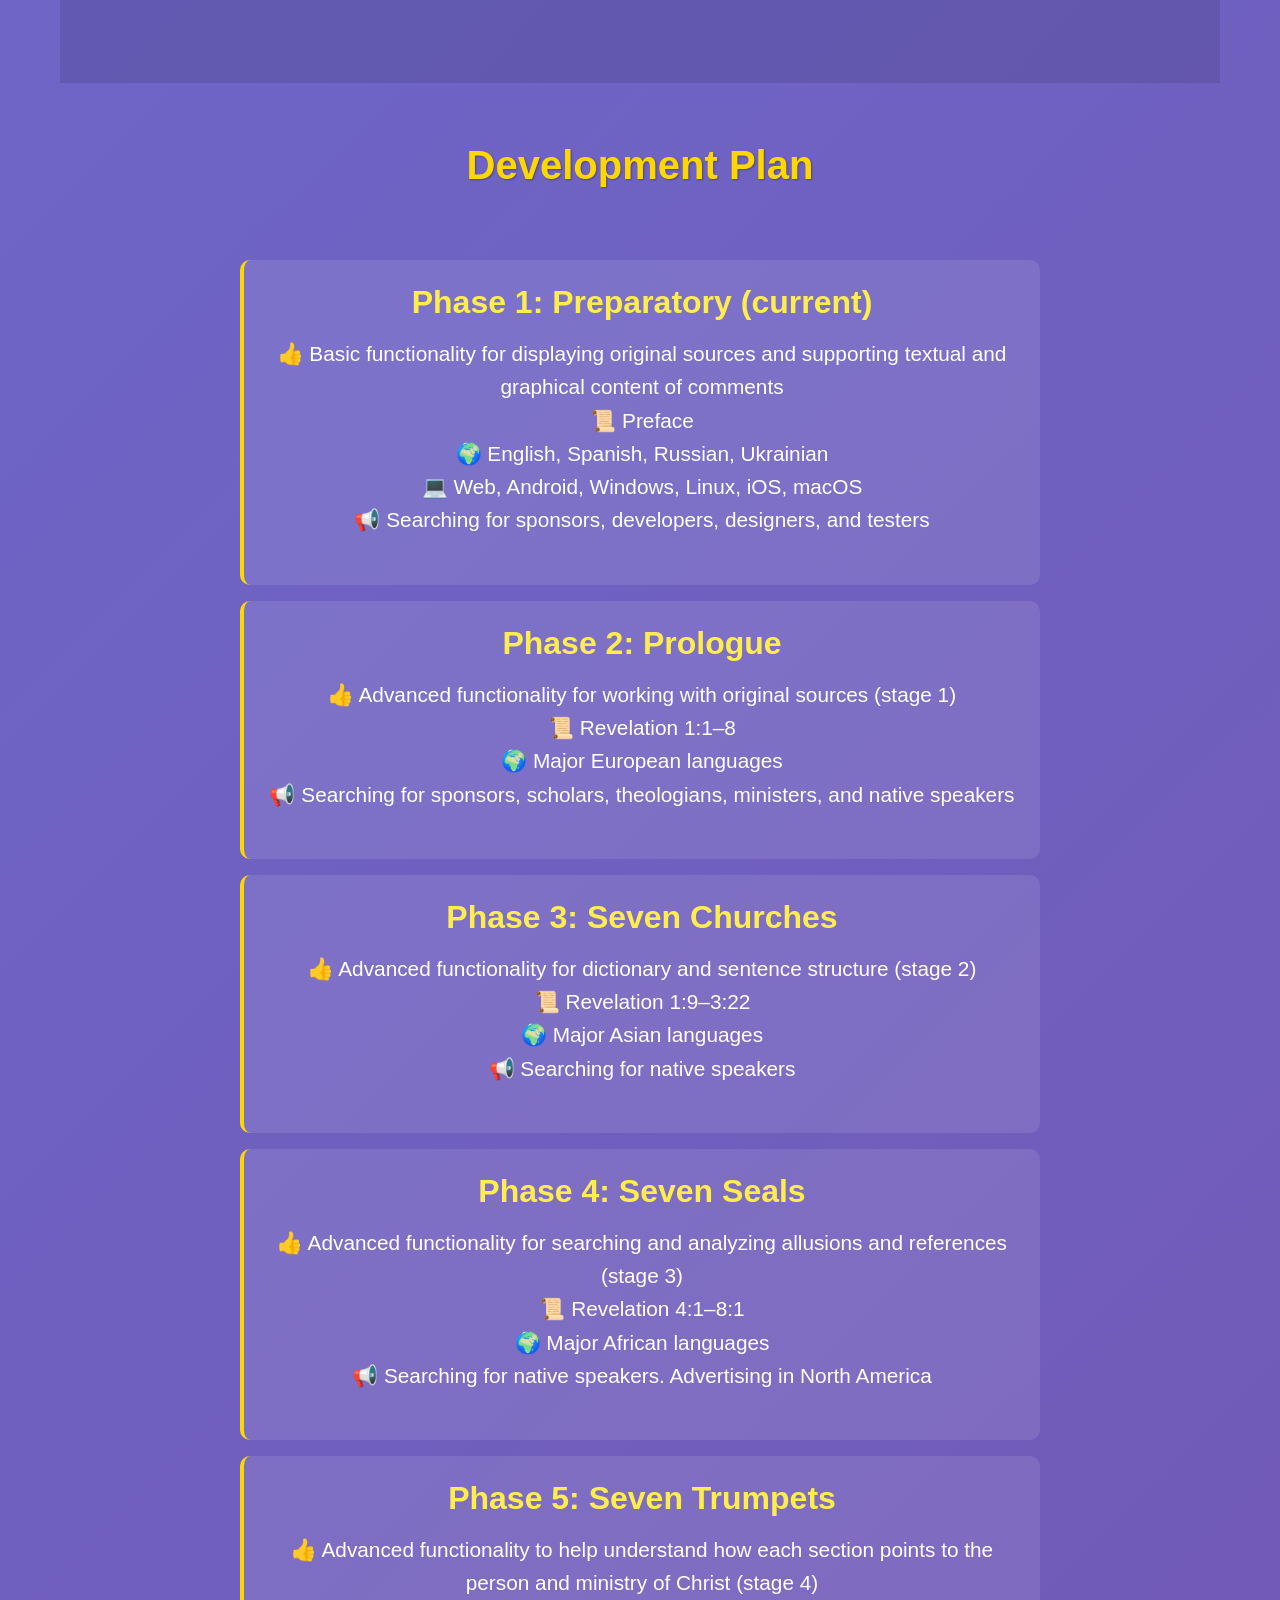
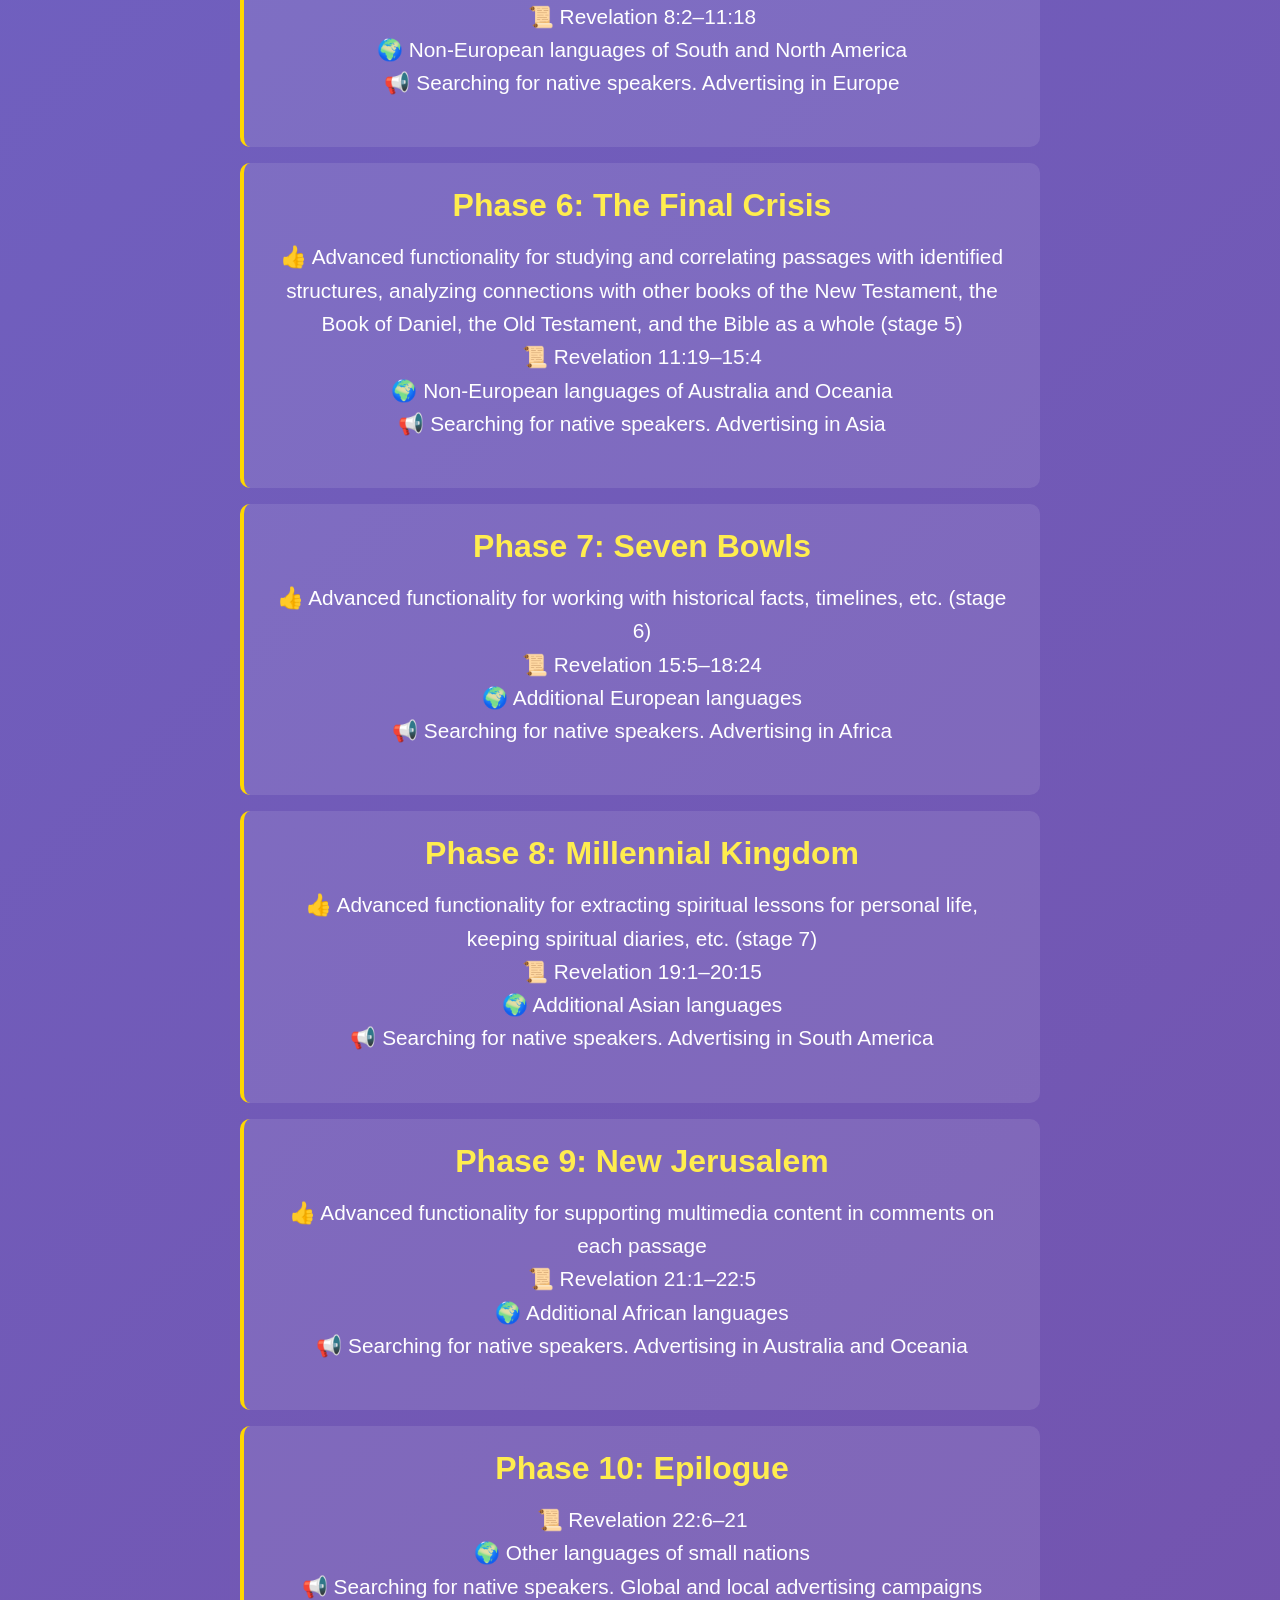
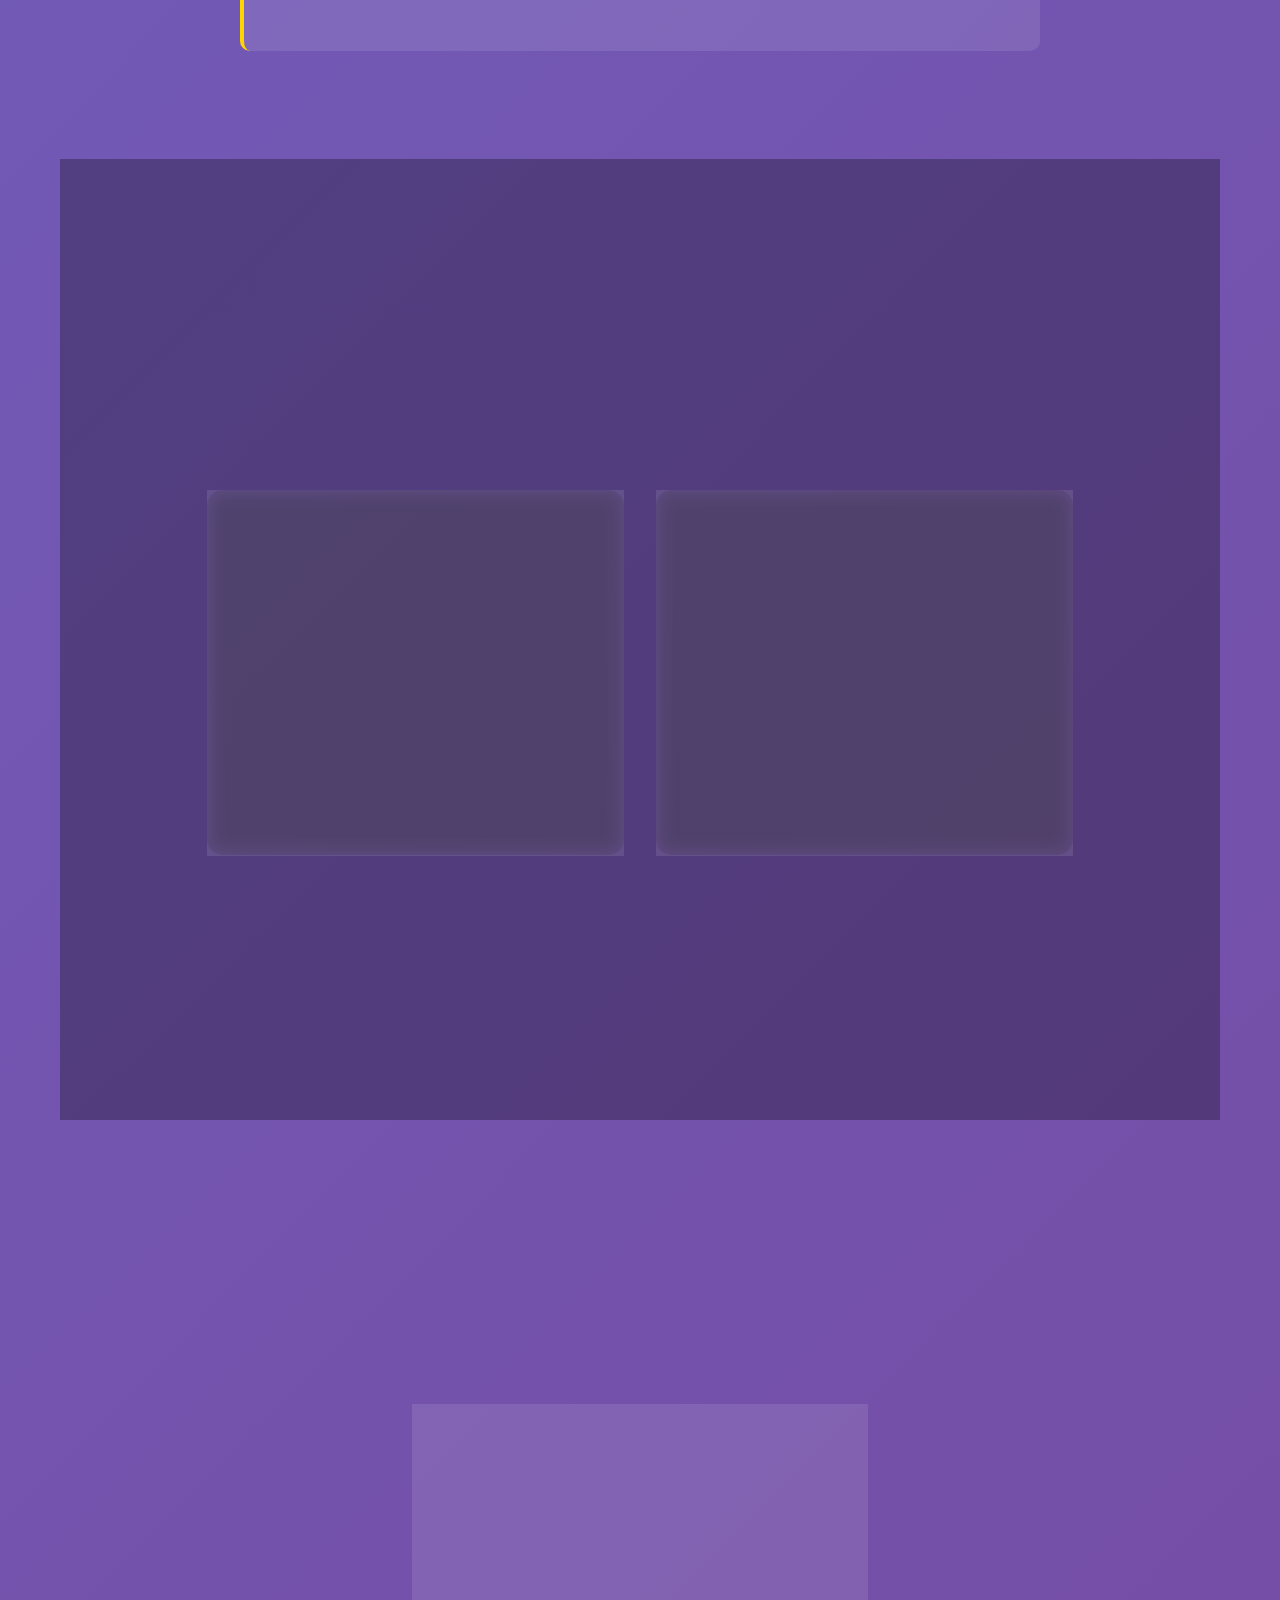
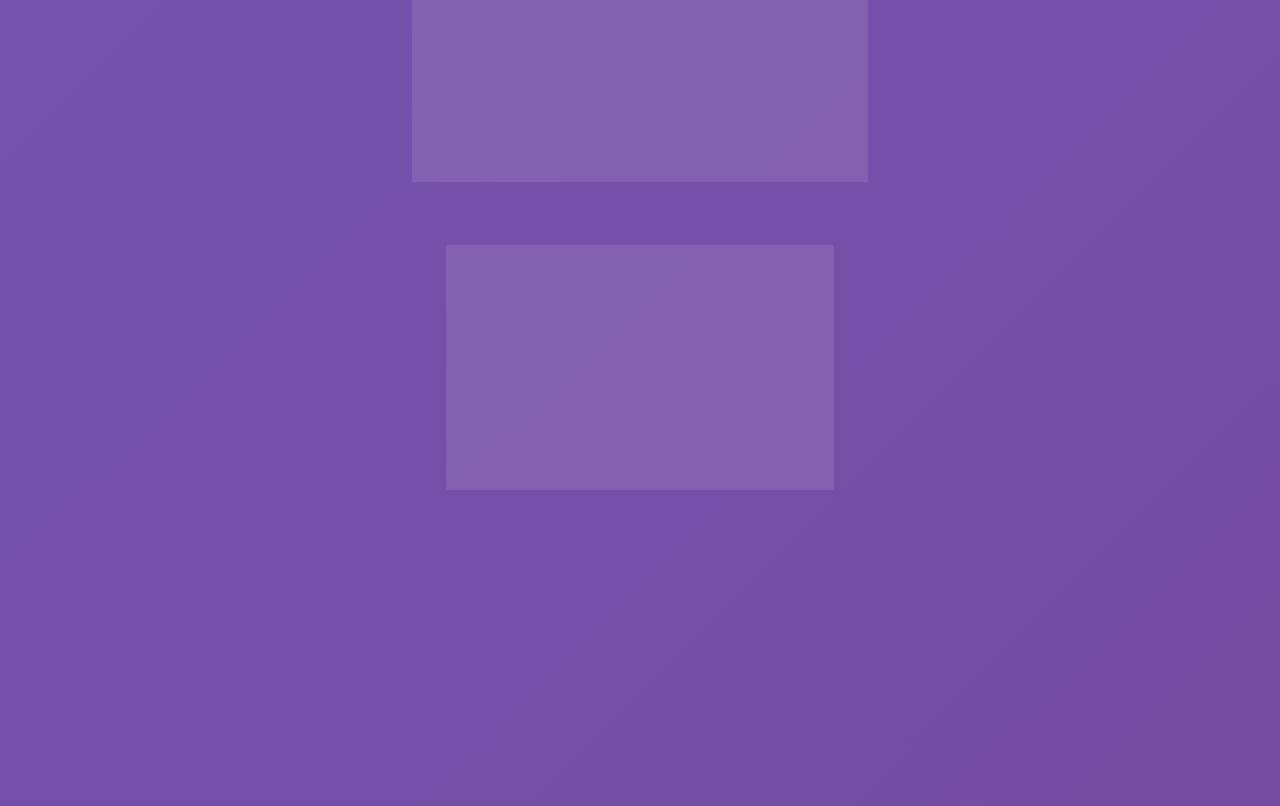
==== commit 06f55f84: "Fixed demo" ====
--- a/demo/en.html
+++ b/demo/en.html
@@ -296,7 +296,7 @@
                 • <u>Keeping</u> is presented in 2 stages: understanding how and which prophecies have been fulfilled in the <b>history</b> of the church and all humanity, and which are still awaiting fulfillment. Also, the last but one of the most important stages is aimed at each person looking into their <b>own life</b> in the light of what they have read and understood, to decide whether something needs to be changed in it.</p>
             </div>
             <p></p>
-            <img src="../assets/assets/images/Topics/preface3.jpg" width="50%">
+            <img src="../images/preface02.jpg" width="50%">
             <p></p>
             <div class="feature-card">
                 <h3>👨‍🏫 Author Team</h3>
@@ -465,7 +465,7 @@
                     <h3>🤝 How You Can Help</h3>
                     <p>• 🙏 Pray for us<br>
                     • 📢 Share <a href="https://www.revelation.website/demo/en.html" target="_blank">this link</a><br>
-                    • 💳 Become a sponsor via <a href="https://gofund.me/bfe9f863" target="_blank">GoFundMe</a>, <a href="https://waygiver.com/campaigns/3333" target="_blank">WayGiver</a><br>
+                    • 💳 Become a sponsor via <a href="https://waygiver.com/campaigns/3333" target="_blank">WayGiver</a><br>
                     • 👨‍💻 Participate in development on <a href="https://github.com/karnauhov/Revelation" target="_blank">GitHub</a><br>
                     • 📐 Test the application<br>
                     • 📝 Create content<br>
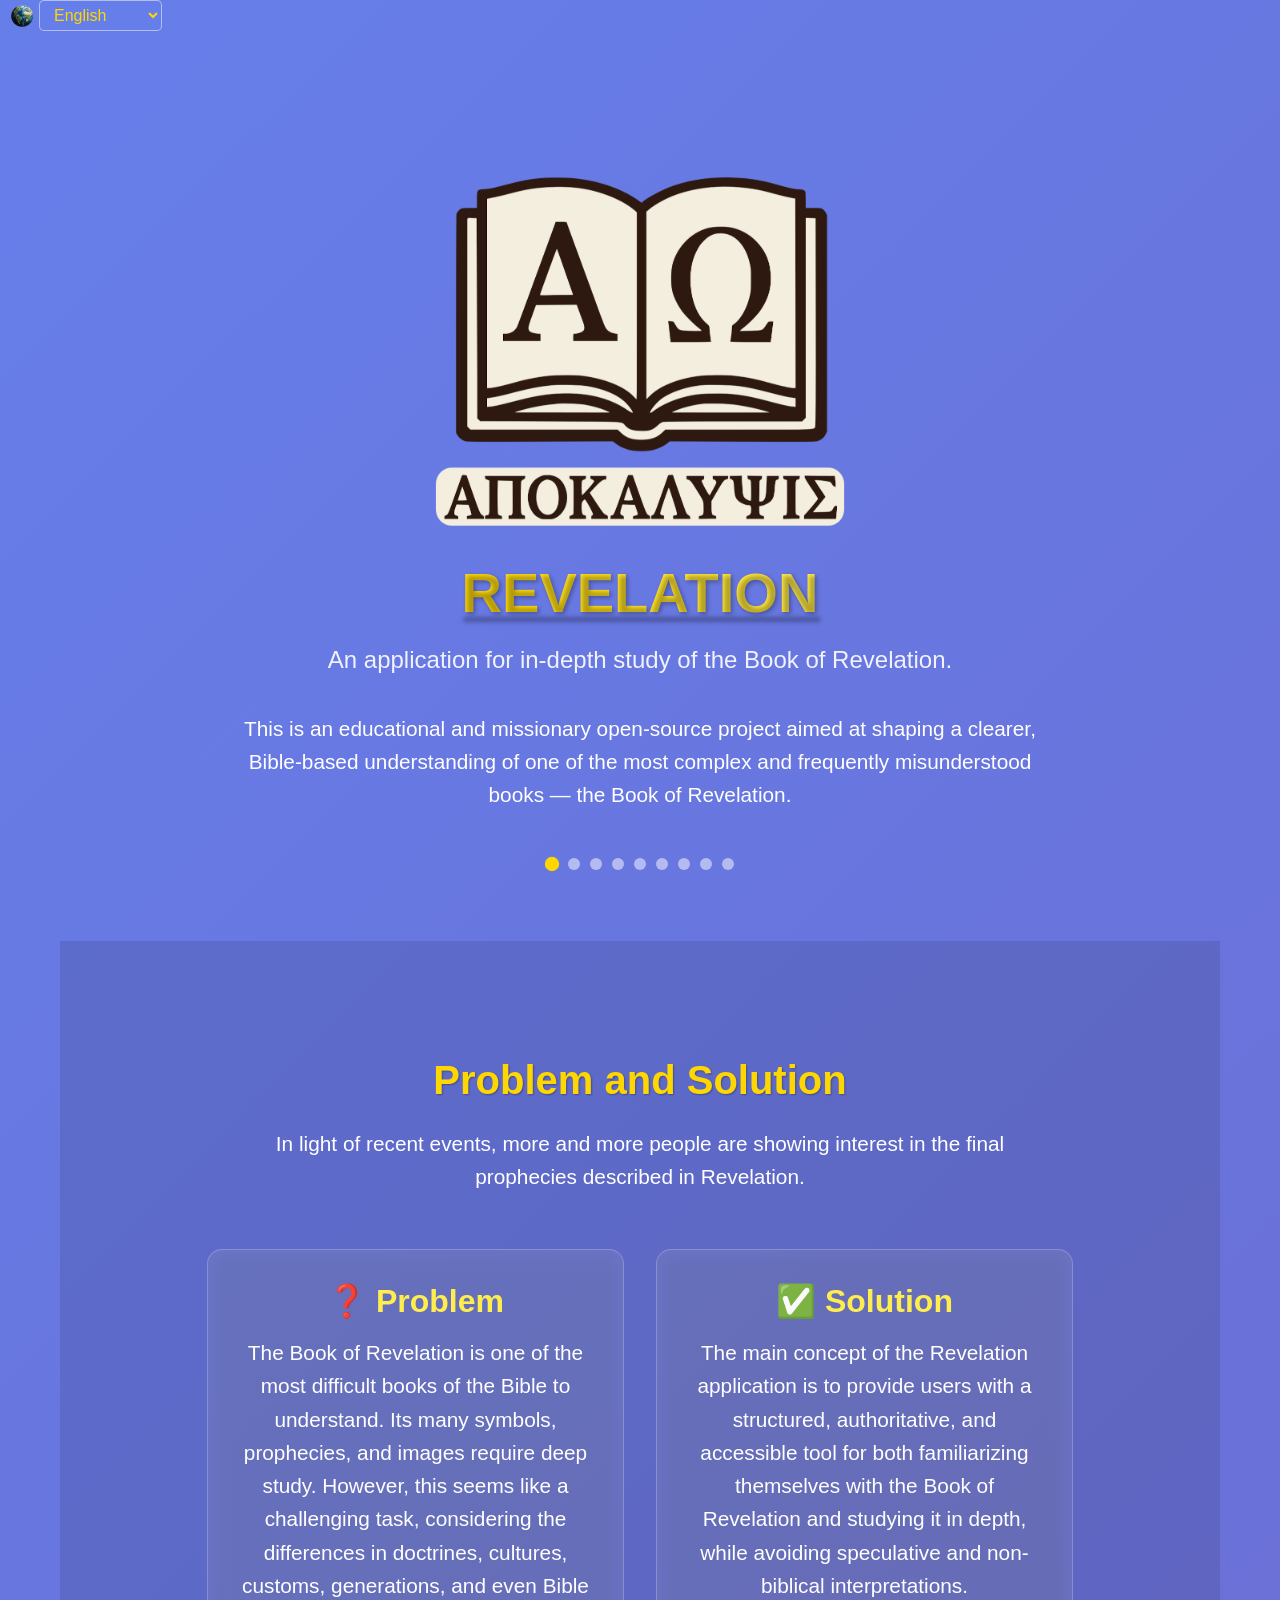
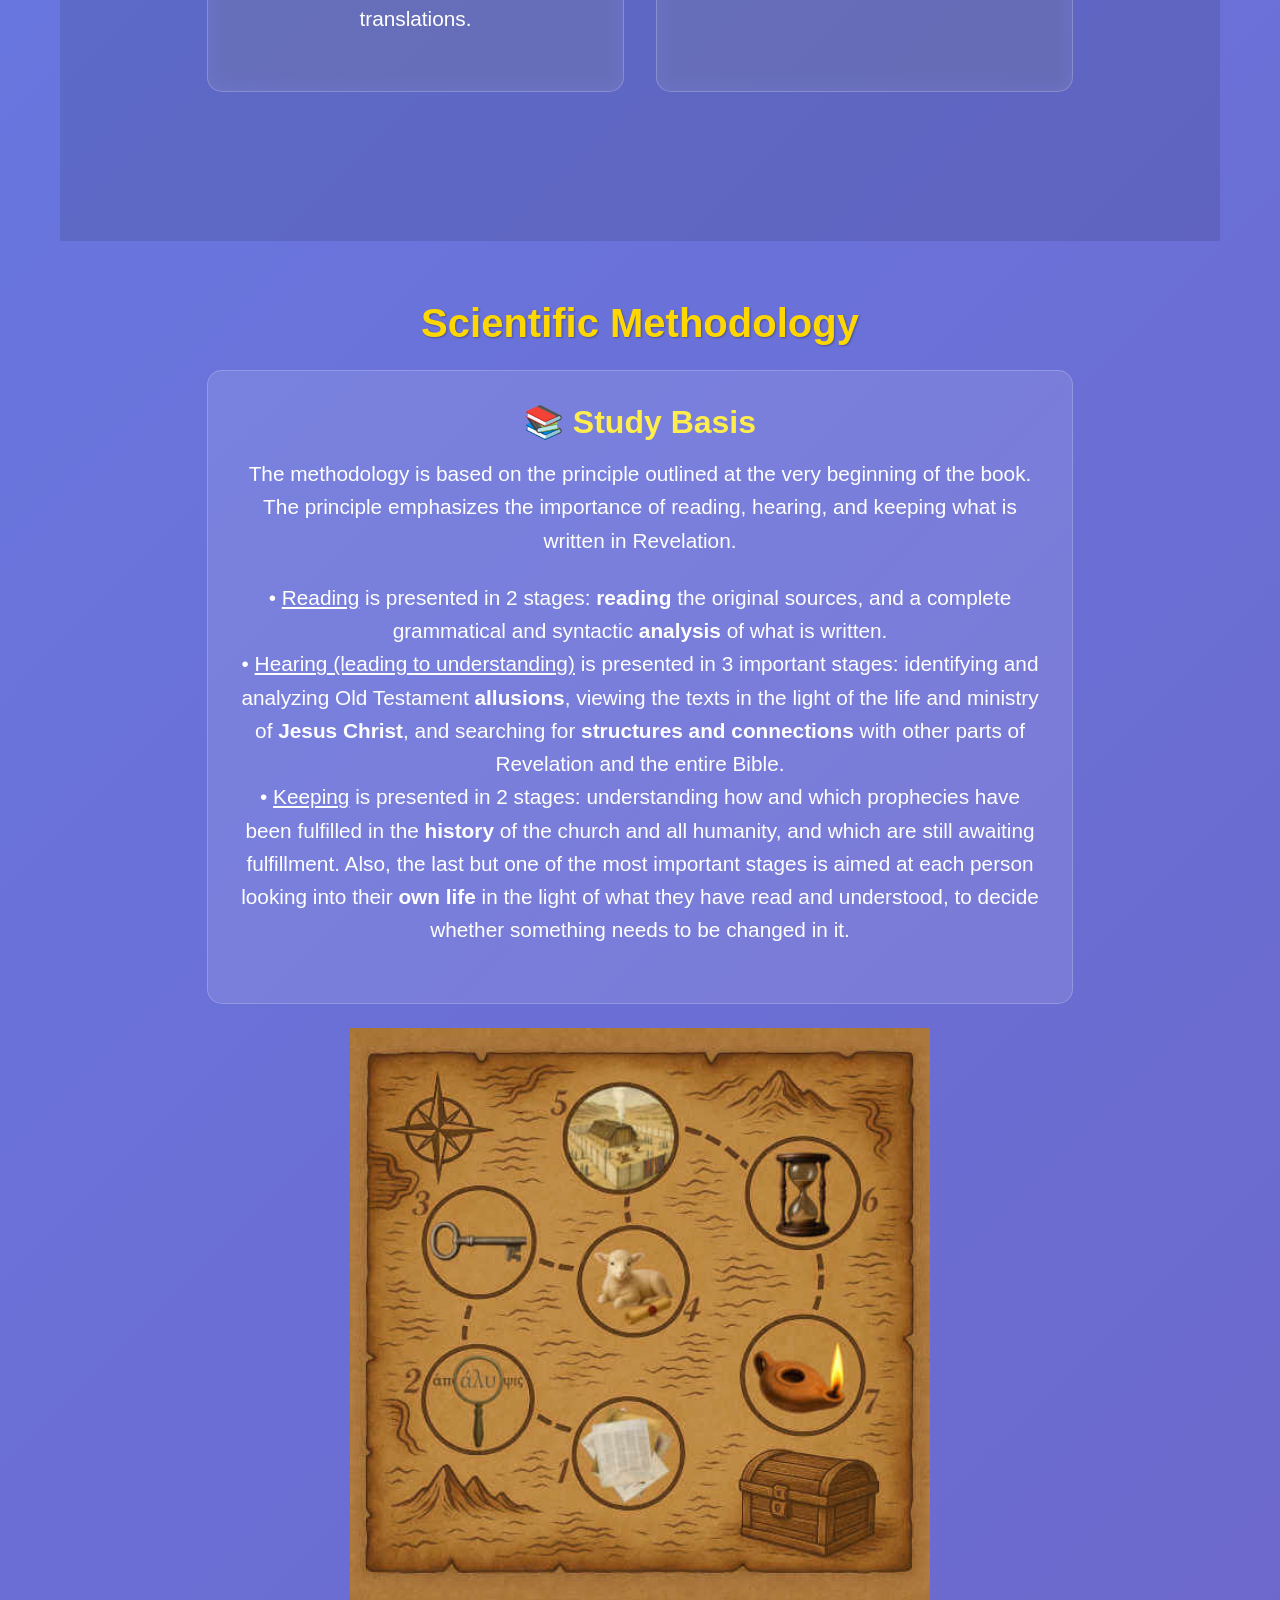
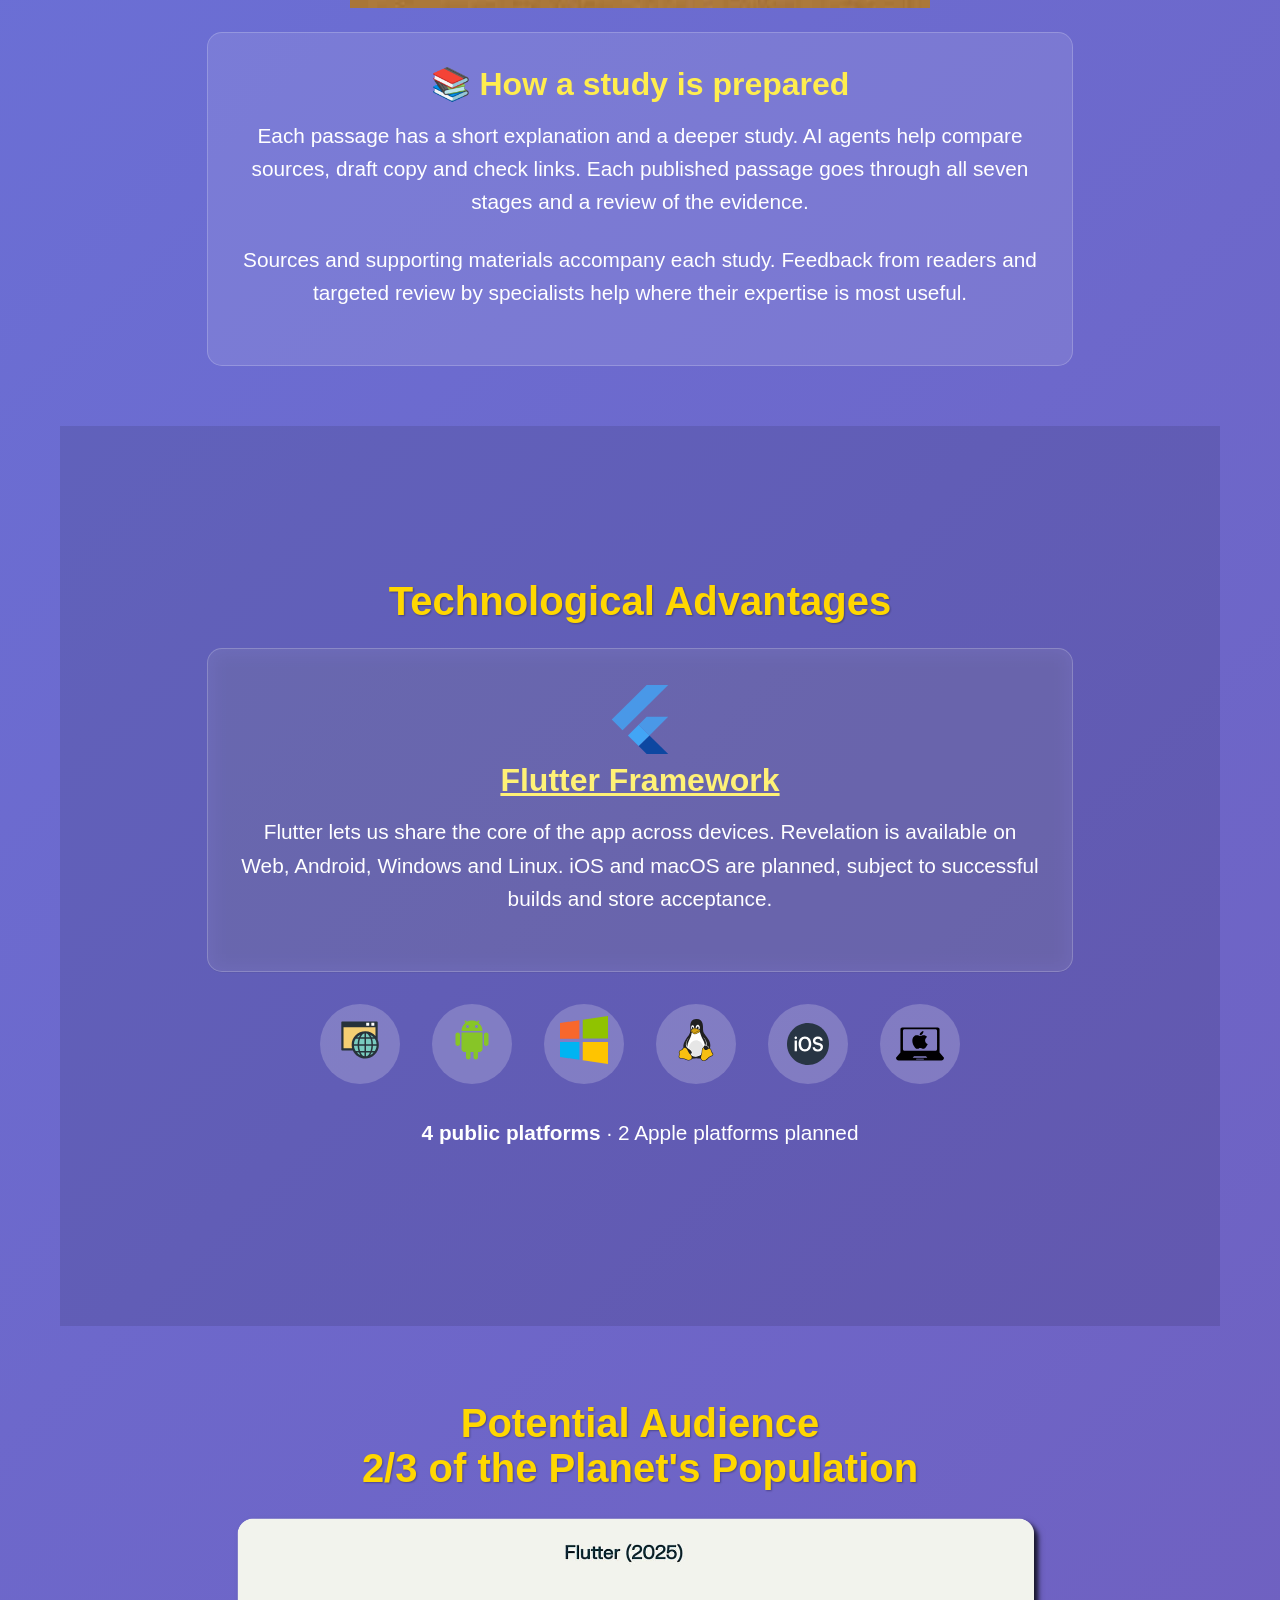
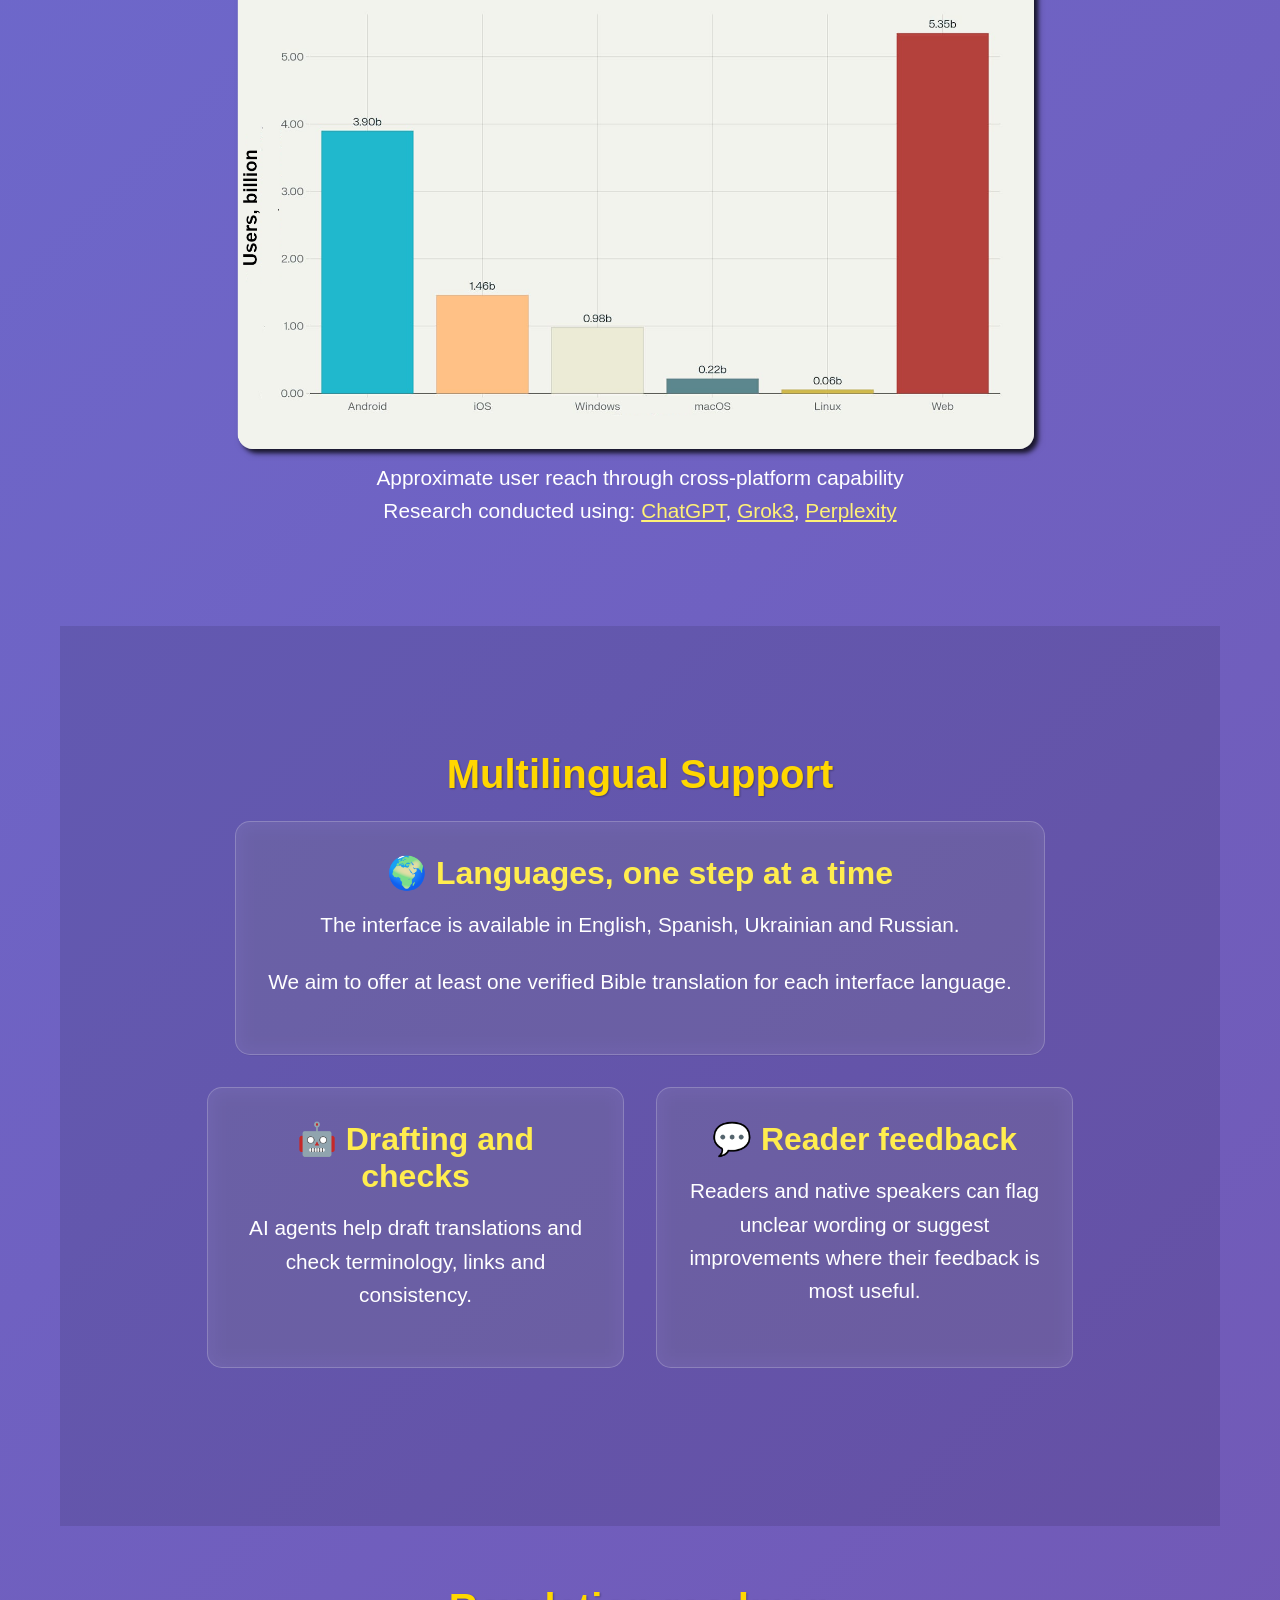
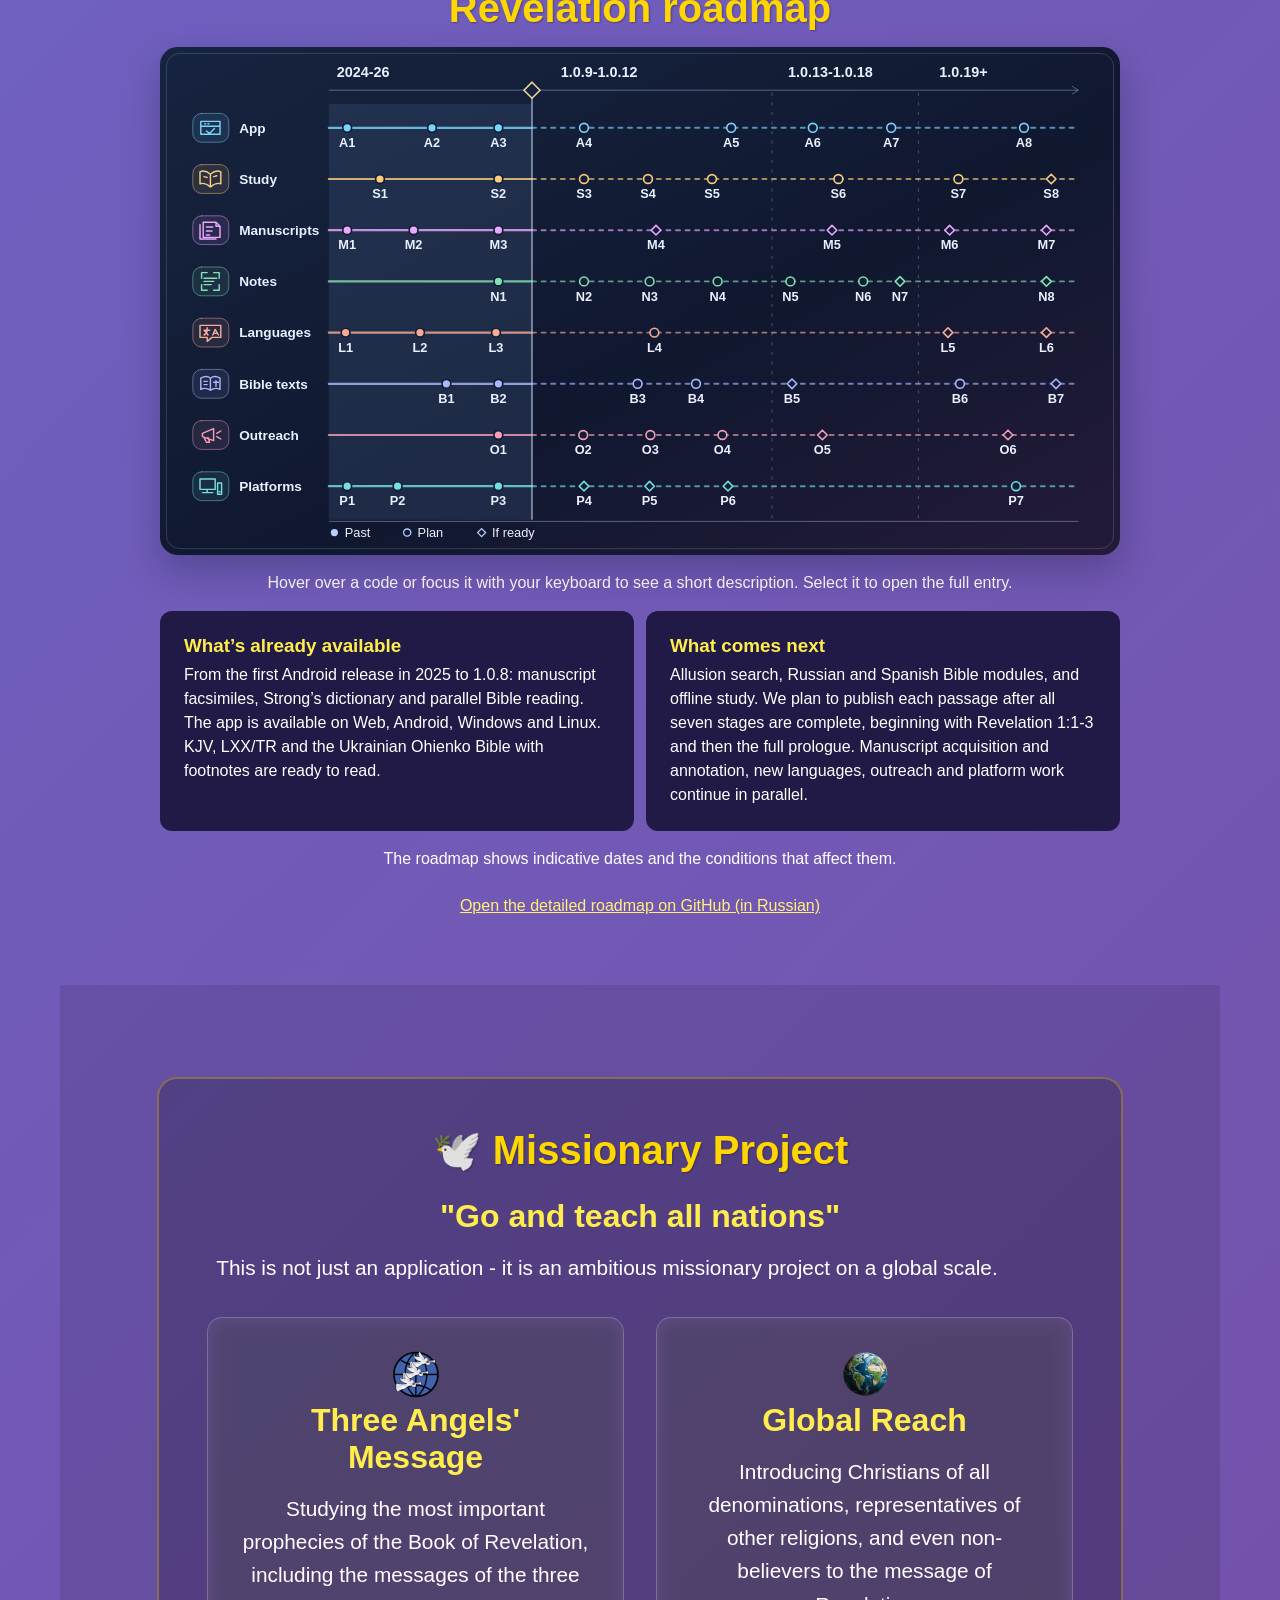
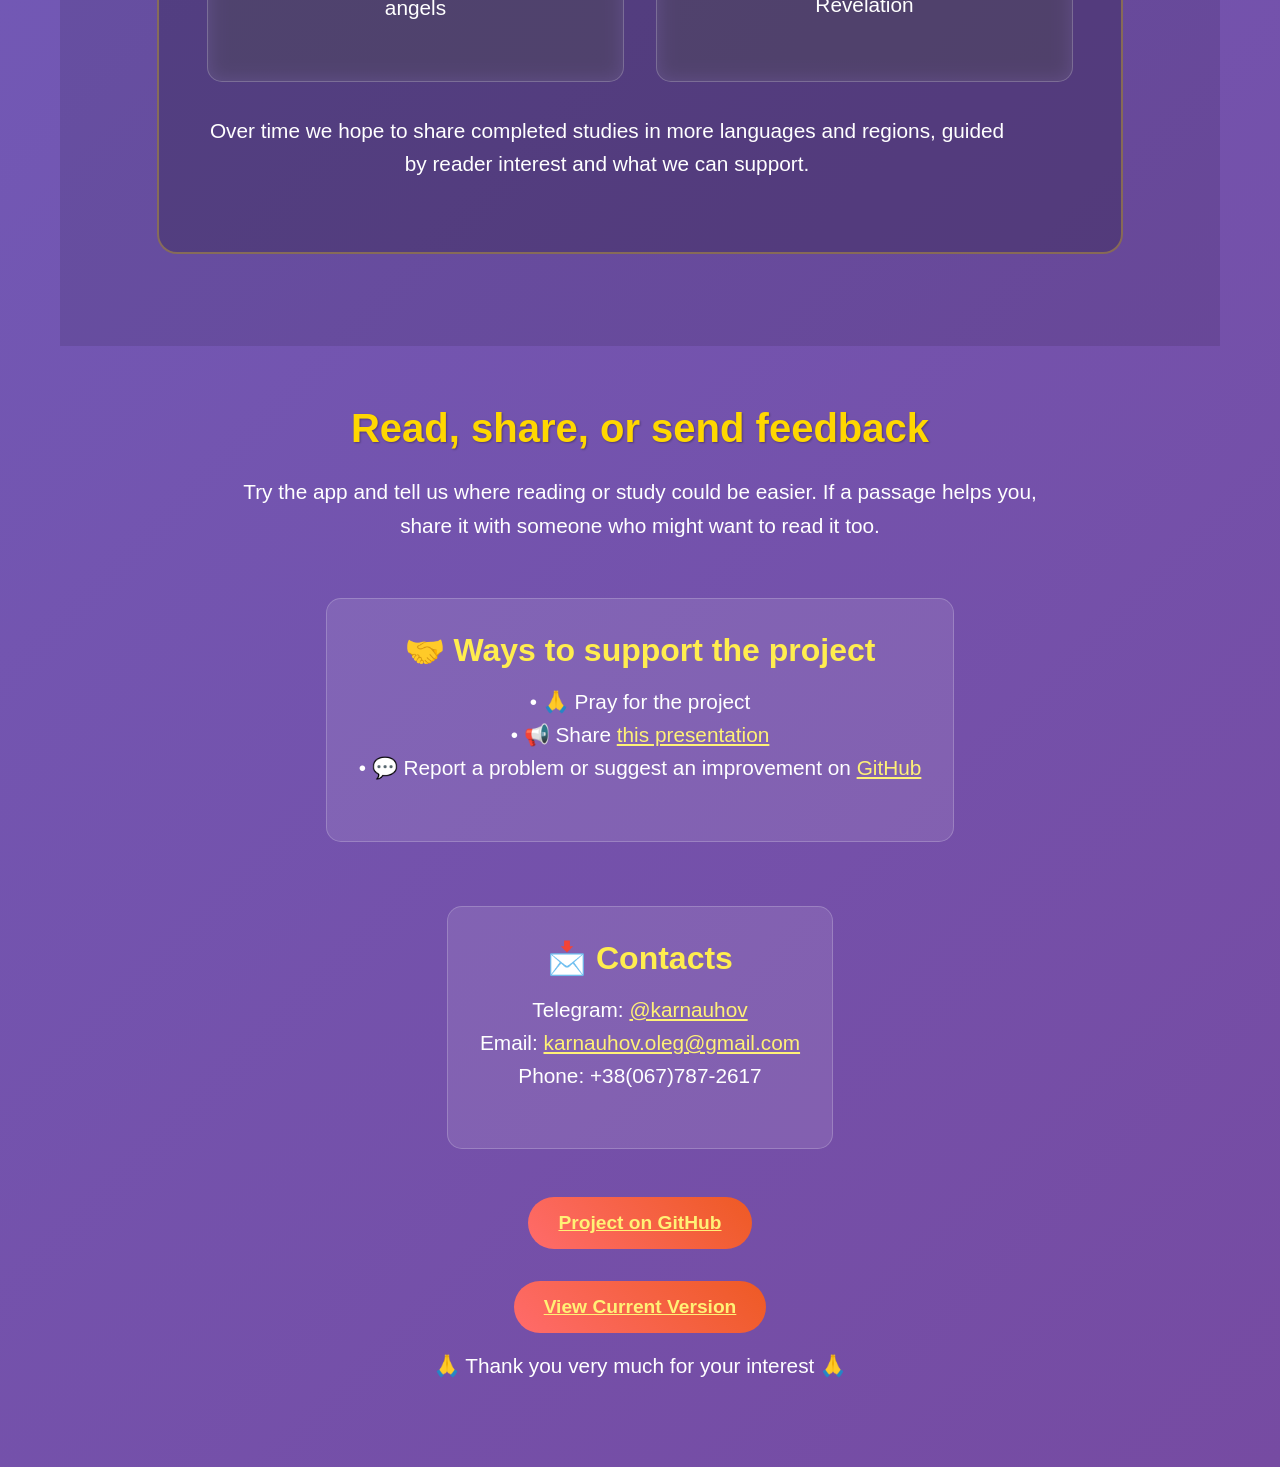
==== commit 5f8f5b12: "[REV317] Replace localized demo plans with the interactive roadmap Replace the old development plan " ====
--- a/demo/en.html
+++ b/demo/en.html
@@ -5,6 +5,9 @@
     <meta name="viewport" content="width=device-width, initial-scale=1.0">
     <title>Presentation of Revelation - an application for studying the Book of Revelation</title>
     <link rel="icon" type="image/png" href="../favicon.png"/>
+    <link rel="stylesheet" href="roadmap.css">
+    <script src="roadmap-milestones.js" defer></script>
+    <script src="roadmap.js" defer></script>
     <style>
         * {
             margin: 0;
@@ -149,20 +152,6 @@
         .stat-label {
             font-size: 1.1rem;
             opacity: 0.9;
-        }
-
-        .timeline {
-            position: relative;
-            max-width: 800px;
-            margin: 2rem auto;
-        }
-
-        .timeline-item {
-            background: rgba(255,255,255,0.1);
-            margin: 1rem 0;
-            padding: 1.5rem;
-            border-radius: 10px;
-            border-left: 4px solid #ffd700;
         }
 
         .cta-button {
@@ -299,10 +288,9 @@
             <img src="../images/preface02.jpg" width="50%">
             <p></p>
             <div class="feature-card">
-                <h3>👨‍🏫 Author Team</h3>
-                <p>To implement this methodology, it is planned to involve a large number of scholars, linguists, theologians, historians, pastors, and other ministers. Each of them could prepare "brief" and "in-depth" commentary texts corresponding to their qualifications for one of the passages of Revelation.</p>
-                <p>The "brief" text could be written in a simple style and small in volume for a wider audience. The "in-depth" text can be much larger in volume and contain more specialized terminology for those who wish to deepen their understanding.</p>
-                <p>Developers and designers would be able to provide the texts with various audio and visual materials to facilitate reading and assimilation.</p>
+                <h3>📚 How a study is prepared</h3>
+                <p>Each passage has a short explanation and a deeper study. AI agents help compare sources, draft copy and check links. Each published passage goes through all seven stages and a review of the evidence.</p>
+                <p>Sources and supporting materials accompany each study. Feedback from readers and targeted review by specialists help where their expertise is most useful.</p>
             </div>
         </div>
 
@@ -312,17 +300,17 @@
             <div class="feature-card">
                 <a href="https://flutter.dev/" target="_blank"><img src="../assets/assets/images/UI/lib_flutter.svg" width="64"></a>
                 <h3><a href="https://flutter.dev/" target="_blank">Flutter Framework</a></h3>
-                <p>The Revelation application is built on the modern Flutter framework from Google. This means that we write the code once and run it everywhere – on phones, tablets, PCs, and in browsers. Thus, one development team maintains the entire range of devices, rather than six separate teams working on their own applications. On all platforms, the application looks the same: on the web, Android, iOS, Windows, Mac, or even Linux – with a unified design and excellent performance.</p>
+                <p>Flutter lets us share the core of the app across devices. Revelation is available on Web, Android, Windows and Linux. iOS and macOS are planned, subject to successful builds and store acceptance.</p>
             </div>
             <div class="platform-icons">
                 <div class="platform-icon" title="Web"><a href="https://www.revelation.website" target="_blank"><img src="web.svg" width="48"></a></div>
                 <div class="platform-icon" title="Android"><a href="https://play.google.com/store/apps/details?id=ai11.link.revelation" target="_blank"><img src="android.svg" width="48"></a></div>
                 <div class="platform-icon" title="Windows"><a href="https://apps.microsoft.com/detail/9nxhrr2p4087" target="_blank"><img src="windows.svg" width="48"></a></div>
                 <div class="platform-icon" title="Linux"><a href="https://snapcraft.io/revelation-x" target="_blank"><img src="linux.svg" width="48"></a></div>
-                <div class="platform-icon" title="iOS (coming soon)"><img src="ios.svg" width="48"></div>
-                <div class="platform-icon" title="macOS (coming soon)"><img src="macos.svg" width="48"></div>
-            </div>
-            <p><strong>6 platforms</strong> simultaneously with minimal development costs</p>
+                <div class="platform-icon" title="iOS (planned)"><img src="ios.svg" width="48"></div>
+                <div class="platform-icon" title="macOS (planned)"><img src="macos.svg" width="48"></div>
+            </div>
+            <p><strong>4 public platforms</strong> · 2 Apple platforms planned</p>
         </div>
 
         <!-- Slide 5: Audience Reach -->
@@ -337,98 +325,48 @@
         <div class="slide" id="localization">
             <h2>Multilingual Support</h2>
             <div class="feature-card">
-                <h3>🌍 Global Localization</h3>
-                <p>Using AI for initial translation</p>
-                <p>Verification and correction by native speakers</p>
-                <p>Maximum number of languages for global coverage</p>
+                <h3>🌍 Languages, one step at a time</h3>
+                <p>The interface is available in English, Spanish, Ukrainian and Russian.</p>
+                <p>We aim to offer at least one verified Bible translation for each interface language.</p>
             </div>
             <div class="features-grid">
                 <div class="feature-card">
-                    <h3>🤖 AI Translation</h3>
-                    <p>Quick creation of fairly high-quality basic translations using advanced large language AI models</p>
+                    <h3>🤖 Drafting and checks</h3>
+                    <p>AI agents help draft translations and check terminology, links and consistency.</p>
                 </div>
                 <div class="feature-card">
-                    <h3>👥 Community</h3>
-                    <p>Forming a community of native speakers of various languages to check and improve translations of the interface and comments</p>
+                    <h3>💬 Reader feedback</h3>
+                    <p>Readers and native speakers can flag unclear wording or suggest improvements where their feedback is most useful.</p>
                 </div>
             </div>
         </div>
 
         <!-- Slide 7: Roadmap -->
-        <div class="slide" id="roadmap">
-            <h2>Development Plan</h2>
-            <div class="timeline">
-                <div class="timeline-item">
-                    <h3>Phase 1: Preparatory (current)</h3>
-                    <p>👍 Basic functionality for displaying original sources and supporting textual and graphical content of comments<br>
-                    📜 Preface<br>
-                    🌍 English, Spanish, Russian, Ukrainian<br>
-                    💻 Web, Android, Windows, Linux, iOS, macOS<br>
-                    📢 Searching for sponsors, developers, designers, and testers<br></p>
-                </div>
-                <div class="timeline-item">
-                    <h3>Phase 2: Prologue</h3>
-                    <p>👍 Advanced functionality for working with original sources (stage 1)<br>
-                    📜 Revelation 1:1–8<br>
-                    🌍 Major European languages<br>
-                    📢 Searching for sponsors, scholars, theologians, ministers, and native speakers<br></p>
-                </div>
-                <div class="timeline-item">
-                    <h3>Phase 3: Seven Churches</h3>
-                    <p>👍 Advanced functionality for dictionary and sentence structure (stage 2)<br>
-                    📜 Revelation 1:9–3:22<br>
-                    🌍 Major Asian languages<br>
-                    📢 Searching for native speakers<br></p>
-                </div>
-                <div class="timeline-item">
-                    <h3>Phase 4: Seven Seals</h3>
-                    <p>👍 Advanced functionality for searching and analyzing allusions and references (stage 3)<br>
-                    📜 Revelation 4:1–8:1<br>
-                    🌍 Major African languages<br>
-                    📢 Searching for native speakers. Advertising in North America<br></p>
-                </div>
-                <div class="timeline-item">
-                    <h3>Phase 5: Seven Trumpets</h3>
-                    <p>👍 Advanced functionality to help understand how each section points to the person and ministry of Christ (stage 4)<br>
-                    📜 Revelation 8:2–11:18<br>
-                    🌍 Non-European languages of South and North America<br>
-                    📢 Searching for native speakers. Advertising in Europe<br></p>
-                </div>
-                <div class="timeline-item">
-                    <h3>Phase 6: The Final Crisis</h3>
-                    <p>👍 Advanced functionality for studying and correlating passages with identified structures, analyzing connections with other books of the New Testament, the Book of Daniel, the Old Testament, and the Bible as a whole (stage 5)<br>
-                    📜 Revelation 11:19–15:4<br>
-                    🌍 Non-European languages of Australia and Oceania<br>
-                    📢 Searching for native speakers. Advertising in Asia<br></p>
-                </div>
-                <div class="timeline-item">
-                    <h3>Phase 7: Seven Bowls</h3>
-                    <p>👍 Advanced functionality for working with historical facts, timelines, etc. (stage 6)<br>
-                    📜 Revelation 15:5–18:24<br>
-                    🌍 Additional European languages<br>
-                    📢 Searching for native speakers. Advertising in Africa<br></p>
-                </div>
-                <div class="timeline-item">
-                    <h3>Phase 8: Millennial Kingdom</h3>
-                    <p>👍 Advanced functionality for extracting spiritual lessons for personal life, keeping spiritual diaries, etc. (stage 7)<br>
-                    📜 Revelation 19:1–20:15<br>
-                    🌍 Additional Asian languages<br>
-                    📢 Searching for native speakers. Advertising in South America<br></p>
-                </div>
-                <div class="timeline-item">
-                    <h3>Phase 9: New Jerusalem</h3>
-                    <p>👍 Advanced functionality for supporting multimedia content in comments on each passage<br>
-                    📜 Revelation 21:1–22:5<br>
-                    🌍 Additional African languages<br>
-                    📢 Searching for native speakers. Advertising in Australia and Oceania<br></p>
-                </div>
-                <div class="timeline-item">
-                    <h3>Phase 10: Epilogue</h3>
-                    <p>📜 Revelation 22:6–21<br>
-                    🌍 Other languages of small nations<br>
-                    📢 Searching for native speakers. Global and local advertising campaigns<br></p>
-                </div>
-            </div>
+        <div class="slide" id="roadmap" aria-labelledby="roadmap-title">
+            <h2 id="roadmap-title">Revelation roadmap</h2>
+            <div class="roadmap-chart">
+                <a class="roadmap-art" href="https://github.com/karnauhov/Revelation/blob/main/ROADMAP.md">
+                    <picture>
+                        <source media="(max-width: 700px)" srcset="roadmap-mobile.svg" width="480" height="733">
+                        <img src="roadmap.svg" width="1200" height="635" loading="lazy" alt="Eight parallel tracks in the Revelation project, from its first releases to the plans ahead. Open the detailed roadmap on GitHub (in Russian).">
+                    </picture>
+                </a>
+                <div class="roadmap-nodes"></div>
+                <div class="roadmap-tooltip" id="roadmap-tooltip" role="tooltip" hidden></div>
+            </div>
+            <p class="roadmap-note">Hover over a code or focus it with your keyboard to see a short description. Select it to open the full entry.</p>
+            <div class="roadmap-summary">
+                <div>
+                    <h3>What’s already available</h3>
+                    <p>From the first Android release in 2025 to 1.0.8: manuscript facsimiles, Strong’s dictionary and parallel Bible reading. The app is available on Web, Android, Windows and Linux. KJV, LXX/TR and the Ukrainian Ohienko Bible with footnotes are ready to read.</p>
+                </div>
+                <div>
+                    <h3>What comes next</h3>
+                    <p>Allusion search, Russian and Spanish Bible modules, and offline study. We plan to publish each passage after all seven stages are complete, beginning with Revelation 1:1-3 and then the full prologue. Manuscript acquisition and annotation, new languages, outreach and platform work continue in parallel.</p>
+                </div>
+            </div>
+            <p class="roadmap-note">The roadmap shows indicative dates and the conditions that affect them.</p>
+            <a class="roadmap-details" href="https://github.com/karnauhov/Revelation/blob/main/ROADMAP.md">Open the detailed roadmap on GitHub (in Russian)</a>
         </div>
 
         <!-- Slide 8: Missionary Aspect -->
@@ -450,26 +388,22 @@
                         <p>Introducing Christians of all denominations, representatives of other religions, and even non-believers to the message of Revelation</p>
                     </div>
                 </div>
-                
-                <p>It is planned to use in future evangelical and advertising campaigns around the world for maximum dissemination of God's message.</p>
+
+                <p>Over time we hope to share completed studies in more languages and regions, guided by reader interest and what we can support.</p>
             </div>
         </div>
 
         <!-- Slide 9: Call to Action -->
         <div class="slide" id="join">
-            <h2>Join the Project</h2>
-            <p>The Revelation application will combine advanced technology and deep theological work to make the Book of Revelation accessible to all. We invite you to support the project and join its mission to spread a clear understanding of the Book of Revelation.</p>
+            <h2>Read, share, or send feedback</h2>
+            <p>Try the app and tell us where reading or study could be easier. If a passage helps you, share it with someone who might want to read it too.</p>
             
             <div class="features-grid">
                 <div class="feature-card">
-                    <h3>🤝 How You Can Help</h3>
-                    <p>• 🙏 Pray for us<br>
-                    • 📢 Share <a href="https://www.revelation.website/demo/en.html" target="_blank">this link</a><br>
-                    • 💳 Become a sponsor via <a href="https://waygiver.com/campaigns/3333" target="_blank">WayGiver</a><br>
-                    • 👨‍💻 Participate in development on <a href="https://github.com/karnauhov/Revelation" target="_blank">GitHub</a><br>
-                    • 📐 Test the application<br>
-                    • 📝 Create content<br>
-                    • 🌍 Participate in translations<br></p>
+                    <h3>🤝 Ways to support the project</h3>
+                    <p>• 🙏 Pray for the project<br>
+                    • 📢 Share <a href="https://www.revelation.website/demo/en.html" target="_blank">this presentation</a><br>
+                    • 💬 Report a problem or suggest an improvement on <a href="https://github.com/karnauhov/Revelation/issues" target="_blank">GitHub</a></p>
                 </div>
             </div>
             
--- a/demo/roadmap.css
+++ b/demo/roadmap.css
@@ -0,0 +1,124 @@
+#roadmap {
+    gap: 1rem;
+}
+
+#roadmap h2 {
+    margin-bottom: 0;
+}
+
+.roadmap-chart {
+    position: relative;
+    width: min(100%, 960px);
+}
+
+.roadmap-art {
+    display: block;
+    border-radius: 16px;
+    box-shadow: 0 16px 36px rgba(12, 20, 44, .27);
+}
+
+.roadmap-art picture {
+    display: block;
+}
+
+.roadmap-node {
+    position: absolute;
+    transform: translate(-50%, -50%);
+    width: clamp(28px, 3.9%, 40px);
+    height: clamp(30px, 5.9%, 44px);
+    border-radius: 5px;
+}
+
+.roadmap-node:hover,
+.roadmap-node:focus-visible {
+    outline: 2px solid #ffed93;
+    background: rgba(255, 237, 147, .13);
+    z-index: 1;
+}
+
+.roadmap-tooltip {
+    position: absolute;
+    z-index: 2;
+    width: max-content;
+    max-width: min(320px, calc(100% - 16px));
+    padding: .55rem .7rem;
+    border: 1px solid #c8aaff;
+    border-radius: 8px;
+    background: #211a46;
+    color: #fff;
+    font-size: .9rem;
+    line-height: 1.4;
+    text-align: start;
+    box-shadow: 0 5px 18px rgba(5, 8, 24, .4);
+    pointer-events: none;
+}
+
+.roadmap-art:focus-visible,
+.roadmap-details:focus-visible {
+    outline: 3px solid #ffed93;
+    outline-offset: 5px;
+}
+
+.roadmap-art img {
+    display: block;
+    width: 100%;
+    height: auto;
+    border-radius: inherit;
+}
+
+.roadmap-summary {
+    width: min(100%, 960px);
+    display: grid;
+    grid-template-columns: repeat(2, minmax(0, 1fr));
+    gap: .75rem;
+    text-align: start;
+}
+
+.roadmap-summary > div {
+    padding: clamp(1rem, 2.5vw, 1.5rem);
+    border-radius: 12px;
+    background: #211a46;
+}
+
+.roadmap-summary h3 {
+    font-size: 1.18rem;
+    margin-bottom: .35rem;
+}
+
+.roadmap-summary p,
+.roadmap-note {
+    margin: 0;
+    font-size: 1rem;
+    line-height: 1.5;
+}
+
+.roadmap-details {
+    display: inline-block;
+    padding: .65rem .8rem;
+}
+
+body:has(.nav-dot:nth-child(7).active) .navigation {
+    top: 50%;
+    right: 5px;
+    bottom: auto;
+    left: auto;
+    flex-direction: column;
+    gap: 8px;
+    transform: translateY(-50%);
+}
+
+@media (max-width: 700px) {
+    .roadmap-summary {
+        grid-template-columns: 1fr;
+    }
+
+    #roadmap {
+        padding-inline: .25rem;
+    }
+
+    .roadmap-node {
+        width: 11%;
+        height: 5.7%;
+    }
+
+}
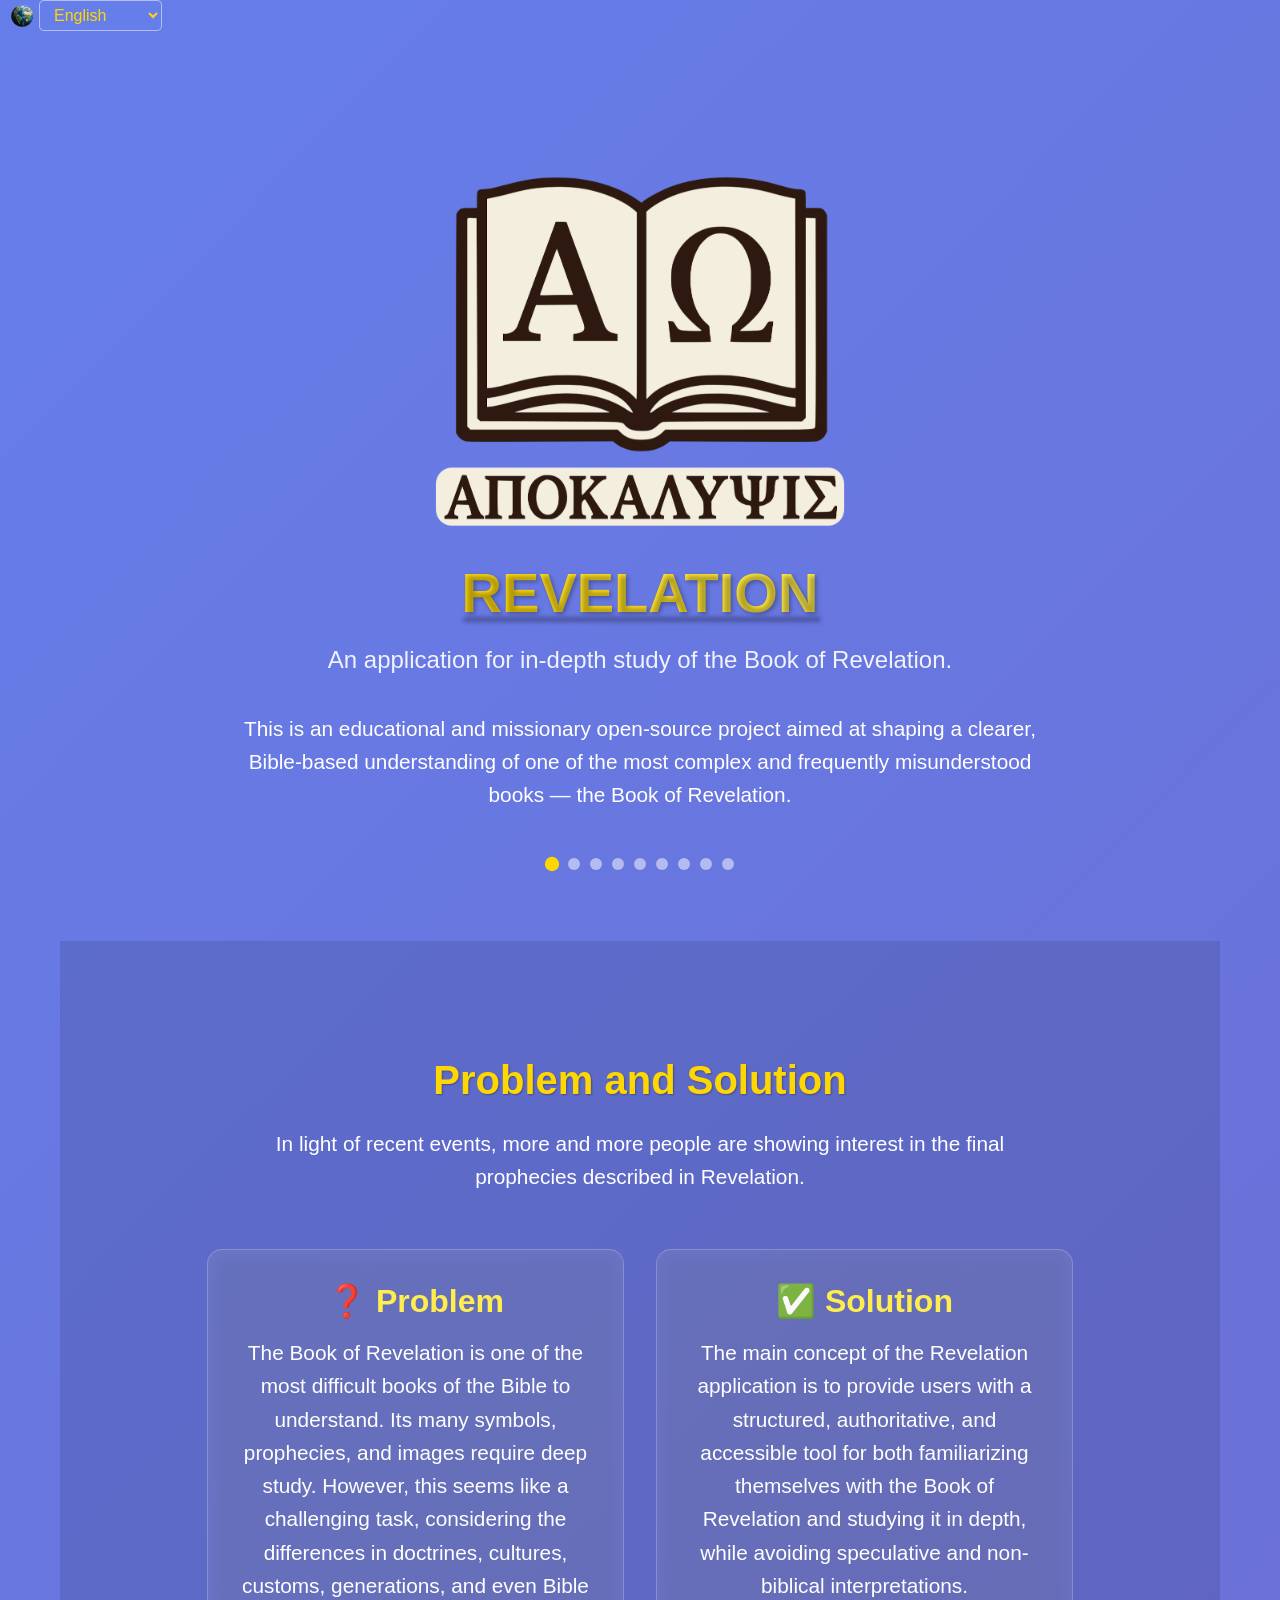
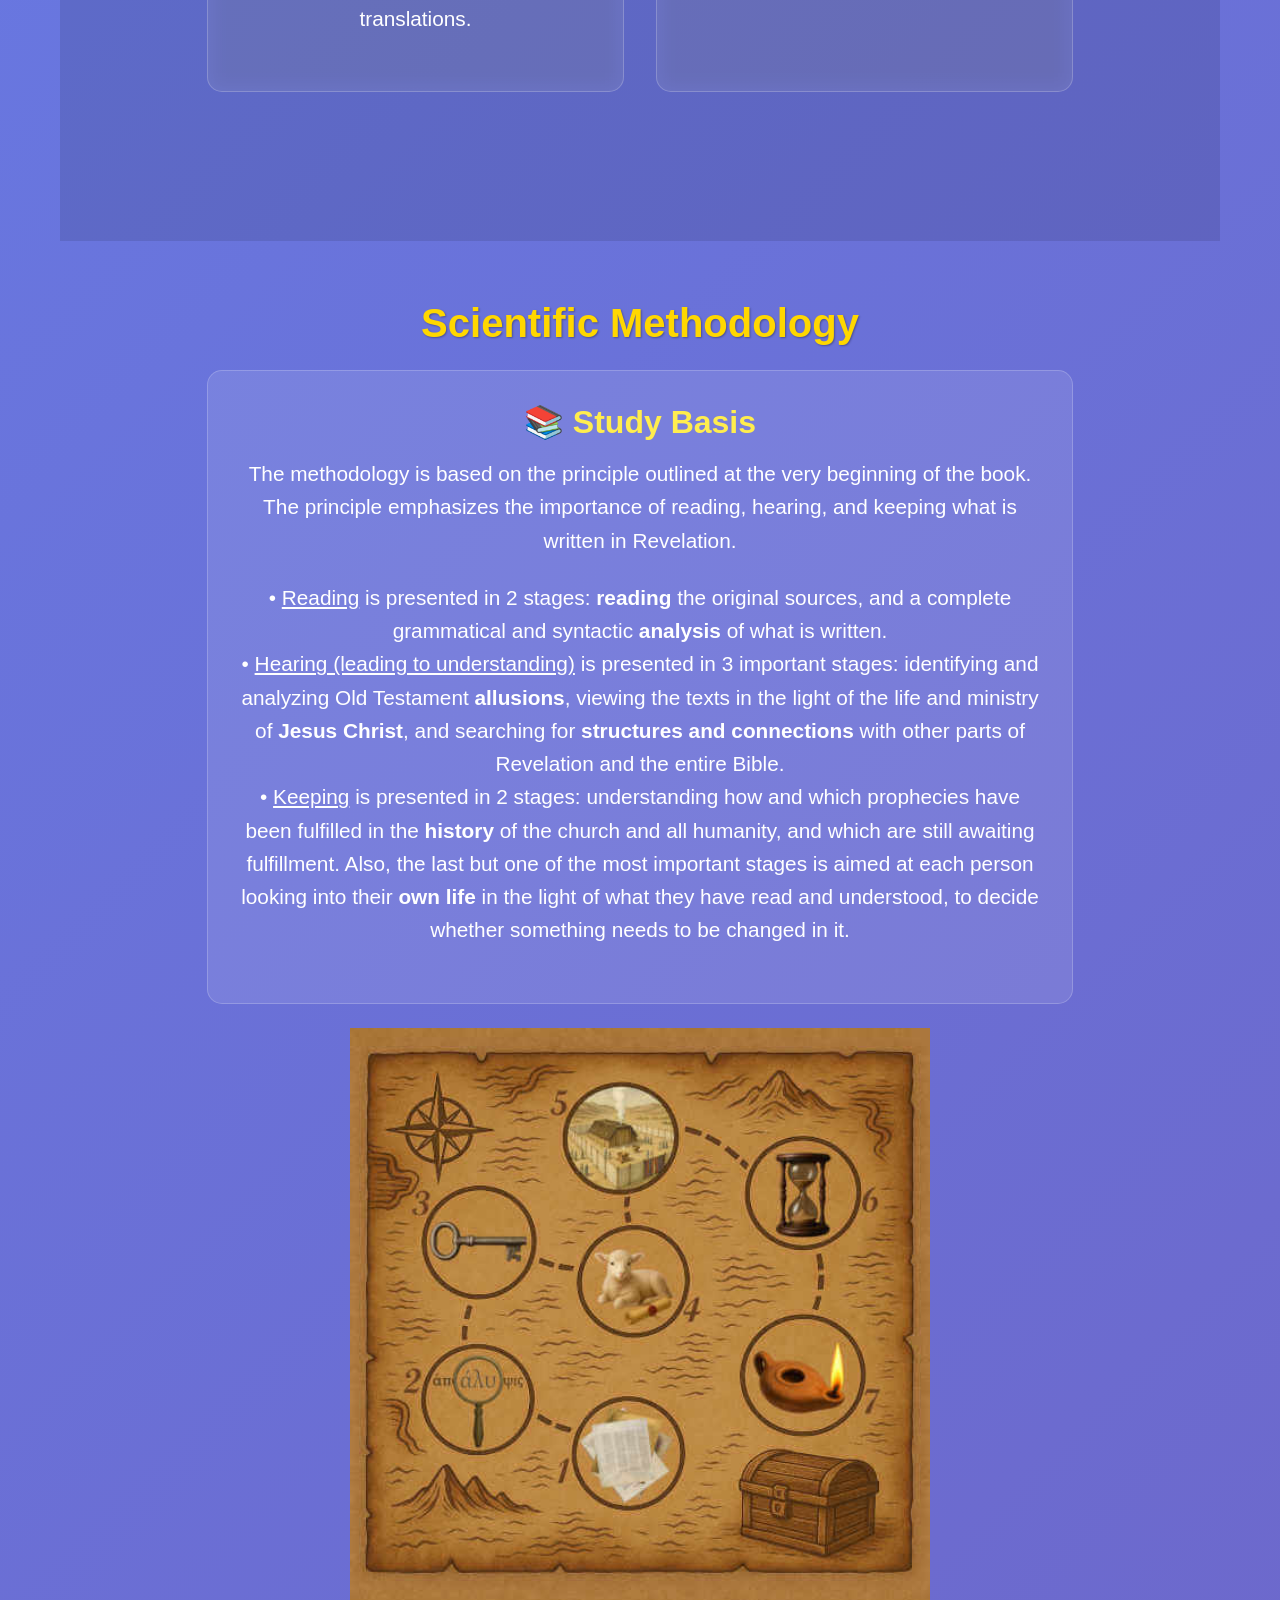
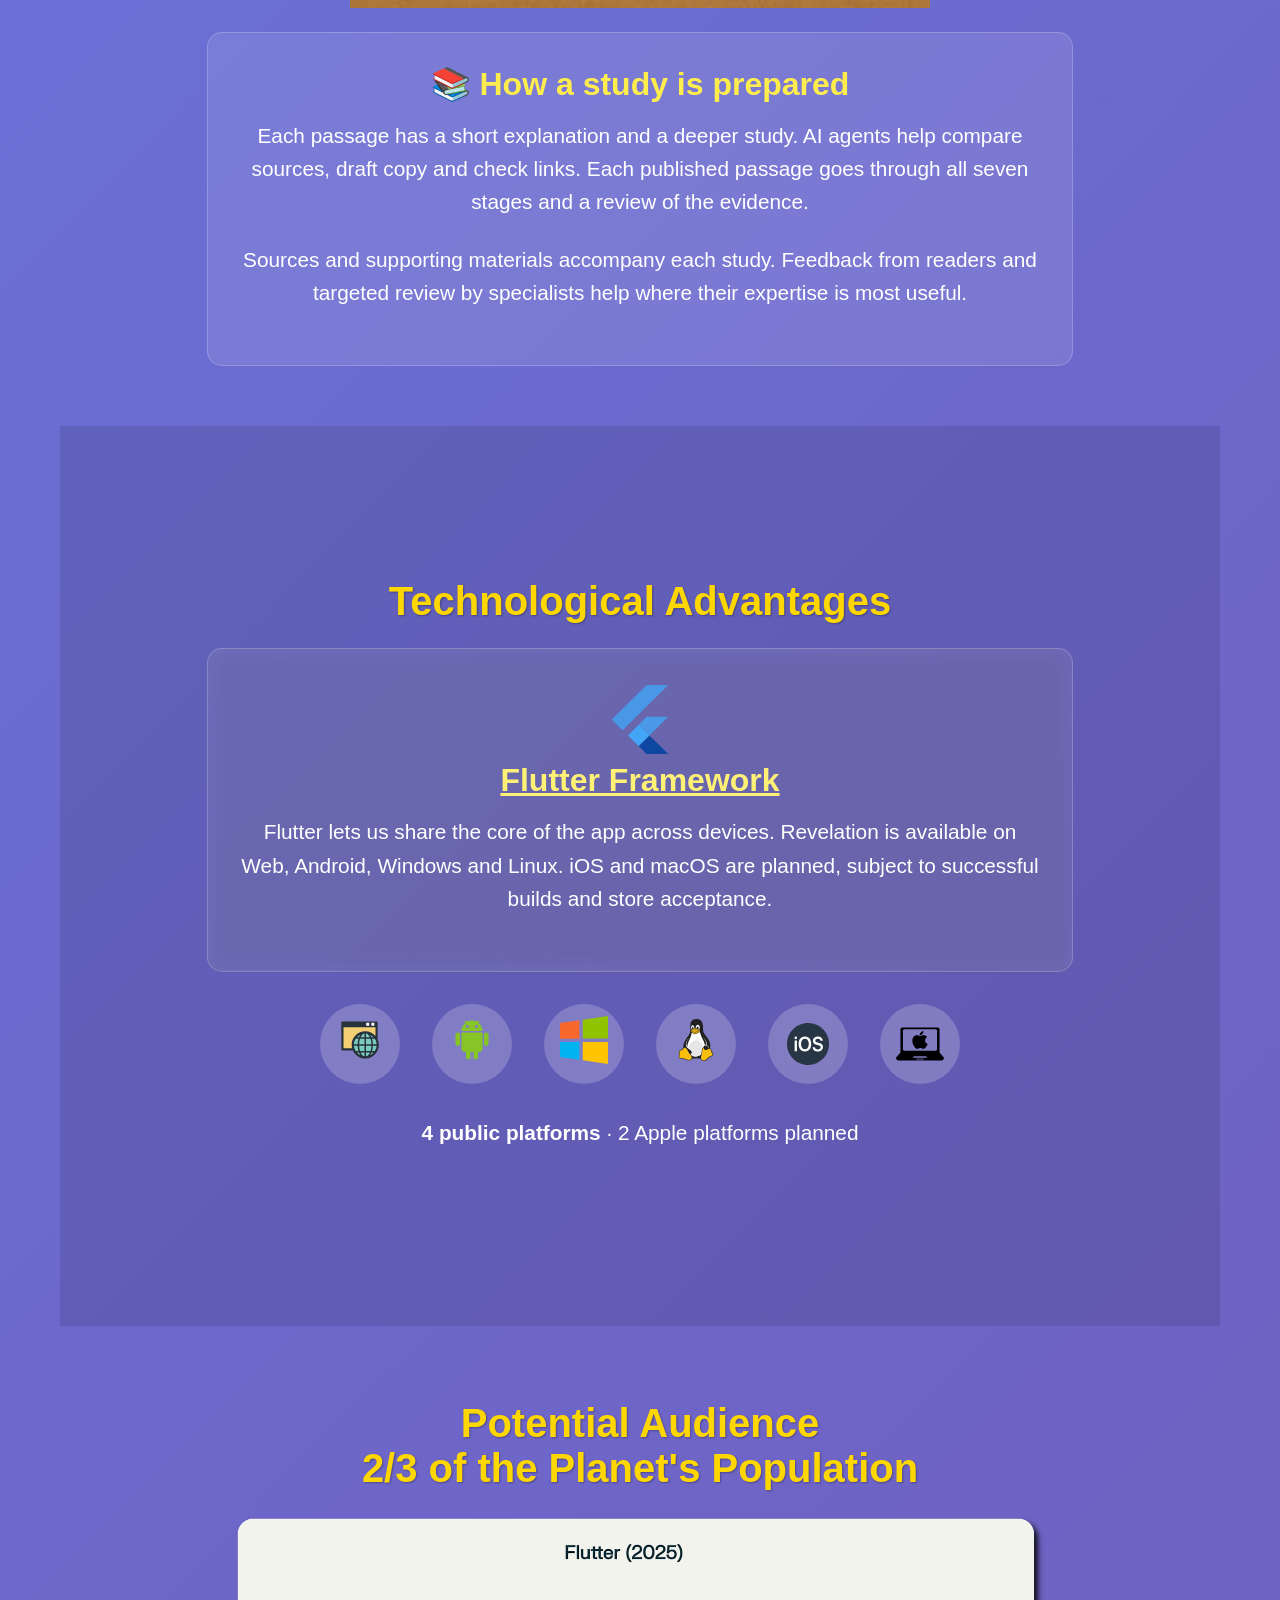
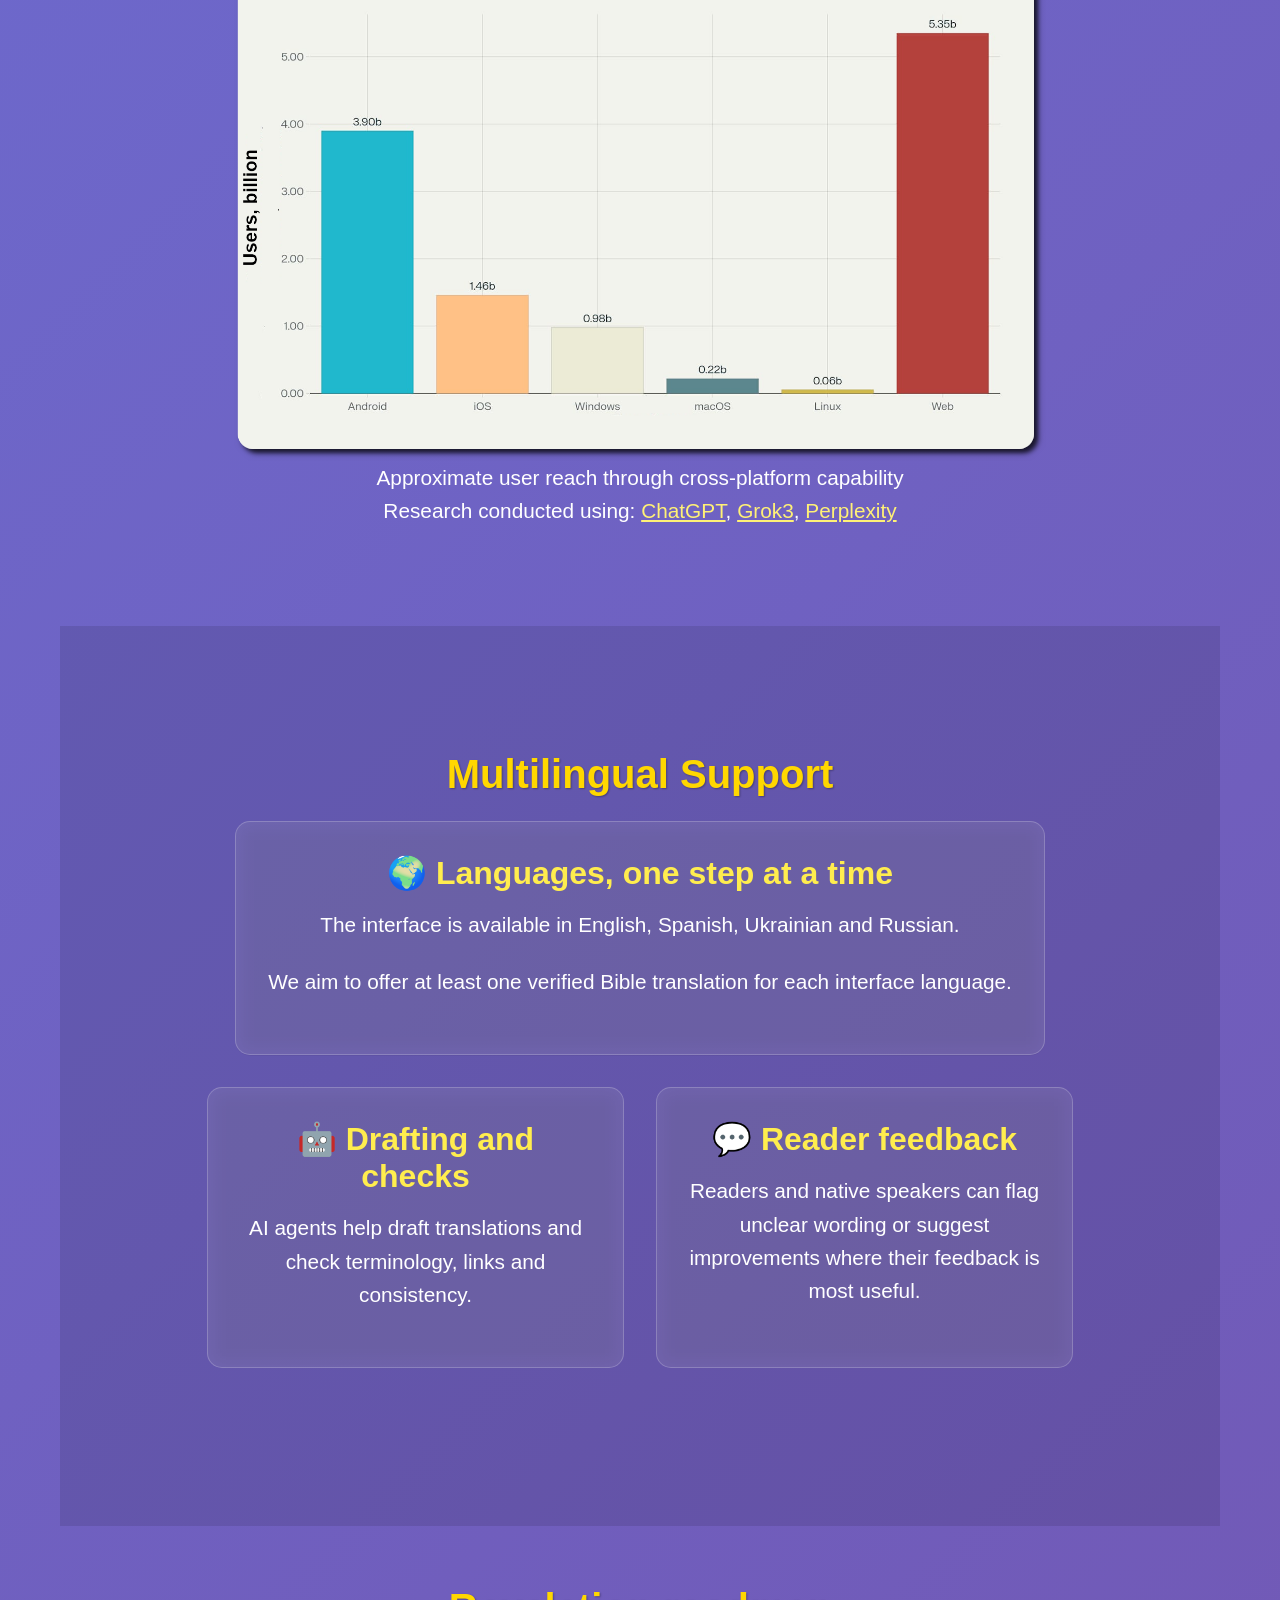
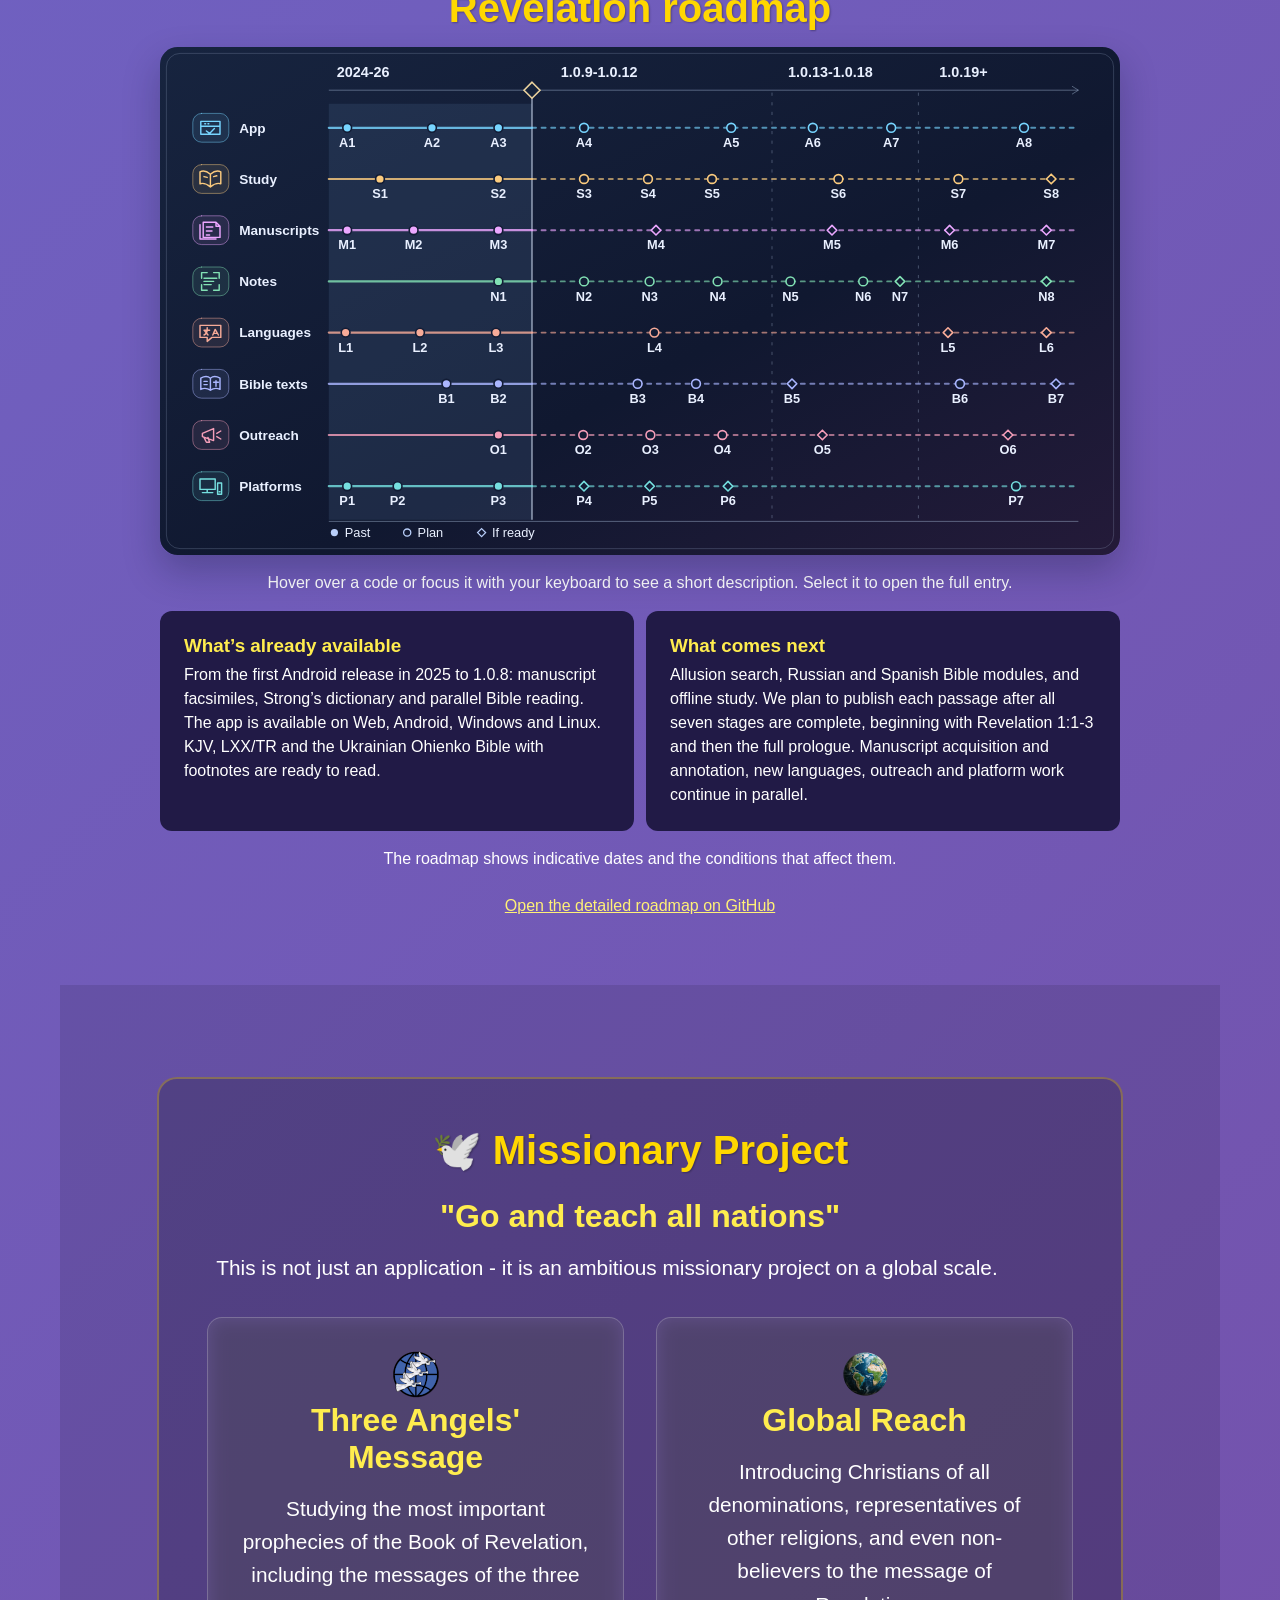
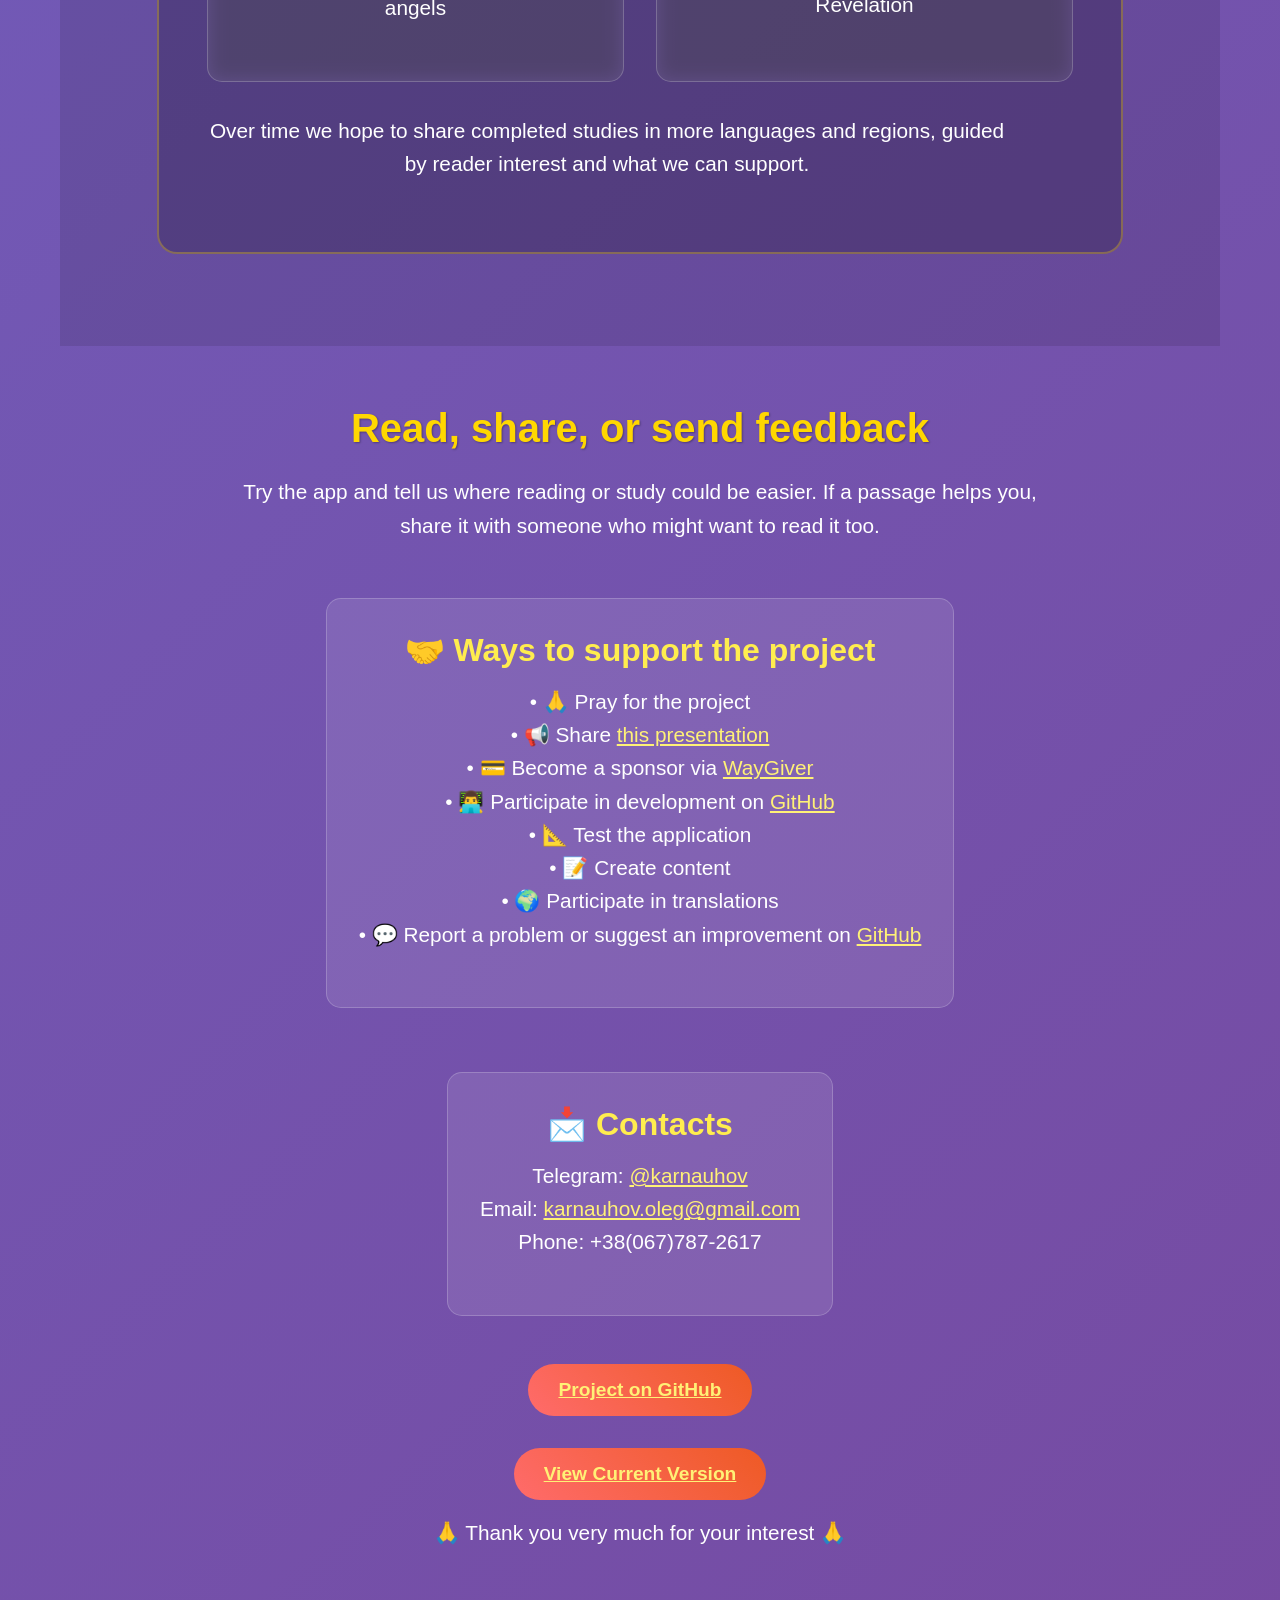
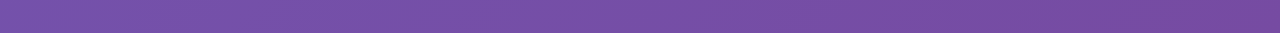
==== commit de684a40: "[REV317] Link the English roadmap and restore demo support options [skip ci] Route the English, Span" ====
--- a/demo/en.html
+++ b/demo/en.html
@@ -345,10 +345,10 @@
         <div class="slide" id="roadmap" aria-labelledby="roadmap-title">
             <h2 id="roadmap-title">Revelation roadmap</h2>
             <div class="roadmap-chart">
-                <a class="roadmap-art" href="https://github.com/karnauhov/Revelation/blob/main/ROADMAP.md">
+                <a class="roadmap-art" href="https://github.com/karnauhov/Revelation/blob/main/ROADMAP.en.md">
                     <picture>
                         <source media="(max-width: 700px)" srcset="roadmap-mobile.svg" width="480" height="733">
-                        <img src="roadmap.svg" width="1200" height="635" loading="lazy" alt="Eight parallel tracks in the Revelation project, from its first releases to the plans ahead. Open the detailed roadmap on GitHub (in Russian).">
+                        <img src="roadmap.svg" width="1200" height="635" loading="lazy" alt="Eight parallel tracks in the Revelation project, from its first releases to the plans ahead. Open the detailed roadmap on GitHub.">
                     </picture>
                 </a>
                 <div class="roadmap-nodes"></div>
@@ -366,7 +366,7 @@
                 </div>
             </div>
             <p class="roadmap-note">The roadmap shows indicative dates and the conditions that affect them.</p>
-            <a class="roadmap-details" href="https://github.com/karnauhov/Revelation/blob/main/ROADMAP.md">Open the detailed roadmap on GitHub (in Russian)</a>
+            <a class="roadmap-details" href="https://github.com/karnauhov/Revelation/blob/main/ROADMAP.en.md">Open the detailed roadmap on GitHub</a>
         </div>
 
         <!-- Slide 8: Missionary Aspect -->
@@ -403,6 +403,11 @@
                     <h3>🤝 Ways to support the project</h3>
                     <p>• 🙏 Pray for the project<br>
                     • 📢 Share <a href="https://www.revelation.website/demo/en.html" target="_blank">this presentation</a><br>
+                    • 💳 Become a sponsor via <a href="https://waygiver.com/campaigns/3333" target="_blank">WayGiver</a><br>
+                    • 👨‍💻 Participate in development on <a href="https://github.com/karnauhov/Revelation" target="_blank">GitHub</a><br>
+                    • 📐 Test the application<br>
+                    • 📝 Create content<br>
+                    • 🌍 Participate in translations<br>
                     • 💬 Report a problem or suggest an improvement on <a href="https://github.com/karnauhov/Revelation/issues" target="_blank">GitHub</a></p>
                 </div>
             </div>
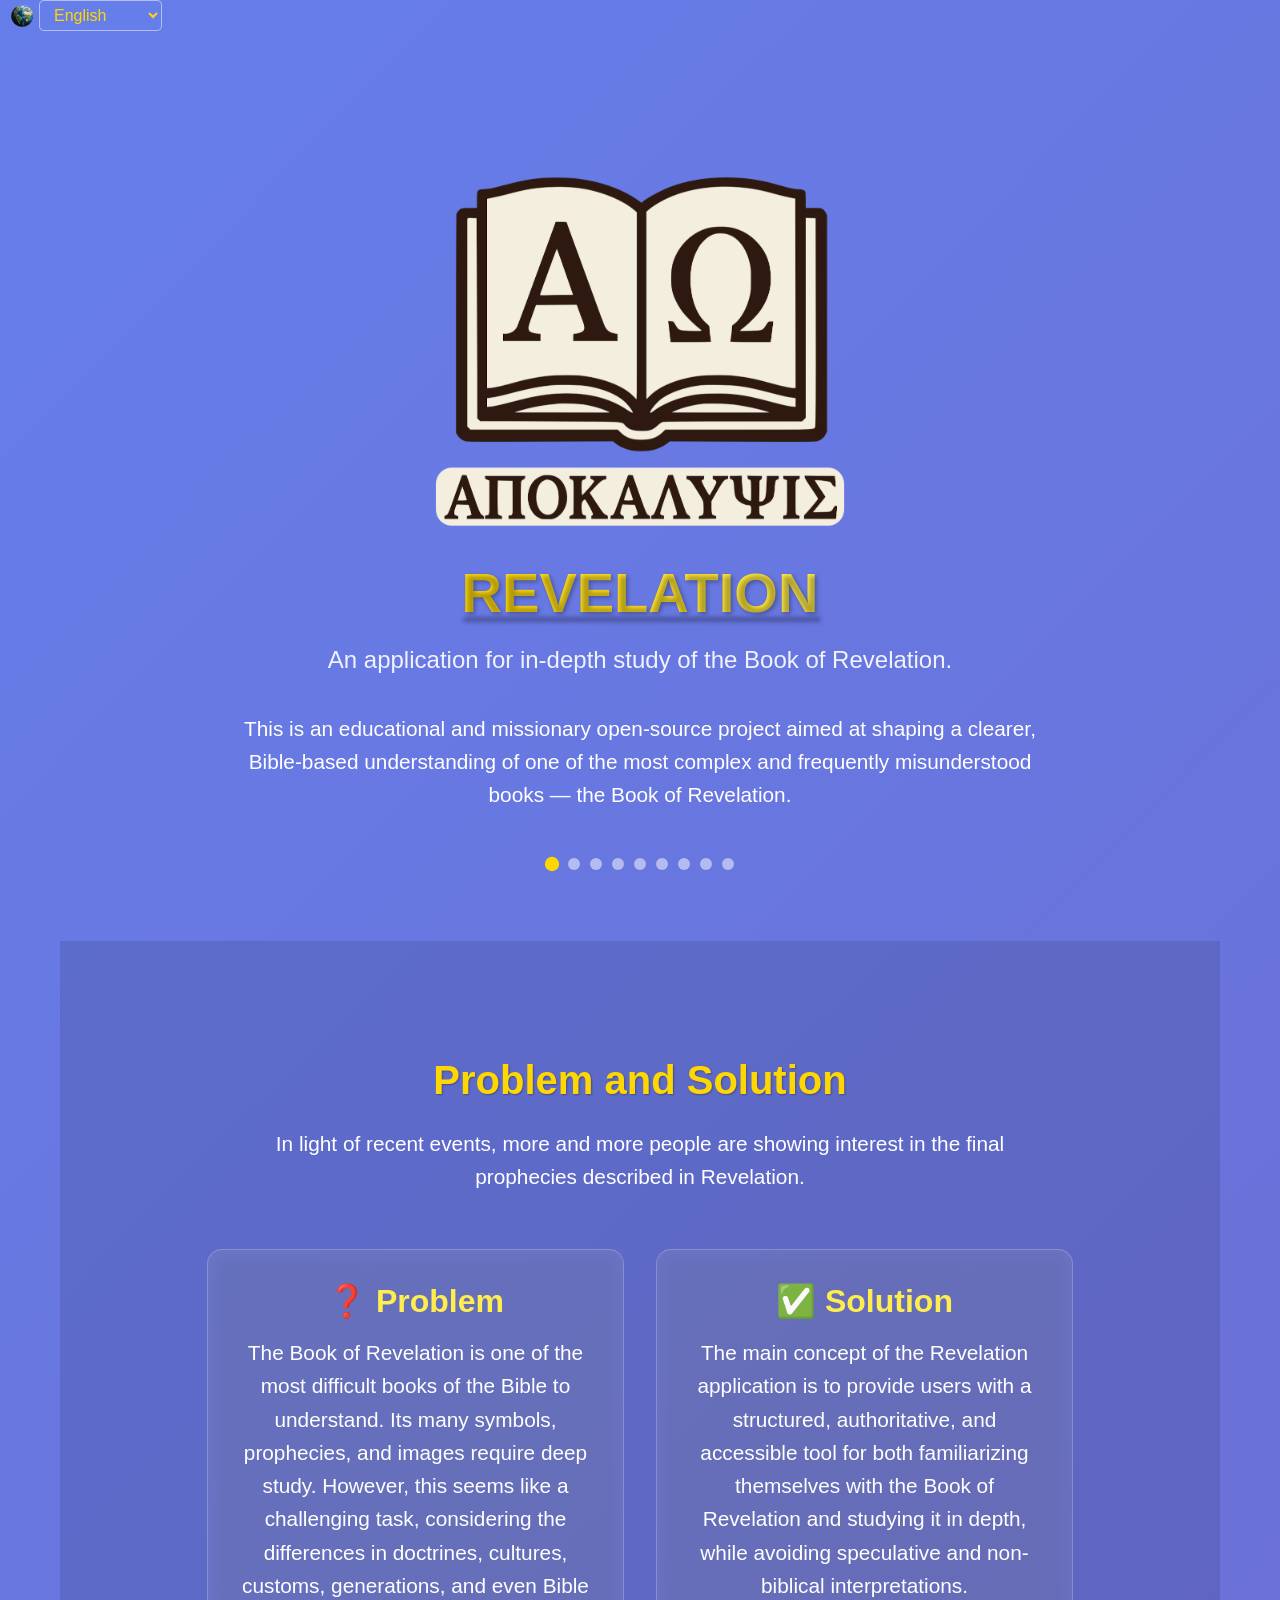
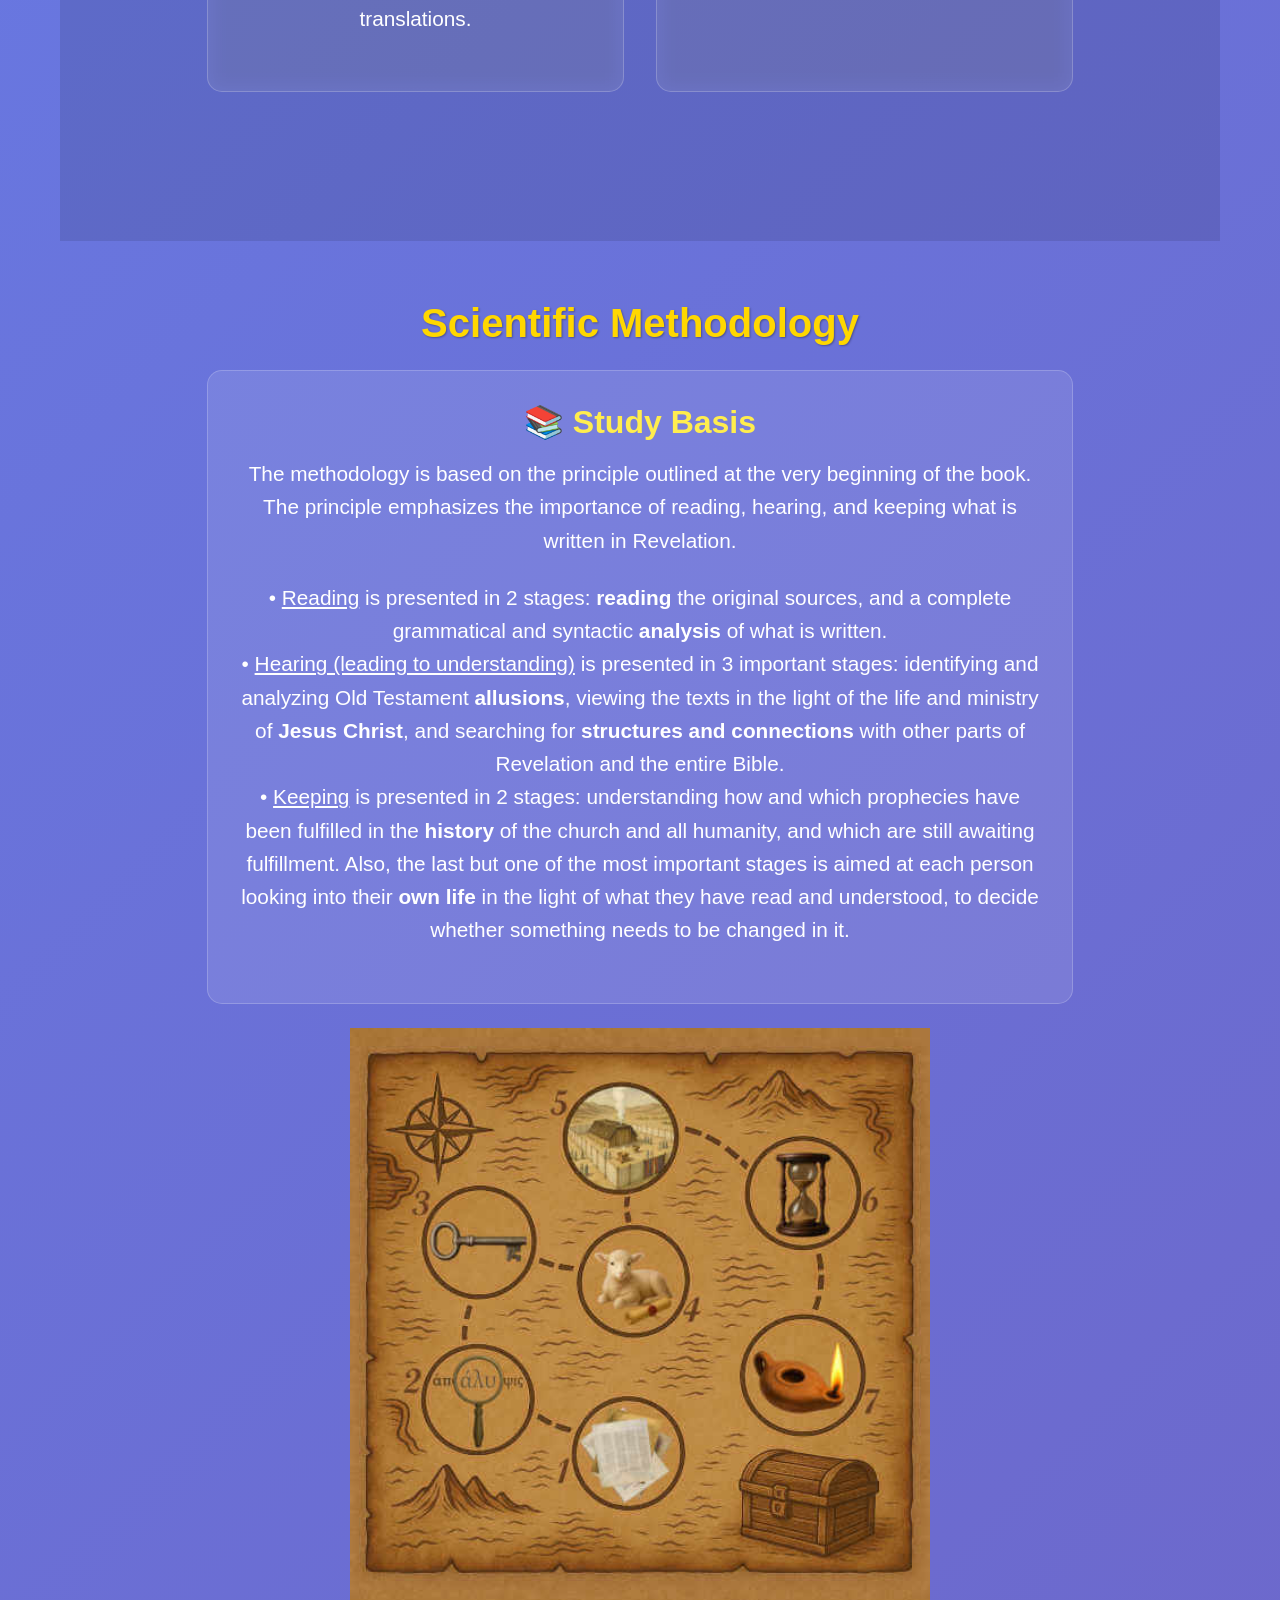
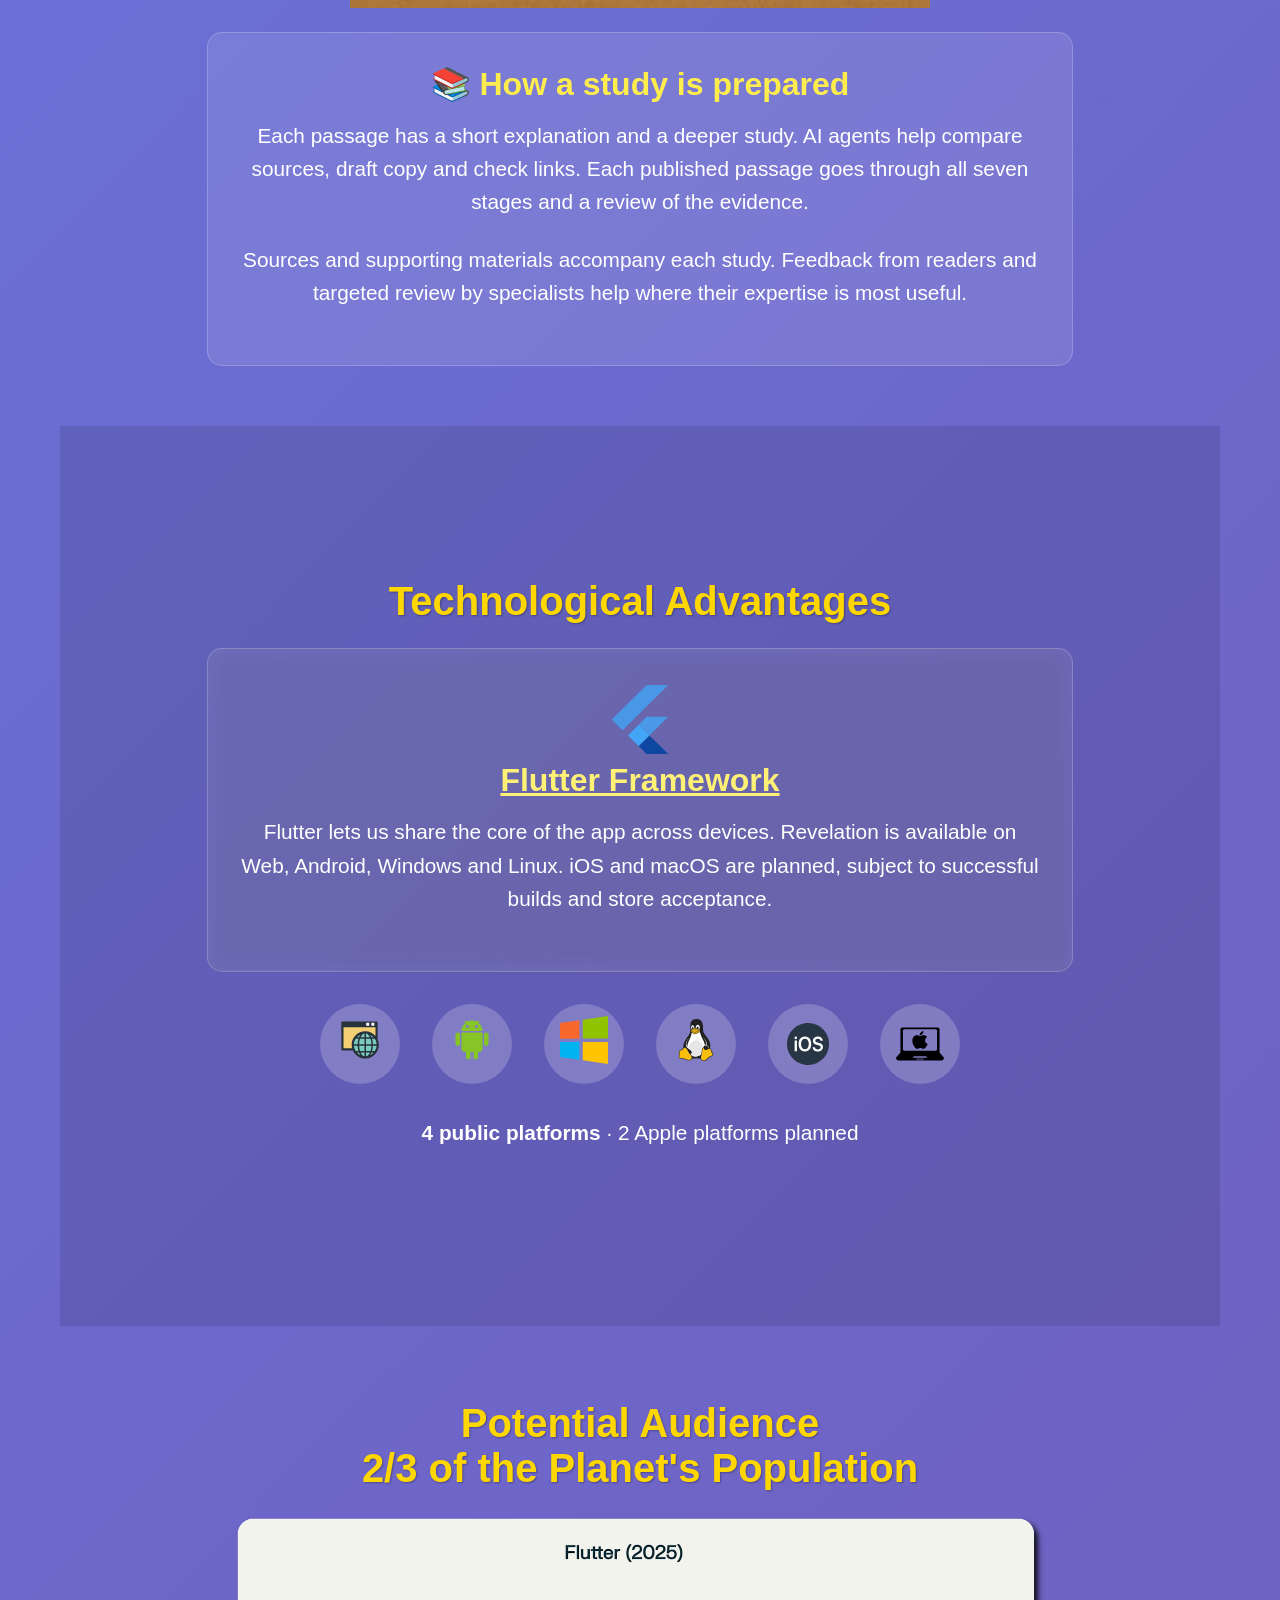
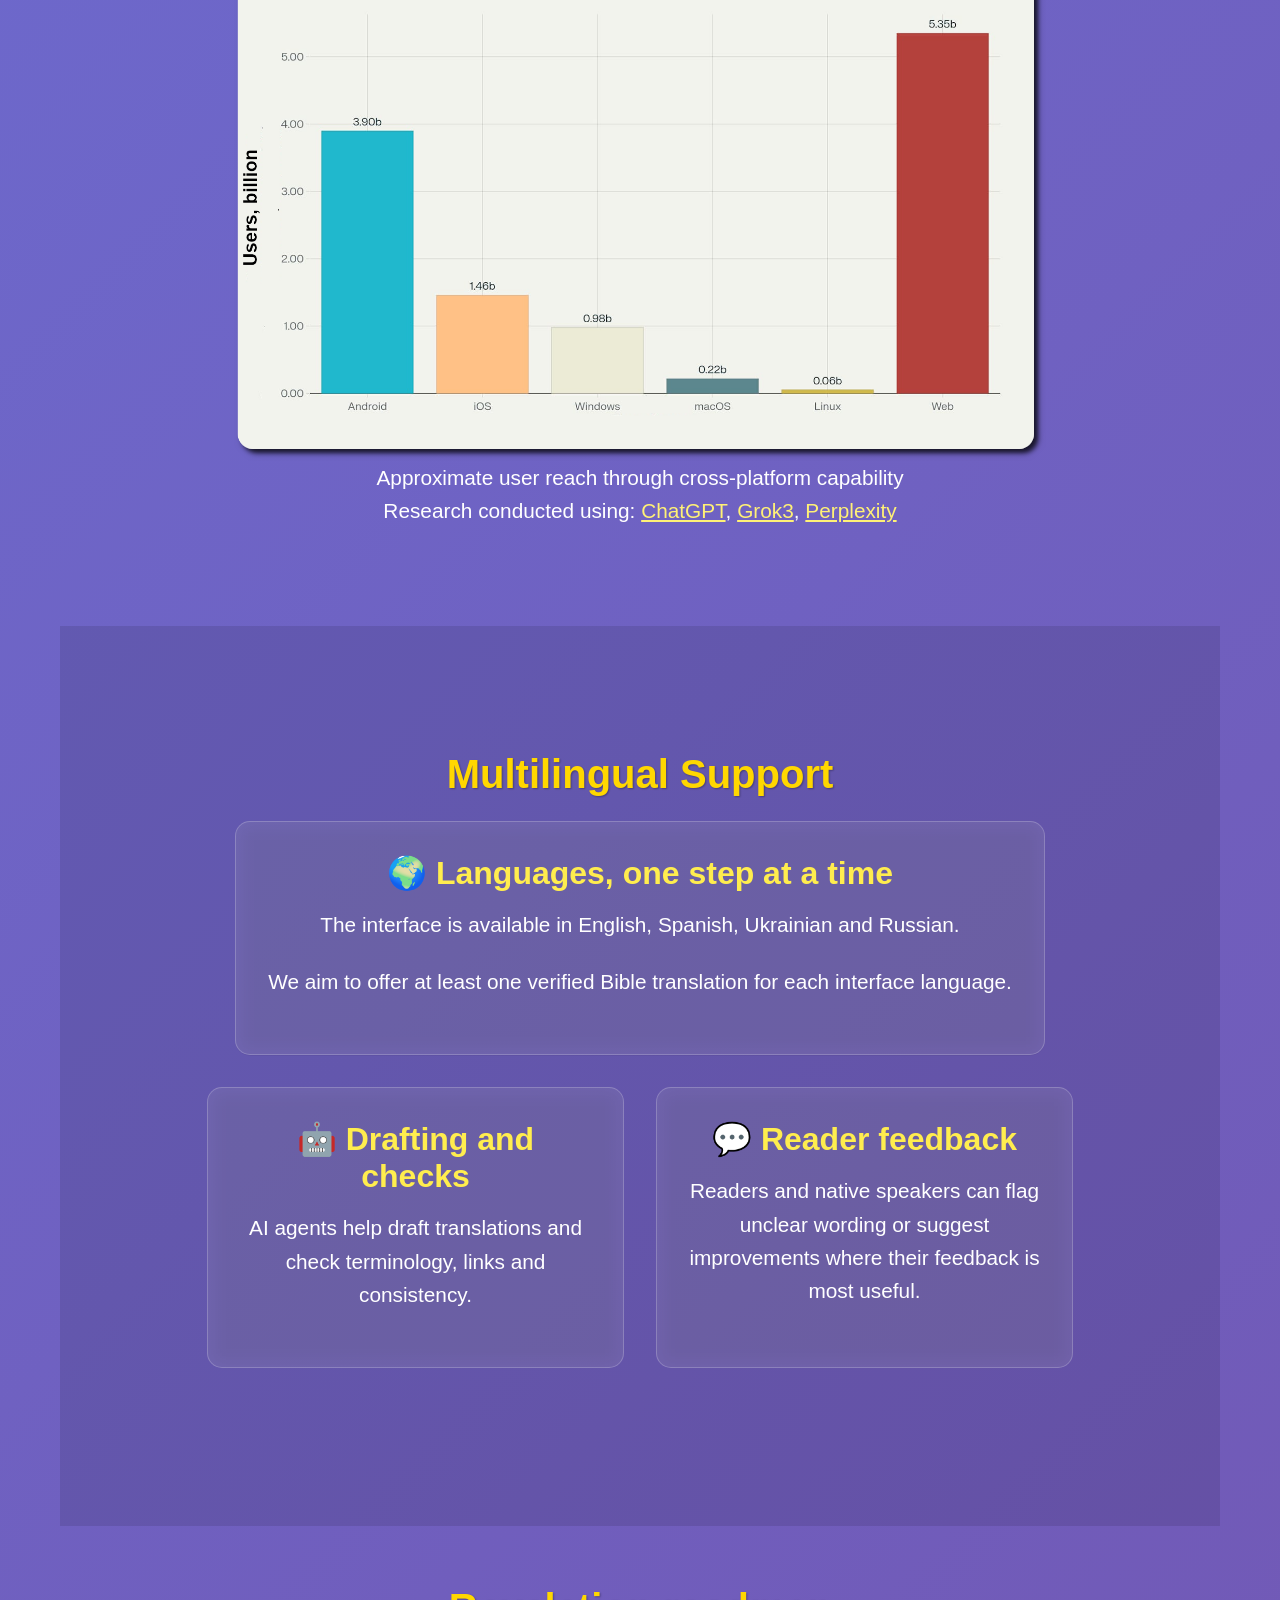
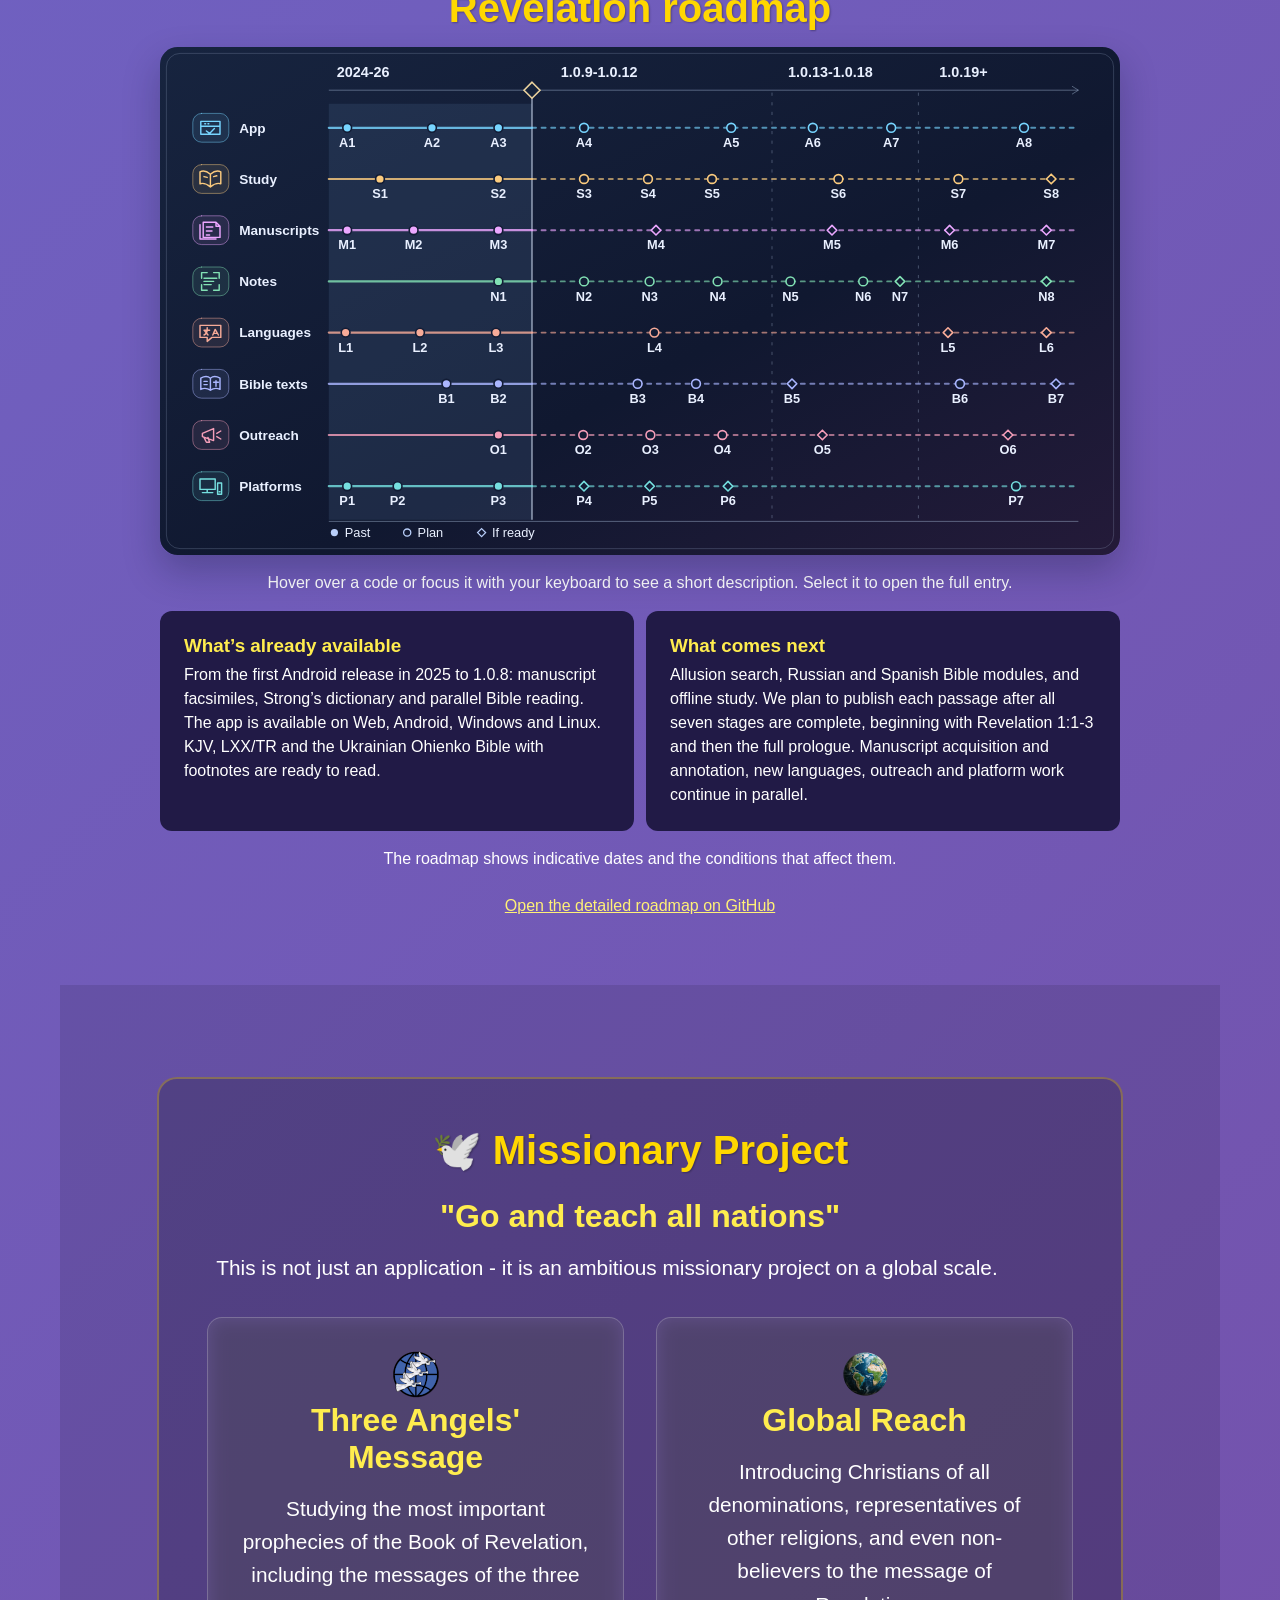
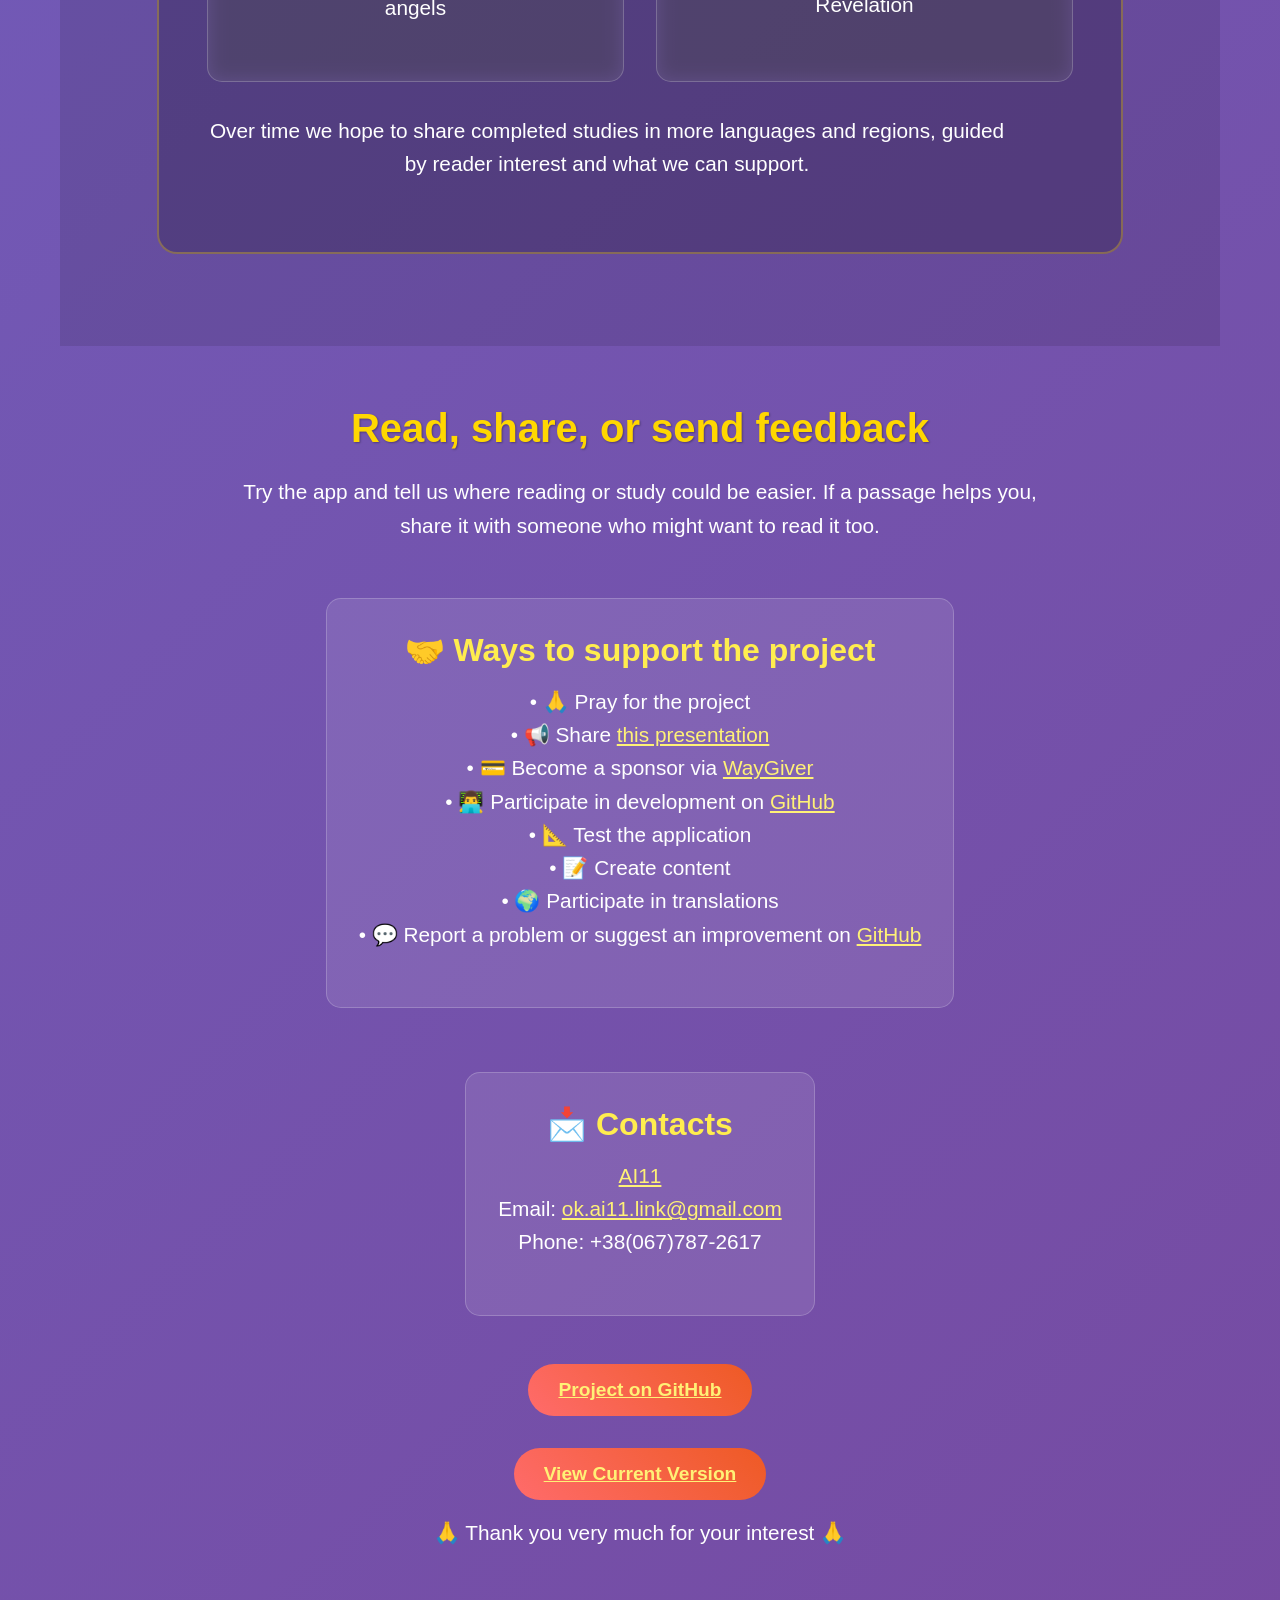
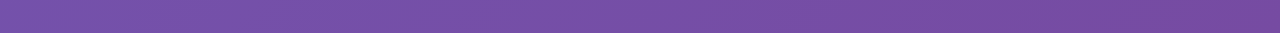
==== commit 5a71ca70: "[REV326] Update contact links on the Revelation demos Link to the AI11 website and project mailbox o" ====
--- a/demo/en.html
+++ b/demo/en.html
@@ -415,8 +415,8 @@
             <div class="features-grid">
                 <div class="feature-card">
                     <h3>📩 Contacts</h3>
-                    <p>Telegram: <a href="https://t.me/karnauhov" target="_blank">@karnauhov</a><br>
-                    Email: <a href="mailto:karnauhov.oleg@gmail.com" target="_blank">karnauhov.oleg@gmail.com</a><br>
+                    <p><a href="https://ai11.link">AI11</a><br>
+                    Email: <a href="mailto:ok.ai11.link@gmail.com">ok.ai11.link@gmail.com</a><br>
                     Phone: +38(067)787-2617</p>
                 </div>
             </div>
